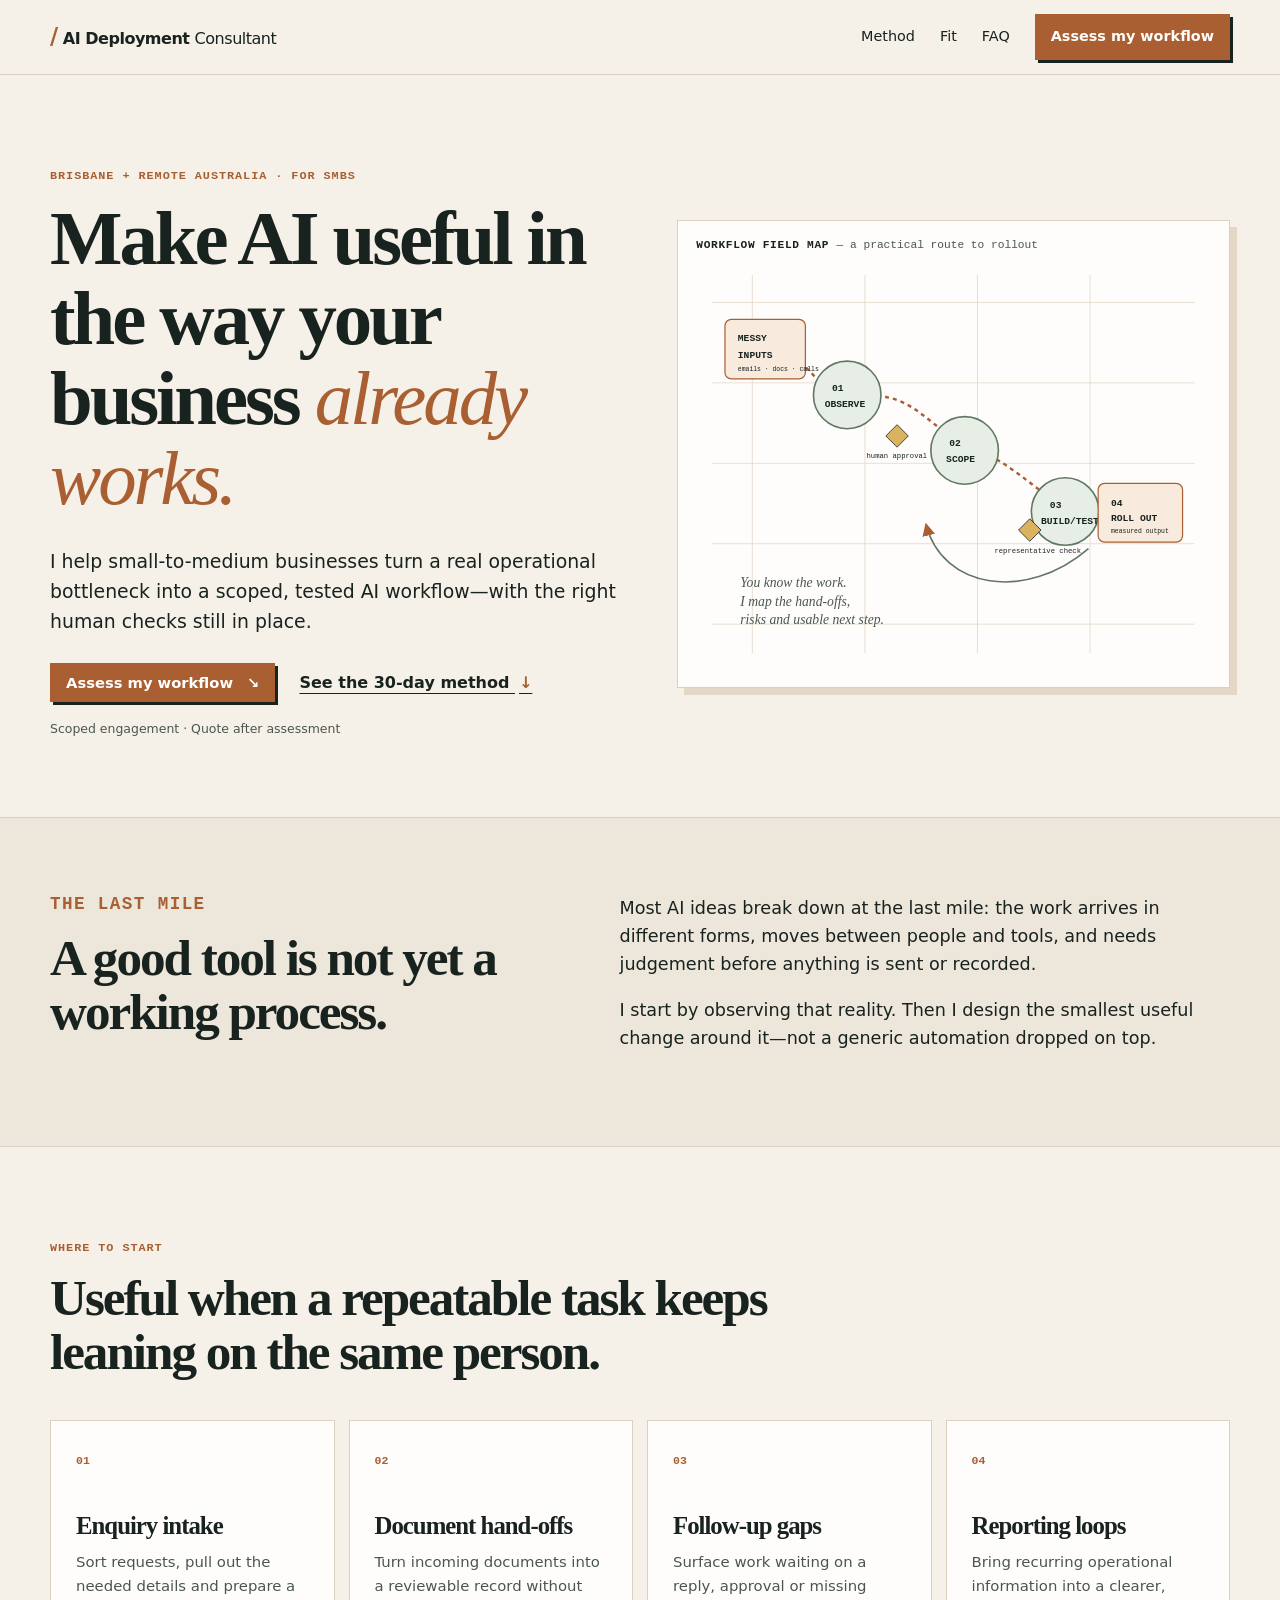
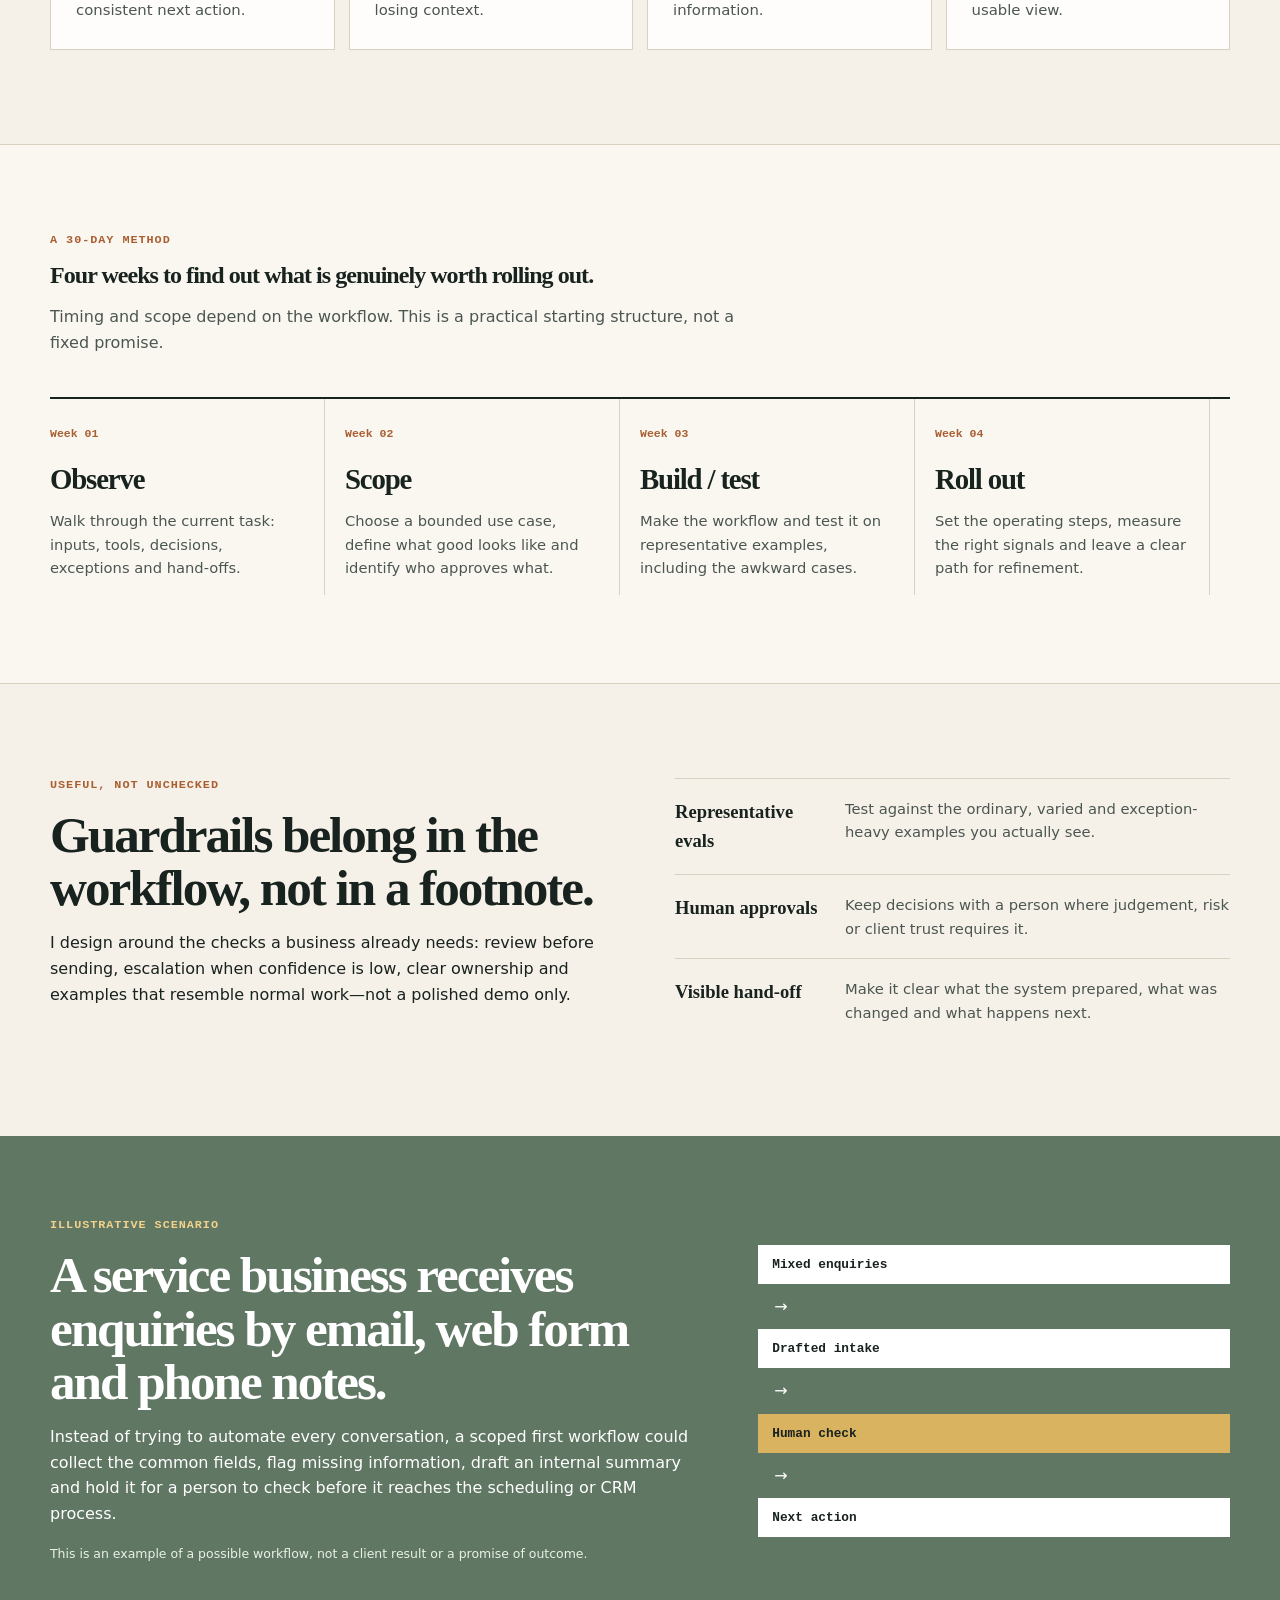
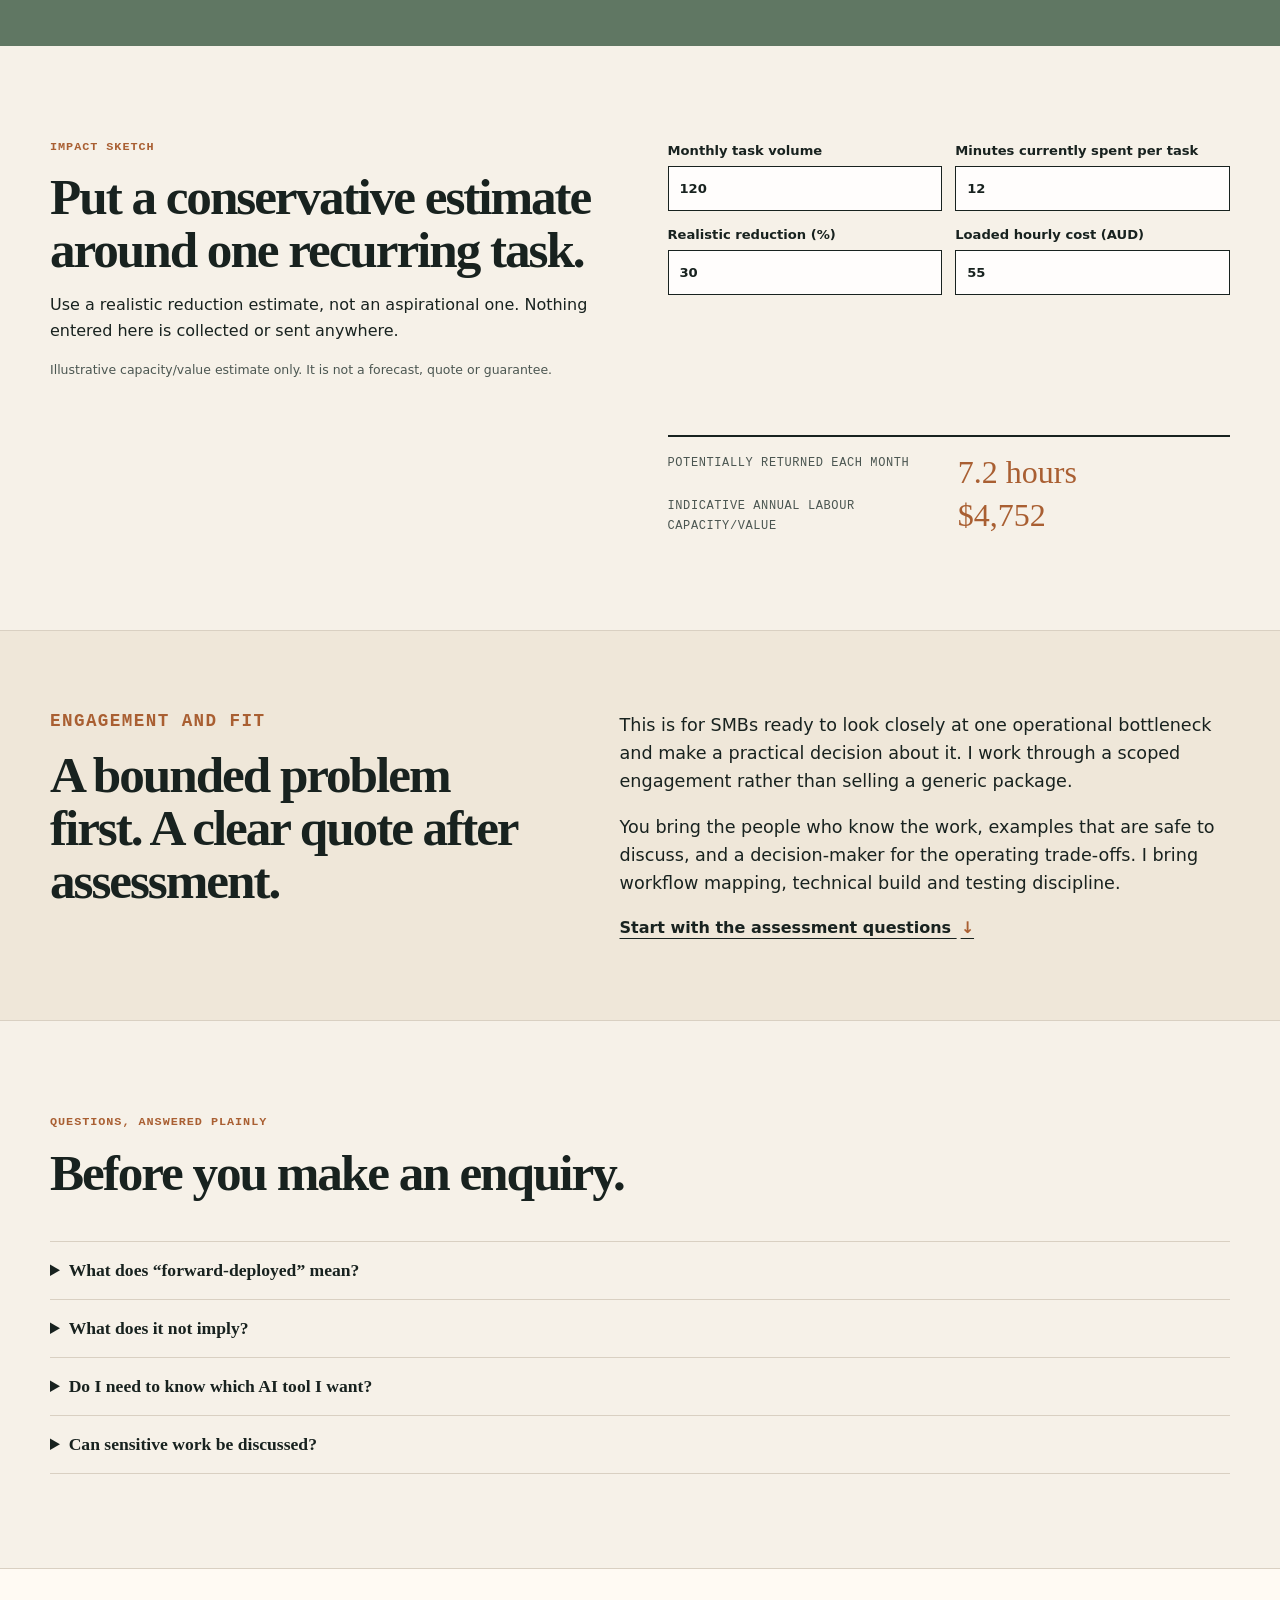
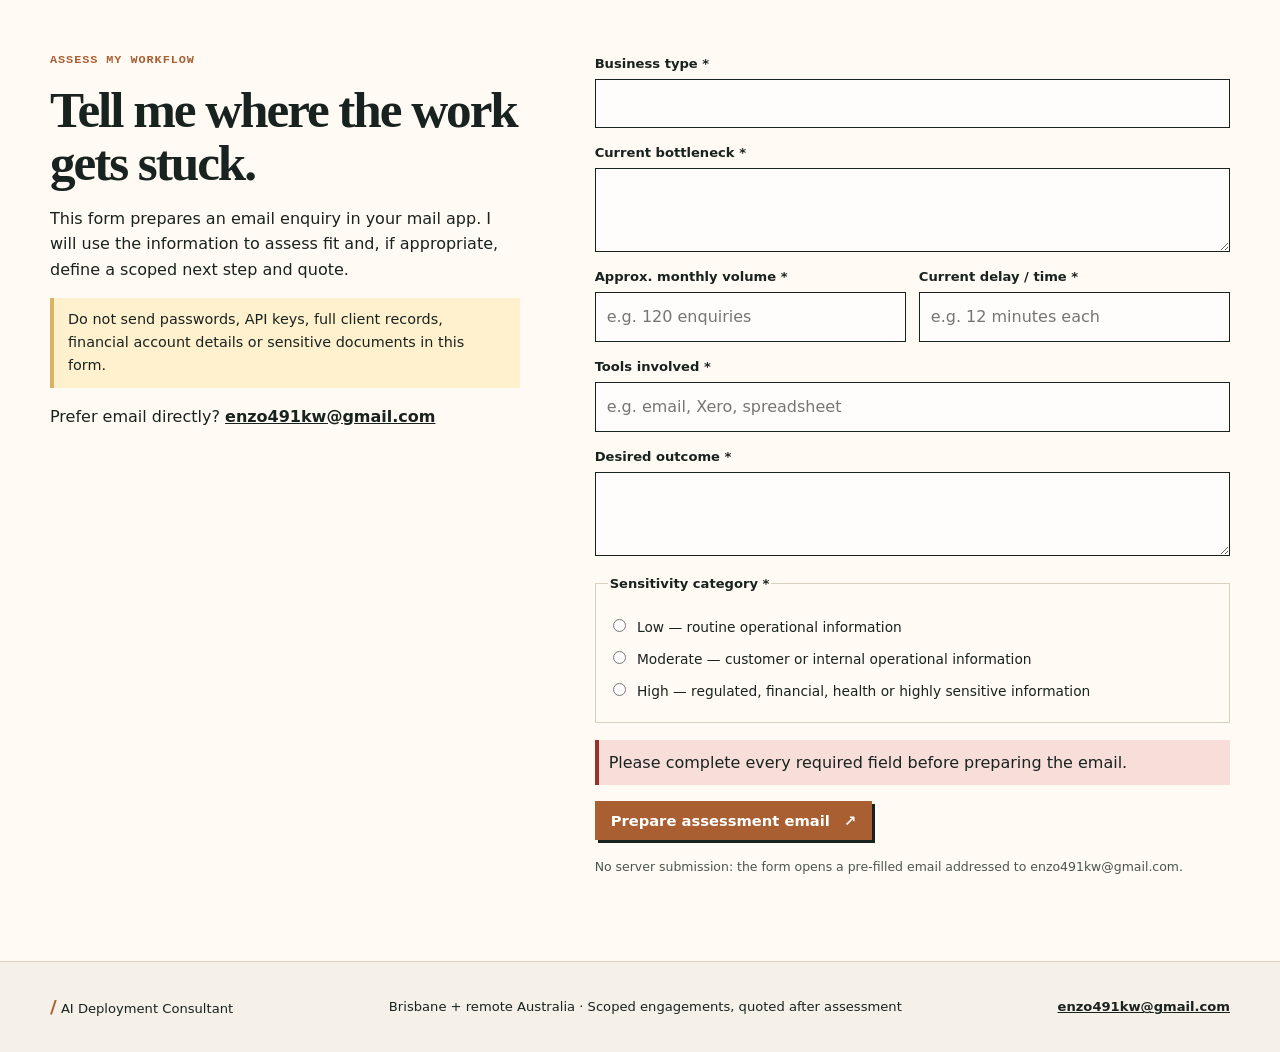
==== index.html @ e63cd7e4 "feat: build AI deployment consultant site" ====
<!doctype html>
<html lang="en-AU">
<head>
  <meta charset="utf-8">
  <meta name="viewport" content="width=device-width, initial-scale=1">
  <meta name="description" content="AI deployment consulting for Brisbane and remote Australian small-to-medium businesses. Turn a real workflow bottleneck into a scoped, tested rollout.">
  <meta name="theme-color" content="#F6F1E8">
  <link rel="canonical" href="https://492kw.github.io/ai-deployment-consultant/">
  <link rel="icon" href="favicon.svg" type="image/svg+xml">
  <meta property="og:type" content="website"><meta property="og:title" content="AI Deployment Consultant — Make AI useful in the way your business already works."><meta property="og:description" content="Scoped AI workflow deployment for Brisbane and remote Australian SMBs."><meta property="og:url" content="https://492kw.github.io/ai-deployment-consultant/"><meta property="og:image" content="https://492kw.github.io/ai-deployment-consultant/social-card.png">
  <meta name="twitter:card" content="summary_large_image">
  <title>AI Deployment Consultant | Practical AI workflow rollout</title>
  <link rel="stylesheet" href="assets/site.css">
  <script type="application/ld+json">{"@context":"https://schema.org","@type":"ProfessionalService","name":"AI Deployment Consultant","description":"Scoped AI workflow deployment consulting for small-to-medium businesses in Brisbane and remotely across Australia.","url":"https://492kw.github.io/ai-deployment-consultant/","email":"enzo491kw@gmail.com","areaServed":["Brisbane","Australia"],"contactPoint":{"@type":"ContactPoint","email":"enzo491kw@gmail.com","contactType":"sales"}}</script>
</head>
<body>
<a class="skip" href="#main">Skip to content</a>
<header class="site-header"><nav class="nav shell" aria-label="Primary"><a class="brand" href="#top" aria-label="AI Deployment Consultant home"><span class="brand-mark">/</span> AI Deployment <b>Consultant</b></a><button class="menu-button" aria-expanded="false" aria-controls="nav-links">Menu</button><div class="nav-links" id="nav-links"><a href="#method">Method</a><a href="#fit">Fit</a><a href="#faq">FAQ</a><a class="nav-cta" href="#assessment">Assess my workflow</a></div></nav></header>
<main id="main">
<section id="top" class="hero shell"><div class="hero-copy"><p class="eyebrow">Brisbane + remote Australia · for SMBs</p><h1>Make AI useful in the way your business <em>already works.</em></h1><p class="lede">I help small-to-medium businesses turn a real operational bottleneck into a scoped, tested AI workflow—with the right human checks still in place.</p><div class="actions"><a class="button" href="#assessment">Assess my workflow <span>↘</span></a><a class="text-link" href="#method">See the 30-day method <span>↓</span></a></div><p class="micro">Scoped engagement · Quote after assessment</p></div>
<div class="map-wrap"><p class="map-label">Workflow field map <span>— a practical route to rollout</span></p><svg class="workflow-map" viewBox="0 0 640 510" role="img" aria-labelledby="map-title map-desc"><title id="map-title">Workflow field map</title><desc id="map-desc">Messy business inputs pass through Observe, Scope, Build and Test, then Roll Out, with human approval checkpoints and measurable outputs.</desc><defs><marker id="arrow" markerWidth="8" markerHeight="8" refX="7" refY="4" orient="auto"><path d="M0,0 L8,4 L0,8z" fill="#A95F32"/></marker></defs><path class="map-grid" d="M20 54H620M20 154H620M20 254H620M20 354H620M20 454H620M70 20V490M210 20V490M350 20V490M490 20V490"/><path class="route" d="M74 114 C145 100 136 175 206 170 S288 214 350 238 S440 316 496 314" marker-end="url(#arrow)"/><path class="feedback" d="M488 360 C410 427 306 410 286 330" marker-end="url(#arrow)"/><g class="input"><rect x="36" y="75" width="100" height="74" rx="8"/><text x="52" y="102">MESSY</text><text x="52" y="123">INPUTS</text><text class="tiny" x="52" y="139">emails · docs · calls</text></g><g class="stage"><circle cx="188" cy="169" r="42"/><text x="169" y="164">01</text><text x="160" y="184">OBSERVE</text></g><g class="stage"><circle cx="334" cy="238" r="42"/><text x="315" y="233">02</text><text x="311" y="253">SCOPE</text></g><g class="stage"><circle cx="459" cy="314" r="42"/><text x="440" y="309">03</text><text x="429" y="329">BUILD/TEST</text></g><g class="output"><rect x="500" y="279" width="105" height="73" rx="8"/><text x="516" y="307">04</text><text x="516" y="326">ROLL OUT</text><text class="tiny" x="516" y="341">measured output</text></g><g class="gate"><path d="M236 220l14-14 14 14-14 14z"/><text x="212" y="248">human approval</text></g><g class="gate"><path d="M401 337l14-14 14 14-14 14z"/><text x="371" y="366">representative check</text></g><text class="note" x="55" y="408">You know the work.</text><text class="note" x="55" y="431">I map the hand-offs,</text><text class="note" x="55" y="454">risks and usable next step.</text></svg></div></section>
<section class="problem"><div class="shell split"><div><p class="eyebrow">The last mile</p><h2>A good tool is not yet a working process.</h2></div><div><p>Most AI ideas break down at the last mile: the work arrives in different forms, moves between people and tools, and needs judgement before anything is sent or recorded.</p><p>I start by observing that reality. Then I design the smallest useful change around it—not a generic automation dropped on top.</p></div></div></section>
<section class="shell section"><div class="section-head"><p class="eyebrow">Where to start</p><h2>Useful when a repeatable task keeps leaning on the same person.</h2></div><div class="use-grid"><article><span>01</span><h3>Enquiry intake</h3><p>Sort requests, pull out the needed details and prepare a consistent next action.</p></article><article><span>02</span><h3>Document hand-offs</h3><p>Turn incoming documents into a reviewable record without losing context.</p></article><article><span>03</span><h3>Follow-up gaps</h3><p>Surface work waiting on a reply, approval or missing information.</p></article><article><span>04</span><h3>Reporting loops</h3><p>Bring recurring operational information into a clearer, usable view.</p></article></div></section>
<section id="method" class="method"><div class="shell"><div class="section-head"><p class="eyebrow">A 30-day method</p><h2>Four weeks to find out what is genuinely worth rolling out.</h2><p>Timing and scope depend on the workflow. This is a practical starting structure, not a fixed promise.</p></div><ol class="weeks"><li><span>Week 01</span><h3>Observe</h3><p>Walk through the current task: inputs, tools, decisions, exceptions and hand-offs.</p></li><li><span>Week 02</span><h3>Scope</h3><p>Choose a bounded use case, define what good looks like and identify who approves what.</p></li><li><span>Week 03</span><h3>Build / test</h3><p>Make the workflow and test it on representative examples, including the awkward cases.</p></li><li><span>Week 04</span><h3>Roll out</h3><p>Set the operating steps, measure the right signals and leave a clear path for refinement.</p></li></ol></div></section>
<section class="shell section guardrails"><div class="guardrail-copy"><p class="eyebrow">Useful, not unchecked</p><h2>Guardrails belong in the workflow, not in a footnote.</h2><p>I design around the checks a business already needs: review before sending, escalation when confidence is low, clear ownership and examples that resemble normal work—not a polished demo only.</p></div><ul><li><b>Representative evals</b><span>Test against the ordinary, varied and exception-heavy examples you actually see.</span></li><li><b>Human approvals</b><span>Keep decisions with a person where judgement, risk or client trust requires it.</span></li><li><b>Visible hand-off</b><span>Make it clear what the system prepared, what was changed and what happens next.</span></li></ul></section>
<section class="scenario"><div class="shell scenario-grid"><div><p class="eyebrow">Illustrative scenario</p><h2>A service business receives enquiries by email, web form and phone notes.</h2><p>Instead of trying to automate every conversation, a scoped first workflow could collect the common fields, flag missing information, draft an internal summary and hold it for a person to check before it reaches the scheduling or CRM process.</p><p class="micro">This is an example of a possible workflow, not a client result or a promise of outcome.</p></div><div class="scenario-flow"><span>Mixed enquiries</span><i>→</i><span>Drafted intake</span><i>→</i><span class="approval">Human check</span><i>→</i><span>Next action</span></div></div></section>
<section class="shell calculator section" aria-labelledby="calculator-title"><div class="calculator-copy"><p class="eyebrow">Impact sketch</p><h2 id="calculator-title">Put a conservative estimate around one recurring task.</h2><p>Use a realistic reduction estimate, not an aspirational one. Nothing entered here is collected or sent anywhere.</p><p class="micro">Illustrative capacity/value estimate only. It is not a forecast, quote or guarantee.</p></div><form class="calc-form" onsubmit="return false"><label>Monthly task volume<input id="volume" type="number" min="1" max="100000" value="120" inputmode="numeric"></label><label>Minutes currently spent per task<input id="minutes" type="number" min="1" max="1440" value="12" inputmode="numeric"></label><label>Realistic reduction (%)<input id="reduction" type="number" min="0" max="95" value="30" inputmode="numeric"></label><label>Loaded hourly cost (AUD)<input id="cost" type="number" min="1" max="1000" value="55" inputmode="decimal"></label></form><output class="calc-output" id="calc-output" aria-live="polite"><span>Potentially returned each month</span><strong id="hours">7.2 hours</strong><span>Indicative annual labour capacity/value</span><strong id="value">$4,752</strong></output></section>
<section id="fit" class="fit"><div class="shell split"><div><p class="eyebrow">Engagement and fit</p><h2>A bounded problem first. A clear quote after assessment.</h2></div><div><p>This is for SMBs ready to look closely at one operational bottleneck and make a practical decision about it. I work through a scoped engagement rather than selling a generic package.</p><p>You bring the people who know the work, examples that are safe to discuss, and a decision-maker for the operating trade-offs. I bring workflow mapping, technical build and testing discipline.</p><a class="text-link" href="#assessment">Start with the assessment questions <span>↓</span></a></div></div></section>
<section id="faq" class="shell section faq"><div class="section-head"><p class="eyebrow">Questions, answered plainly</p><h2>Before you make an enquiry.</h2></div><details><summary>What does “forward-deployed” mean?</summary><p>Forward Deployed Engineering is a term sometimes used for technical work that begins close to a customer's real workflow rather than from a generic product brief. Here it simply describes the method: observe, scope, build, test and roll out around your business process.</p></details><details><summary>What does it not imply?</summary><p>It does not imply an embedded team, a large-company programme or permanent on-site staffing. This is owner-operated consulting with a scoped engagement and a clear hand-over.</p></details><details><summary>Do I need to know which AI tool I want?</summary><p>No. A useful assessment starts with the task, the current hand-offs and the risks. The tooling decision follows the workflow, not the other way around.</p></details><details><summary>Can sensitive work be discussed?</summary><p>At the assessment stage, describe the category and process without sending passwords, full client records or sensitive documents. The right handling approach is part of the scope.</p></details></section>
<section id="assessment" class="assessment"><div class="shell assessment-grid"><div><p class="eyebrow">Assess my workflow</p><h2>Tell me where the work gets stuck.</h2><p>This form prepares an email enquiry in your mail app. I will use the information to assess fit and, if appropriate, define a scoped next step and quote.</p><p class="notice">Do not send passwords, API keys, full client records, financial account details or sensitive documents in this form.</p><p class="direct-email">Prefer email directly? <a href="mailto:enzo491kw@gmail.com?subject=Workflow%20assessment%20enquiry">enzo491kw@gmail.com</a></p></div><form id="assessment-form" novalidate><div class="form-row"><label for="business">Business type <b aria-hidden="true">*</b></label><input id="business" name="business" required autocomplete="organization"></div><div class="form-row"><label for="bottleneck">Current bottleneck <b aria-hidden="true">*</b></label><textarea id="bottleneck" name="bottleneck" required></textarea></div><div class="two-col"><div class="form-row"><label for="monthly">Approx. monthly volume <b aria-hidden="true">*</b></label><input id="monthly" name="monthly" required inputmode="numeric" placeholder="e.g. 120 enquiries"></div><div class="form-row"><label for="delay">Current delay / time <b aria-hidden="true">*</b></label><input id="delay" name="delay" required placeholder="e.g. 12 minutes each"></div></div><div class="form-row"><label for="tools">Tools involved <b aria-hidden="true">*</b></label><input id="tools" name="tools" required placeholder="e.g. email, Xero, spreadsheet"></div><div class="form-row"><label for="outcome">Desired outcome <b aria-hidden="true">*</b></label><textarea id="outcome" name="outcome" required></textarea></div><fieldset><legend>Sensitivity category <b aria-hidden="true">*</b></legend><label><input type="radio" name="sensitivity" value="Low — routine operational information" required> Low — routine operational information</label><label><input type="radio" name="sensitivity" value="Moderate — customer or internal operational information"> Moderate — customer or internal operational information</label><label><input type="radio" name="sensitivity" value="High — regulated, financial, health or highly sensitive information"> High — regulated, financial, health or highly sensitive information</label></fieldset><p class="form-error" id="form-error" role="alert" hidden>Please complete every required field before preparing the email.</p><button class="button" type="submit">Prepare assessment email <span>↗</span></button><p class="micro">No server submission: the form opens a pre-filled email addressed to enzo491kw@gmail.com.</p></form></div></section>
</main><footer><div class="shell footer"><p><span class="brand-mark">/</span> AI Deployment Consultant</p><p>Brisbane + remote Australia · Scoped engagements, quoted after assessment</p><a href="mailto:enzo491kw@gmail.com">enzo491kw@gmail.com</a></div></footer><script src="assets/site.js"></script></body></html>
---- assets/site.css ----
:root{--paper:#f6f1e8;--surface:#fffdfc;--ink:#18221f;--muted:#4b5651;--copper:#a95f32;--copper-dark:#7e3e1e;--sage:#607763;--ochre:#d9b35f;--rule:#d9d0c2;--serif:Georgia,Cambria,"Times New Roman",serif;--sans:Inter,ui-sans-serif,system-ui,-apple-system,"Segoe UI",sans-serif;--mono:ui-monospace,SFMono-Regular,Consolas,monospace}*{box-sizing:border-box}html{scroll-behavior:smooth}body{margin:0;background:var(--paper);color:var(--ink);font:16px/1.6 var(--sans)}a{color:inherit}.shell{width:min(1180px,calc(100% - 48px));margin:auto}.skip{position:fixed;left:10px;top:-60px;background:var(--ink);color:#fff;padding:10px;z-index:9}.skip:focus{top:10px}.site-header{position:sticky;top:0;z-index:5;background:rgba(246,241,232,.94);border-bottom:1px solid var(--rule);backdrop-filter:blur(12px)}.nav{min-height:74px;display:flex;align-items:center;justify-content:space-between;gap:20px}.brand{font-weight:700;text-decoration:none;letter-spacing:-.03em}.brand b{font-weight:400}.brand-mark{color:var(--copper);font-weight:900;font-size:1.4em}.nav-links{display:flex;align-items:center;gap:25px}.nav-links a{text-decoration:none;font-size:.9rem}.nav-cta,.button{background:var(--copper);color:white!important;padding:10px 15px;border:1px solid var(--copper);box-shadow:3px 3px 0 var(--ink);font-weight:700}.menu-button{display:none;border:1px solid var(--ink);background:transparent;padding:7px 10px;font:inherit}.hero{display:grid;grid-template-columns:1.02fr .98fr;gap:52px;padding:94px 0 78px;align-items:center}.eyebrow{font:700 .74rem/1.2 var(--mono);letter-spacing:.08em;text-transform:uppercase;color:var(--copper);margin:0 0 16px}.hero h1,h2,h3{font-family:var(--serif);letter-spacing:-.04em;line-height:1.04;margin:0}.hero h1{font-size:clamp(3.1rem,6vw,5.6rem);max-width:700px}.hero h1 em{color:var(--copper);font-weight:400}.lede{font-size:1.18rem;max-width:580px;margin:27px 0}.actions{display:flex;align-items:center;gap:24px;flex-wrap:wrap}.button{display:inline-block;text-decoration:none;font:700 .92rem var(--sans);cursor:pointer}.button:hover{background:var(--copper-dark)}.button span{margin-left:9px}.text-link{font-weight:700;text-underline-offset:5px}.text-link span{color:var(--copper);margin-left:4px}.micro{font-size:.78rem;color:var(--muted);margin:17px 0 0}.map-wrap{background:var(--surface);border:1px solid var(--rule);padding:18px;box-shadow:7px 7px 0 #e4d7c6}.map-label{font:700 .7rem var(--mono);letter-spacing:.06em;text-transform:uppercase;margin:0 0 8px}.map-label span{color:var(--muted);font-weight:400;text-transform:none;letter-spacing:0}.workflow-map{width:100%;display:block}.map-grid{stroke:#e2d8c9;stroke-width:1}.route{fill:none;stroke:var(--copper);stroke-width:3;stroke-dasharray:5 5}.feedback{fill:none;stroke:var(--sage);stroke-width:2}.input rect,.output rect{fill:#f8eadc;stroke:var(--copper);stroke-width:1.5}.stage circle{fill:#e7eee5;stroke:var(--sage);stroke-width:2}.workflow-map text{font:700 12px var(--mono);fill:var(--ink)}.workflow-map .tiny{font-size:8px;font-weight:400}.workflow-map .note{font:italic 17px var(--serif);fill:var(--muted)}.gate path{fill:var(--ochre);stroke:var(--ink)}.gate text{font-size:9px;font-weight:400}.problem,.method,.fit,.assessment{border-top:1px solid var(--rule);border-bottom:1px solid var(--rule)}.problem{padding:76px 0;background:#ede6db}.split{display:grid;grid-template-columns:.9fr 1.1fr;gap:70px}.split h2,.section h2,.guardrail-copy h2,.calculator h2,.assessment h2{font-size:clamp(2.25rem,4vw,3.8rem)}.split p{font-size:1.1rem;margin-top:0}.section{padding:94px 0}.section-head{max-width:720px;margin-bottom:42px}.section-head>p:last-child{color:var(--muted)}.use-grid{display:grid;grid-template-columns:repeat(4,1fr);gap:14px}.use-grid article{background:var(--surface);border:1px solid var(--rule);padding:25px;min-height:230px}.use-grid span,.weeks span{font:700 .72rem var(--mono);color:var(--copper)}.use-grid h3{font-size:1.55rem;margin:42px 0 12px}.use-grid p{font-size:.93rem;color:var(--muted);margin:0}.method{padding:88px 0;background:#faf7f1}.weeks{list-style:none;padding:0;margin:0;display:grid;grid-template-columns:repeat(4,1fr);border-top:2px solid var(--ink)}.weeks li{padding:20px 22px 0 0;border-right:1px solid var(--rule);margin-right:20px}.weeks h3{font-size:1.8rem;margin:20px 0 13px}.weeks p{font-size:.92rem;color:var(--muted)}.guardrails{display:grid;grid-template-columns:1fr 1fr;gap:70px}.guardrails ul{list-style:none;padding:0;margin:0}.guardrails li{padding:18px 0;border-top:1px solid var(--rule);display:grid;grid-template-columns:150px 1fr;gap:20px}.guardrails li b{font-family:var(--serif);font-size:1.16rem}.guardrails li span{color:var(--muted);font-size:.92rem}.scenario{background:var(--sage);color:#fff;padding:82px 0}.scenario .eyebrow{color:#f2d28a}.scenario h2{font-size:clamp(2.2rem,4vw,3.6rem)}.scenario-grid{display:grid;grid-template-columns:1.15fr .85fr;gap:70px}.scenario p{max-width:690px}.scenario .micro{color:#e9f1e7}.scenario-flow{align-self:center;display:flex;flex-direction:column;gap:10px}.scenario-flow span{background:#fff;color:var(--ink);padding:12px 14px;font:700 .8rem var(--mono)}.scenario-flow .approval{background:var(--ochre)}.scenario-flow i{font-style:normal;padding-left:16px}.calculator{display:grid;grid-template-columns:1fr 1fr;gap:55px}.calc-form{display:grid;grid-template-columns:1fr 1fr;gap:13px;align-content:start}.calc-form label,.form-row label{font-size:.82rem;font-weight:700;display:block}.calc-form input,input,textarea{display:block;width:100%;margin-top:5px;border:1px solid var(--ink);border-radius:0;background:var(--surface);color:var(--ink);padding:11px;font:inherit}.calc-output{grid-column:2;display:grid;grid-template-columns:1fr 1fr;gap:6px 18px;border-top:2px solid var(--ink);padding-top:17px;align-self:end}.calc-output span{font-size:.75rem;text-transform:uppercase;letter-spacing:.05em;font-family:var(--mono);color:var(--muted)}.calc-output strong{font:2rem var(--serif);color:var(--copper)}.fit{padding:80px 0;background:#efe7d9}.faq details{border-top:1px solid var(--rule);padding:18px 0}.faq details:last-child{border-bottom:1px solid var(--rule)}.faq summary{font:700 1.1rem var(--serif);cursor:pointer}.faq details p{color:var(--muted);max-width:800px}.assessment{padding:84px 0;background:#fffaf3}.assessment-grid{display:grid;grid-template-columns:.85fr 1.15fr;gap:75px}.notice{border-left:4px solid var(--ochre);padding:10px 14px;background:#fff1cd;font-size:.9rem}.direct-email a{font-weight:700}.form-row{margin-bottom:14px}.two-col{display:grid;grid-template-columns:1fr 1fr;gap:13px}textarea{min-height:84px;resize:vertical}fieldset{border:1px solid var(--rule);margin:17px 0;padding:12px}legend{font-size:.82rem;font-weight:700}fieldset label{display:block;font-size:.86rem;margin:8px 0}fieldset input{display:inline;width:auto;margin-right:7px}.form-error{background:#f8ded9;border-left:4px solid #9c3026;padding:10px;display:block}.footer{padding:30px 0;display:flex;gap:20px;justify-content:space-between;align-items:center;font-size:.82rem}.footer p{margin:0}.footer a{font-weight:700}button:focus-visible,a:focus-visible,input:focus-visible,textarea:focus-visible,summary:focus-visible{outline:3px solid var(--ochre);outline-offset:3px}@media(prefers-reduced-motion:reduce){html{scroll-behavior:auto}*{animation:none!important;transition:none!important}}@media(max-width:800px){.hero,.split,.guardrails,.scenario-grid,.calculator,.assessment-grid{grid-template-columns:1fr;gap:36px}.hero{padding-top:62px}.use-grid,.weeks{grid-template-columns:repeat(2,1fr)}.weeks li{border-bottom:1px solid var(--rule);padding-bottom:10px}.calc-output{grid-column:auto}.footer{display:block}.footer>*{margin:10px 0!important}}@media(max-width:580px){.shell{width:min(100% - 32px,1180px)}.nav{min-height:62px}.menu-button{display:block}.nav-links{display:none;position:absolute;left:16px;right:16px;top:62px;background:var(--surface);border:1px solid var(--rule);padding:15px;align-items:stretch}.nav-links.open{display:flex;flex-direction:column}.nav-links a{padding:7px}.hero h1{font-size:3.15rem}.hero{gap:30px}.map-wrap{margin:0 -4px}.use-grid,.weeks,.two-col,.calc-form{grid-template-columns:1fr}.use-grid article{min-height:auto}.section,.method,.assessment{padding:62px 0}.guardrails li{grid-template-columns:1fr;gap:4px}.scenario{padding:62px 0}.scenario-grid{gap:30px}.calc-output{grid-template-columns:1fr}.footer{padding:25px 0}}
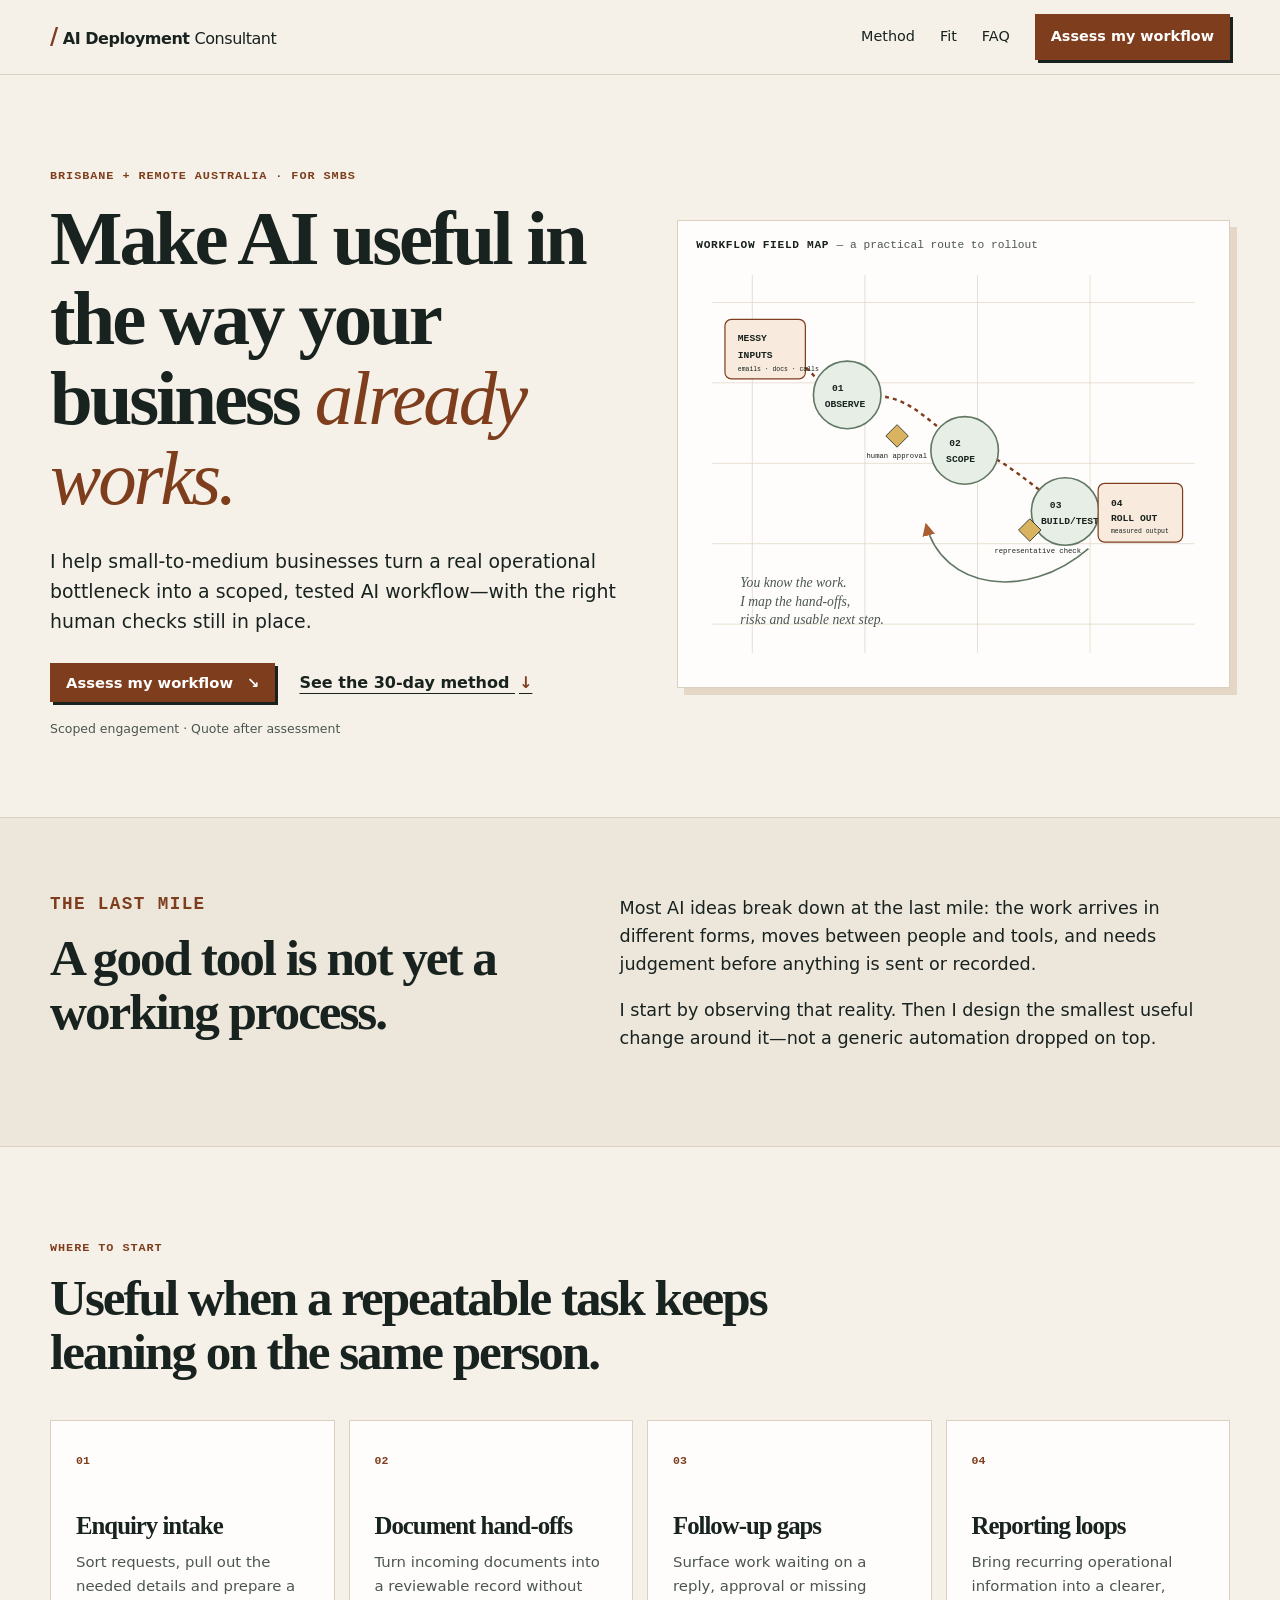
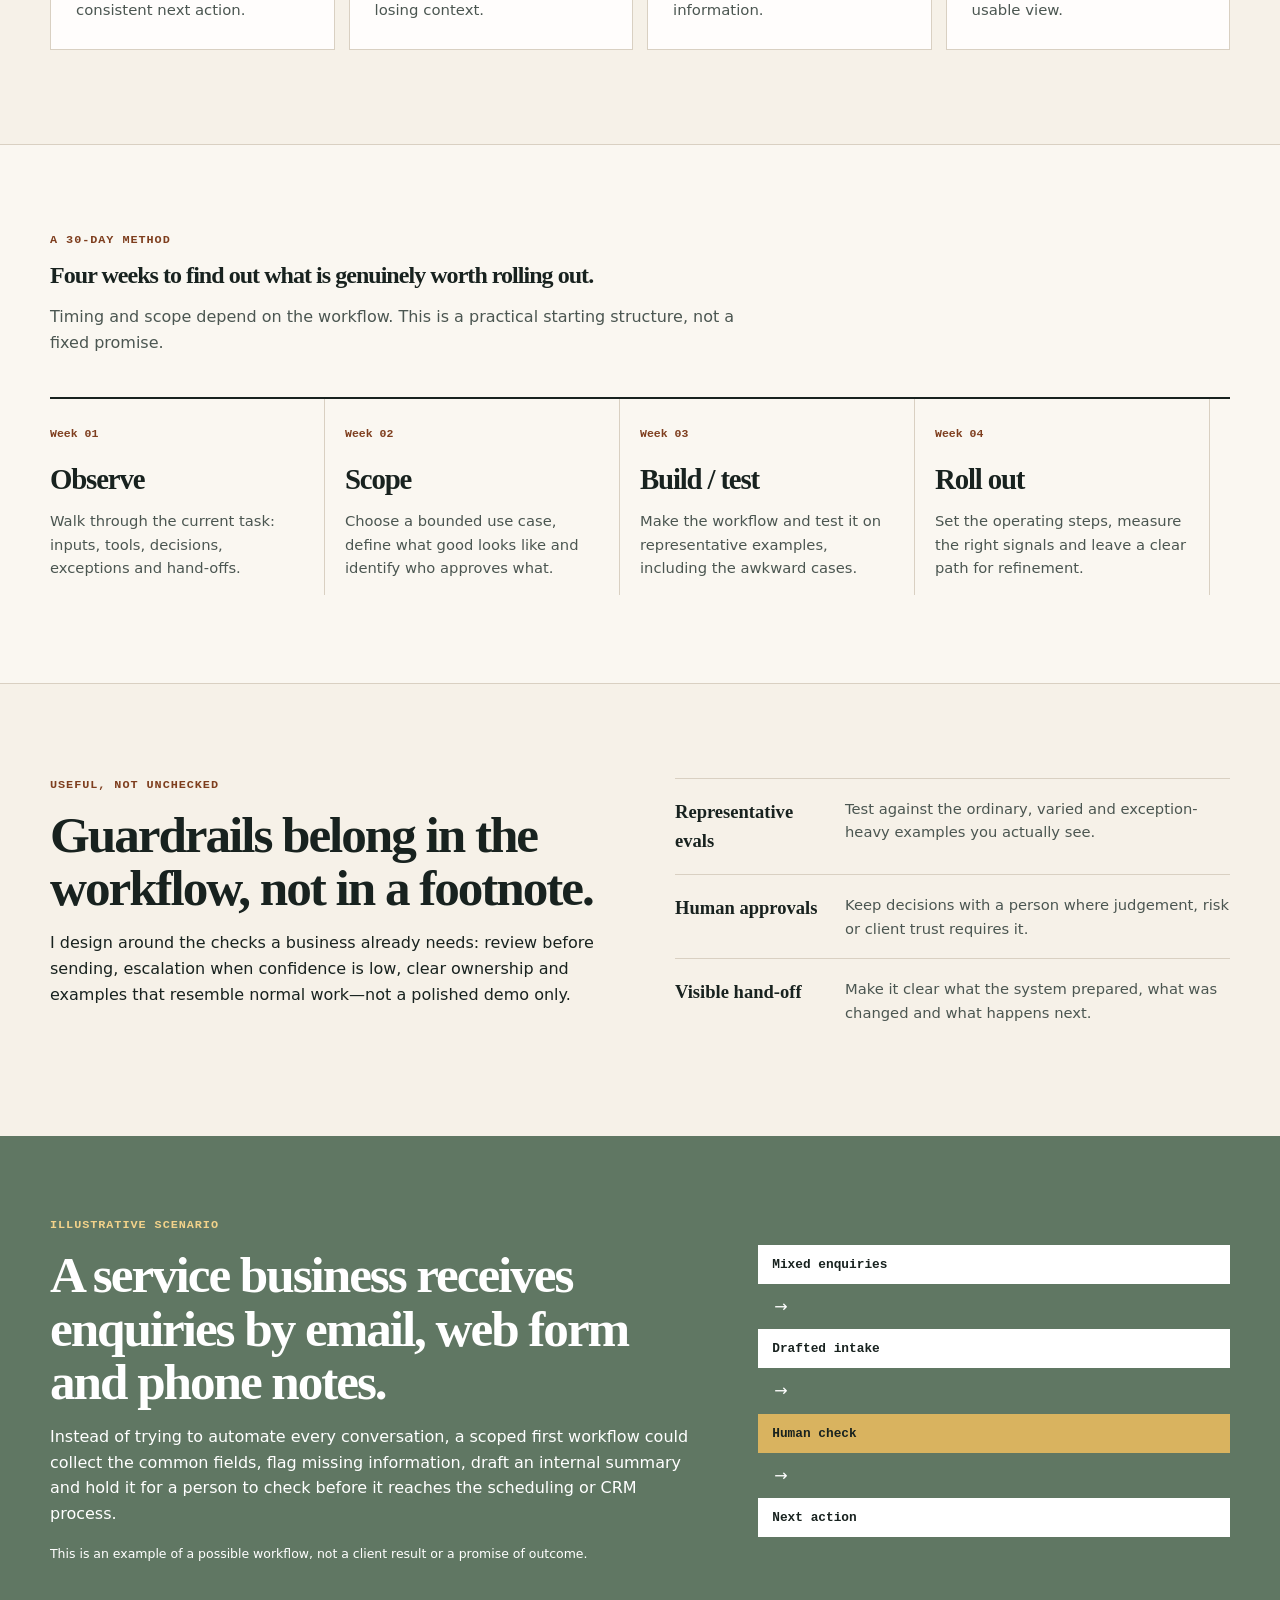
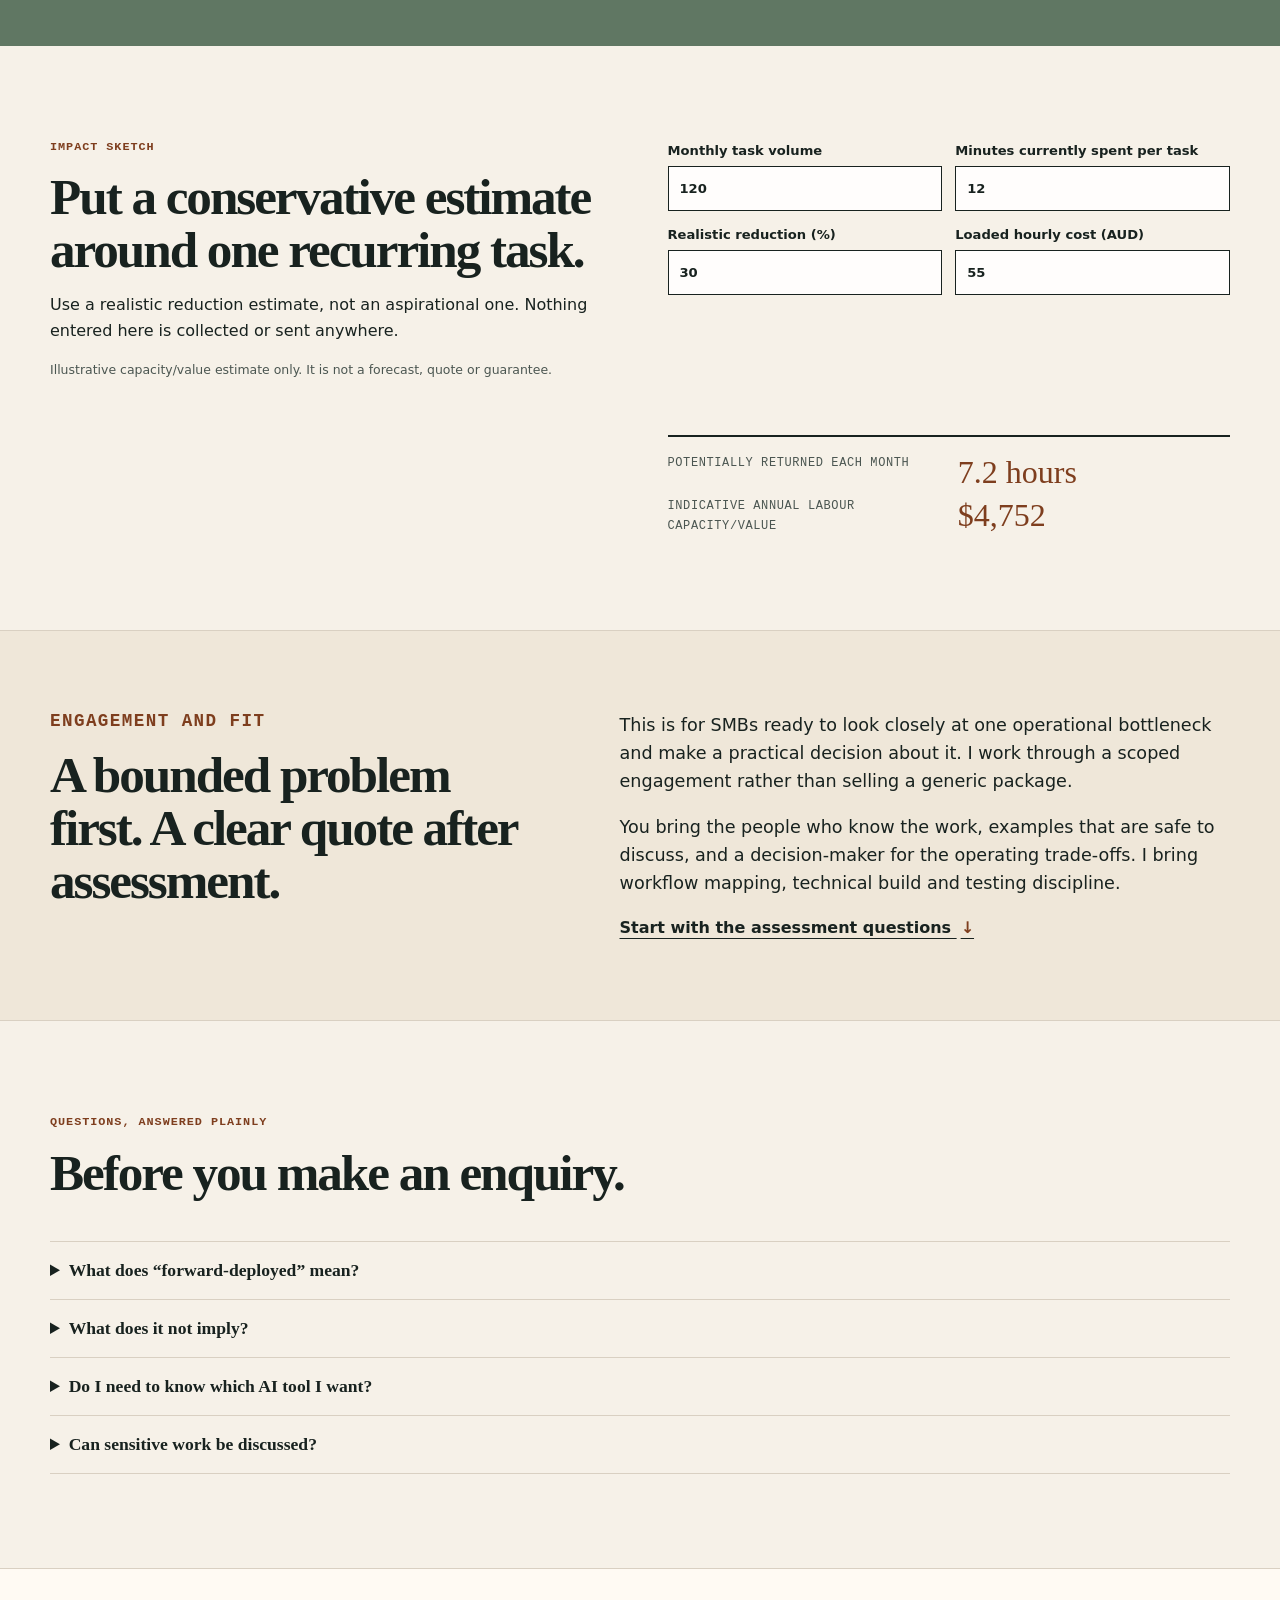
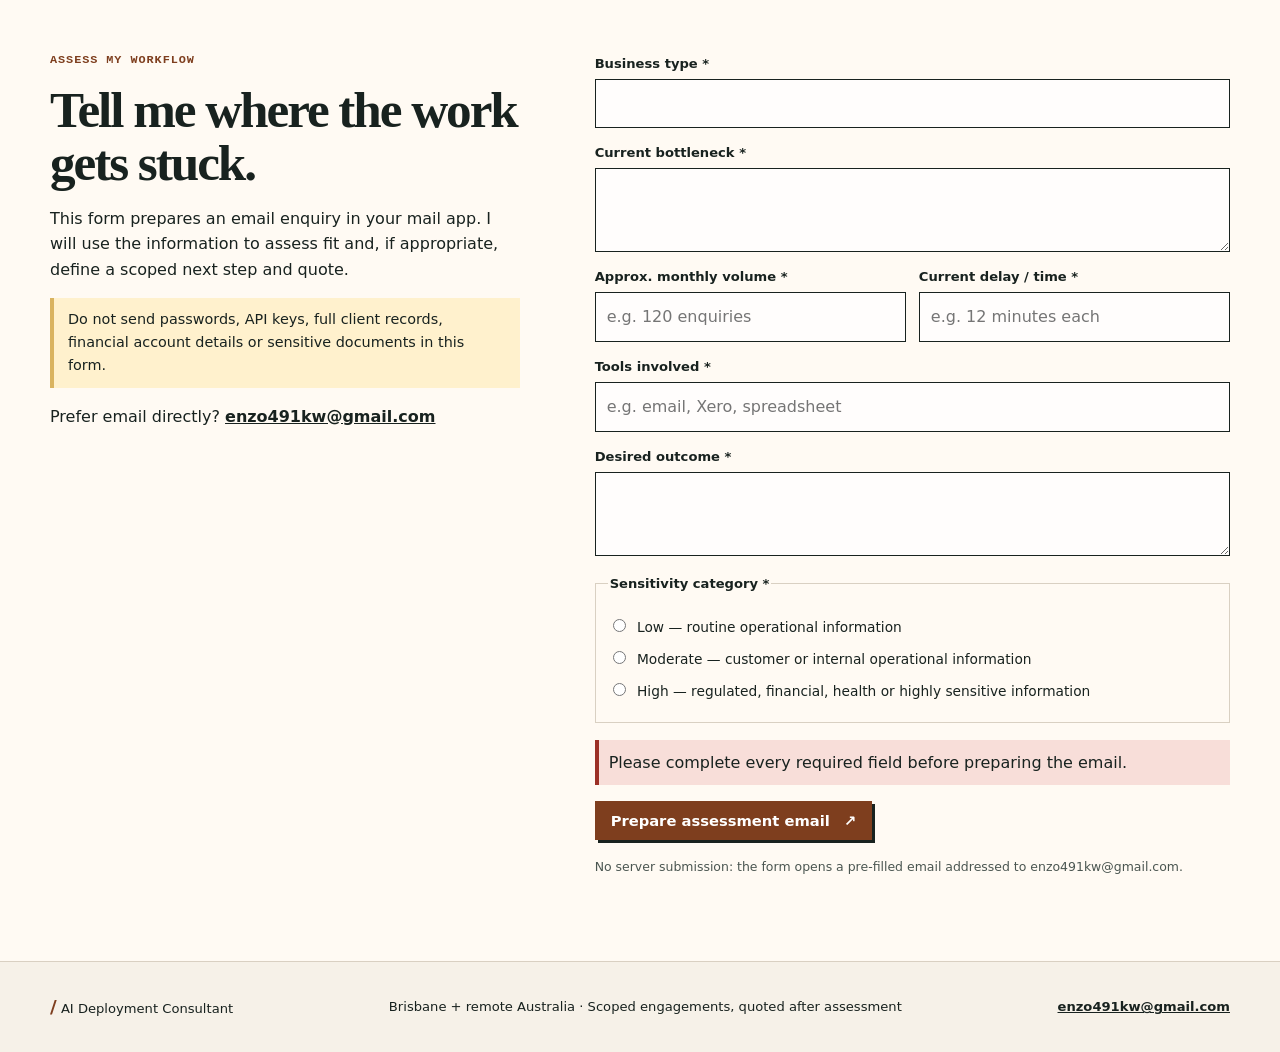
==== commit 57fb1d03: "fix: improve mobile workflow map and contrast" ====
--- a/index.html
+++ b/index.html
@@ -18,7 +18,7 @@
 <header class="site-header"><nav class="nav shell" aria-label="Primary"><a class="brand" href="#top" aria-label="AI Deployment Consultant home"><span class="brand-mark">/</span> AI Deployment <b>Consultant</b></a><button class="menu-button" aria-expanded="false" aria-controls="nav-links">Menu</button><div class="nav-links" id="nav-links"><a href="#method">Method</a><a href="#fit">Fit</a><a href="#faq">FAQ</a><a class="nav-cta" href="#assessment">Assess my workflow</a></div></nav></header>
 <main id="main">
 <section id="top" class="hero shell"><div class="hero-copy"><p class="eyebrow">Brisbane + remote Australia · for SMBs</p><h1>Make AI useful in the way your business <em>already works.</em></h1><p class="lede">I help small-to-medium businesses turn a real operational bottleneck into a scoped, tested AI workflow—with the right human checks still in place.</p><div class="actions"><a class="button" href="#assessment">Assess my workflow <span>↘</span></a><a class="text-link" href="#method">See the 30-day method <span>↓</span></a></div><p class="micro">Scoped engagement · Quote after assessment</p></div>
-<div class="map-wrap"><p class="map-label">Workflow field map <span>— a practical route to rollout</span></p><svg class="workflow-map" viewBox="0 0 640 510" role="img" aria-labelledby="map-title map-desc"><title id="map-title">Workflow field map</title><desc id="map-desc">Messy business inputs pass through Observe, Scope, Build and Test, then Roll Out, with human approval checkpoints and measurable outputs.</desc><defs><marker id="arrow" markerWidth="8" markerHeight="8" refX="7" refY="4" orient="auto"><path d="M0,0 L8,4 L0,8z" fill="#A95F32"/></marker></defs><path class="map-grid" d="M20 54H620M20 154H620M20 254H620M20 354H620M20 454H620M70 20V490M210 20V490M350 20V490M490 20V490"/><path class="route" d="M74 114 C145 100 136 175 206 170 S288 214 350 238 S440 316 496 314" marker-end="url(#arrow)"/><path class="feedback" d="M488 360 C410 427 306 410 286 330" marker-end="url(#arrow)"/><g class="input"><rect x="36" y="75" width="100" height="74" rx="8"/><text x="52" y="102">MESSY</text><text x="52" y="123">INPUTS</text><text class="tiny" x="52" y="139">emails · docs · calls</text></g><g class="stage"><circle cx="188" cy="169" r="42"/><text x="169" y="164">01</text><text x="160" y="184">OBSERVE</text></g><g class="stage"><circle cx="334" cy="238" r="42"/><text x="315" y="233">02</text><text x="311" y="253">SCOPE</text></g><g class="stage"><circle cx="459" cy="314" r="42"/><text x="440" y="309">03</text><text x="429" y="329">BUILD/TEST</text></g><g class="output"><rect x="500" y="279" width="105" height="73" rx="8"/><text x="516" y="307">04</text><text x="516" y="326">ROLL OUT</text><text class="tiny" x="516" y="341">measured output</text></g><g class="gate"><path d="M236 220l14-14 14 14-14 14z"/><text x="212" y="248">human approval</text></g><g class="gate"><path d="M401 337l14-14 14 14-14 14z"/><text x="371" y="366">representative check</text></g><text class="note" x="55" y="408">You know the work.</text><text class="note" x="55" y="431">I map the hand-offs,</text><text class="note" x="55" y="454">risks and usable next step.</text></svg></div></section>
+<div class="map-wrap"><p class="map-label">Workflow field map <span>— a practical route to rollout</span></p><svg class="workflow-map" viewBox="0 0 640 510" role="img" aria-labelledby="map-title map-desc"><title id="map-title">Workflow field map</title><desc id="map-desc">Messy business inputs pass through Observe, Scope, Build and Test, then Roll Out, with human approval checkpoints and measurable outputs.</desc><defs><marker id="arrow" markerWidth="8" markerHeight="8" refX="7" refY="4" orient="auto"><path d="M0,0 L8,4 L0,8z" fill="#A95F32"/></marker></defs><path class="map-grid" d="M20 54H620M20 154H620M20 254H620M20 354H620M20 454H620M70 20V490M210 20V490M350 20V490M490 20V490"/><path class="route" d="M74 114 C145 100 136 175 206 170 S288 214 350 238 S440 316 496 314" marker-end="url(#arrow)"/><path class="feedback" d="M488 360 C410 427 306 410 286 330" marker-end="url(#arrow)"/><g class="input"><rect x="36" y="75" width="100" height="74" rx="8"/><text x="52" y="102">MESSY</text><text x="52" y="123">INPUTS</text><text class="tiny" x="52" y="139">emails · docs · calls</text></g><g class="stage"><circle cx="188" cy="169" r="42"/><text x="169" y="164">01</text><text x="160" y="184">OBSERVE</text></g><g class="stage"><circle cx="334" cy="238" r="42"/><text x="315" y="233">02</text><text x="311" y="253">SCOPE</text></g><g class="stage"><circle cx="459" cy="314" r="42"/><text x="440" y="309">03</text><text x="429" y="329">BUILD/TEST</text></g><g class="output"><rect x="500" y="279" width="105" height="73" rx="8"/><text x="516" y="307">04</text><text x="516" y="326">ROLL OUT</text><text class="tiny" x="516" y="341">measured output</text></g><g class="gate"><path d="M236 220l14-14 14 14-14 14z"/><text x="212" y="248">human approval</text></g><g class="gate"><path d="M401 337l14-14 14 14-14 14z"/><text x="371" y="366">representative check</text></g><text class="note" x="55" y="408">You know the work.</text><text class="note" x="55" y="431">I map the hand-offs,</text><text class="note" x="55" y="454">risks and usable next step.</text></svg><ol class="map-mobile" aria-label="Workflow map stages"><li>01 Observe the inputs and hand-offs</li><li>02 Scope the smallest useful change</li><li>03 Build and test with representative work</li><li>04 Roll out with human approval and measured outputs</li></ol></div></section>
 <section class="problem"><div class="shell split"><div><p class="eyebrow">The last mile</p><h2>A good tool is not yet a working process.</h2></div><div><p>Most AI ideas break down at the last mile: the work arrives in different forms, moves between people and tools, and needs judgement before anything is sent or recorded.</p><p>I start by observing that reality. Then I design the smallest useful change around it—not a generic automation dropped on top.</p></div></div></section>
 <section class="shell section"><div class="section-head"><p class="eyebrow">Where to start</p><h2>Useful when a repeatable task keeps leaning on the same person.</h2></div><div class="use-grid"><article><span>01</span><h3>Enquiry intake</h3><p>Sort requests, pull out the needed details and prepare a consistent next action.</p></article><article><span>02</span><h3>Document hand-offs</h3><p>Turn incoming documents into a reviewable record without losing context.</p></article><article><span>03</span><h3>Follow-up gaps</h3><p>Surface work waiting on a reply, approval or missing information.</p></article><article><span>04</span><h3>Reporting loops</h3><p>Bring recurring operational information into a clearer, usable view.</p></article></div></section>
 <section id="method" class="method"><div class="shell"><div class="section-head"><p class="eyebrow">A 30-day method</p><h2>Four weeks to find out what is genuinely worth rolling out.</h2><p>Timing and scope depend on the workflow. This is a practical starting structure, not a fixed promise.</p></div><ol class="weeks"><li><span>Week 01</span><h3>Observe</h3><p>Walk through the current task: inputs, tools, decisions, exceptions and hand-offs.</p></li><li><span>Week 02</span><h3>Scope</h3><p>Choose a bounded use case, define what good looks like and identify who approves what.</p></li><li><span>Week 03</span><h3>Build / test</h3><p>Make the workflow and test it on representative examples, including the awkward cases.</p></li><li><span>Week 04</span><h3>Roll out</h3><p>Set the operating steps, measure the right signals and leave a clear path for refinement.</p></li></ol></div></section>
--- a/assets/site.css
+++ b/assets/site.css
@@ -1 +1 @@
-:root{--paper:#f6f1e8;--surface:#fffdfc;--ink:#18221f;--muted:#4b5651;--copper:#a95f32;--copper-dark:#7e3e1e;--sage:#607763;--ochre:#d9b35f;--rule:#d9d0c2;--serif:Georgia,Cambria,"Times New Roman",serif;--sans:Inter,ui-sans-serif,system-ui,-apple-system,"Segoe UI",sans-serif;--mono:ui-monospace,SFMono-Regular,Consolas,monospace}*{box-sizing:border-box}html{scroll-behavior:smooth}body{margin:0;background:var(--paper);color:var(--ink);font:16px/1.6 var(--sans)}a{color:inherit}.shell{width:min(1180px,calc(100% - 48px));margin:auto}.skip{position:fixed;left:10px;top:-60px;background:var(--ink);color:#fff;padding:10px;z-index:9}.skip:focus{top:10px}.site-header{position:sticky;top:0;z-index:5;background:rgba(246,241,232,.94);border-bottom:1px solid var(--rule);backdrop-filter:blur(12px)}.nav{min-height:74px;display:flex;align-items:center;justify-content:space-between;gap:20px}.brand{font-weight:700;text-decoration:none;letter-spacing:-.03em}.brand b{font-weight:400}.brand-mark{color:var(--copper);font-weight:900;font-size:1.4em}.nav-links{display:flex;align-items:center;gap:25px}.nav-links a{text-decoration:none;font-size:.9rem}.nav-cta,.button{background:var(--copper);color:white!important;padding:10px 15px;border:1px solid var(--copper);box-shadow:3px 3px 0 var(--ink);font-weight:700}.menu-button{display:none;border:1px solid var(--ink);background:transparent;padding:7px 10px;font:inherit}.hero{display:grid;grid-template-columns:1.02fr .98fr;gap:52px;padding:94px 0 78px;align-items:center}.eyebrow{font:700 .74rem/1.2 var(--mono);letter-spacing:.08em;text-transform:uppercase;color:var(--copper);margin:0 0 16px}.hero h1,h2,h3{font-family:var(--serif);letter-spacing:-.04em;line-height:1.04;margin:0}.hero h1{font-size:clamp(3.1rem,6vw,5.6rem);max-width:700px}.hero h1 em{color:var(--copper);font-weight:400}.lede{font-size:1.18rem;max-width:580px;margin:27px 0}.actions{display:flex;align-items:center;gap:24px;flex-wrap:wrap}.button{display:inline-block;text-decoration:none;font:700 .92rem var(--sans);cursor:pointer}.button:hover{background:var(--copper-dark)}.button span{margin-left:9px}.text-link{font-weight:700;text-underline-offset:5px}.text-link span{color:var(--copper);margin-left:4px}.micro{font-size:.78rem;color:var(--muted);margin:17px 0 0}.map-wrap{background:var(--surface);border:1px solid var(--rule);padding:18px;box-shadow:7px 7px 0 #e4d7c6}.map-label{font:700 .7rem var(--mono);letter-spacing:.06em;text-transform:uppercase;margin:0 0 8px}.map-label span{color:var(--muted);font-weight:400;text-transform:none;letter-spacing:0}.workflow-map{width:100%;display:block}.map-grid{stroke:#e2d8c9;stroke-width:1}.route{fill:none;stroke:var(--copper);stroke-width:3;stroke-dasharray:5 5}.feedback{fill:none;stroke:var(--sage);stroke-width:2}.input rect,.output rect{fill:#f8eadc;stroke:var(--copper);stroke-width:1.5}.stage circle{fill:#e7eee5;stroke:var(--sage);stroke-width:2}.workflow-map text{font:700 12px var(--mono);fill:var(--ink)}.workflow-map .tiny{font-size:8px;font-weight:400}.workflow-map .note{font:italic 17px var(--serif);fill:var(--muted)}.gate path{fill:var(--ochre);stroke:var(--ink)}.gate text{font-size:9px;font-weight:400}.problem,.method,.fit,.assessment{border-top:1px solid var(--rule);border-bottom:1px solid var(--rule)}.problem{padding:76px 0;background:#ede6db}.split{display:grid;grid-template-columns:.9fr 1.1fr;gap:70px}.split h2,.section h2,.guardrail-copy h2,.calculator h2,.assessment h2{font-size:clamp(2.25rem,4vw,3.8rem)}.split p{font-size:1.1rem;margin-top:0}.section{padding:94px 0}.section-head{max-width:720px;margin-bottom:42px}.section-head>p:last-child{color:var(--muted)}.use-grid{display:grid;grid-template-columns:repeat(4,1fr);gap:14px}.use-grid article{background:var(--surface);border:1px solid var(--rule);padding:25px;min-height:230px}.use-grid span,.weeks span{font:700 .72rem var(--mono);color:var(--copper)}.use-grid h3{font-size:1.55rem;margin:42px 0 12px}.use-grid p{font-size:.93rem;color:var(--muted);margin:0}.method{padding:88px 0;background:#faf7f1}.weeks{list-style:none;padding:0;margin:0;display:grid;grid-template-columns:repeat(4,1fr);border-top:2px solid var(--ink)}.weeks li{padding:20px 22px 0 0;border-right:1px solid var(--rule);margin-right:20px}.weeks h3{font-size:1.8rem;margin:20px 0 13px}.weeks p{font-size:.92rem;color:var(--muted)}.guardrails{display:grid;grid-template-columns:1fr 1fr;gap:70px}.guardrails ul{list-style:none;padding:0;margin:0}.guardrails li{padding:18px 0;border-top:1px solid var(--rule);display:grid;grid-template-columns:150px 1fr;gap:20px}.guardrails li b{font-family:var(--serif);font-size:1.16rem}.guardrails li span{color:var(--muted);font-size:.92rem}.scenario{background:var(--sage);color:#fff;padding:82px 0}.scenario .eyebrow{color:#f2d28a}.scenario h2{font-size:clamp(2.2rem,4vw,3.6rem)}.scenario-grid{display:grid;grid-template-columns:1.15fr .85fr;gap:70px}.scenario p{max-width:690px}.scenario .micro{color:#e9f1e7}.scenario-flow{align-self:center;display:flex;flex-direction:column;gap:10px}.scenario-flow span{background:#fff;color:var(--ink);padding:12px 14px;font:700 .8rem var(--mono)}.scenario-flow .approval{background:var(--ochre)}.scenario-flow i{font-style:normal;padding-left:16px}.calculator{display:grid;grid-template-columns:1fr 1fr;gap:55px}.calc-form{display:grid;grid-template-columns:1fr 1fr;gap:13px;align-content:start}.calc-form label,.form-row label{font-size:.82rem;font-weight:700;display:block}.calc-form input,input,textarea{display:block;width:100%;margin-top:5px;border:1px solid var(--ink);border-radius:0;background:var(--surface);color:var(--ink);padding:11px;font:inherit}.calc-output{grid-column:2;display:grid;grid-template-columns:1fr 1fr;gap:6px 18px;border-top:2px solid var(--ink);padding-top:17px;align-self:end}.calc-output span{font-size:.75rem;text-transform:uppercase;letter-spacing:.05em;font-family:var(--mono);color:var(--muted)}.calc-output strong{font:2rem var(--serif);color:var(--copper)}.fit{padding:80px 0;background:#efe7d9}.faq details{border-top:1px solid var(--rule);padding:18px 0}.faq details:last-child{border-bottom:1px solid var(--rule)}.faq summary{font:700 1.1rem var(--serif);cursor:pointer}.faq details p{color:var(--muted);max-width:800px}.assessment{padding:84px 0;background:#fffaf3}.assessment-grid{display:grid;grid-template-columns:.85fr 1.15fr;gap:75px}.notice{border-left:4px solid var(--ochre);padding:10px 14px;background:#fff1cd;font-size:.9rem}.direct-email a{font-weight:700}.form-row{margin-bottom:14px}.two-col{display:grid;grid-template-columns:1fr 1fr;gap:13px}textarea{min-height:84px;resize:vertical}fieldset{border:1px solid var(--rule);margin:17px 0;padding:12px}legend{font-size:.82rem;font-weight:700}fieldset label{display:block;font-size:.86rem;margin:8px 0}fieldset input{display:inline;width:auto;margin-right:7px}.form-error{background:#f8ded9;border-left:4px solid #9c3026;padding:10px;display:block}.footer{padding:30px 0;display:flex;gap:20px;justify-content:space-between;align-items:center;font-size:.82rem}.footer p{margin:0}.footer a{font-weight:700}button:focus-visible,a:focus-visible,input:focus-visible,textarea:focus-visible,summary:focus-visible{outline:3px solid var(--ochre);outline-offset:3px}@media(prefers-reduced-motion:reduce){html{scroll-behavior:auto}*{animation:none!important;transition:none!important}}@media(max-width:800px){.hero,.split,.guardrails,.scenario-grid,.calculator,.assessment-grid{grid-template-columns:1fr;gap:36px}.hero{padding-top:62px}.use-grid,.weeks{grid-template-columns:repeat(2,1fr)}.weeks li{border-bottom:1px solid var(--rule);padding-bottom:10px}.calc-output{grid-column:auto}.footer{display:block}.footer>*{margin:10px 0!important}}@media(max-width:580px){.shell{width:min(100% - 32px,1180px)}.nav{min-height:62px}.menu-button{display:block}.nav-links{display:none;position:absolute;left:16px;right:16px;top:62px;background:var(--surface);border:1px solid var(--rule);padding:15px;align-items:stretch}.nav-links.open{display:flex;flex-direction:column}.nav-links a{padding:7px}.hero h1{font-size:3.15rem}.hero{gap:30px}.map-wrap{margin:0 -4px}.use-grid,.weeks,.two-col,.calc-form{grid-template-columns:1fr}.use-grid article{min-height:auto}.section,.method,.assessment{padding:62px 0}.guardrails li{grid-template-columns:1fr;gap:4px}.scenario{padding:62px 0}.scenario-grid{gap:30px}.calc-output{grid-template-columns:1fr}.footer{padding:25px 0}}
+:root{--paper:#f6f1e8;--surface:#fffdfc;--ink:#18221f;--muted:#4b5651;--copper:#7e3e1e;--copper-dark:#5e2913;--sage:#607763;--ochre:#d9b35f;--rule:#d9d0c2;--serif:Georgia,Cambria,"Times New Roman",serif;--sans:Inter,ui-sans-serif,system-ui,-apple-system,"Segoe UI",sans-serif;--mono:ui-monospace,SFMono-Regular,Consolas,monospace}*{box-sizing:border-box}html{scroll-behavior:smooth}body{margin:0;background:var(--paper);color:var(--ink);font:16px/1.6 var(--sans)}a{color:inherit}.shell{width:min(1180px,calc(100% - 48px));margin:auto}.skip{position:fixed;left:10px;top:-60px;background:var(--ink);color:#fff;padding:10px;z-index:9}.skip:focus{top:10px}.site-header{position:sticky;top:0;z-index:5;background:rgba(246,241,232,.94);border-bottom:1px solid var(--rule);backdrop-filter:blur(12px)}.nav{min-height:74px;display:flex;align-items:center;justify-content:space-between;gap:20px}.brand{font-weight:700;text-decoration:none;letter-spacing:-.03em}.brand b{font-weight:400}.brand-mark{color:var(--copper);font-weight:900;font-size:1.4em}.nav-links{display:flex;align-items:center;gap:25px}.nav-links a{text-decoration:none;font-size:.9rem}.nav-cta,.button{background:var(--copper);color:white!important;padding:10px 15px;border:1px solid var(--copper);box-shadow:3px 3px 0 var(--ink);font-weight:700}.menu-button{display:none;border:1px solid var(--ink);background:transparent;padding:7px 10px;font:inherit}.hero{display:grid;grid-template-columns:1.02fr .98fr;gap:52px;padding:94px 0 78px;align-items:center}.eyebrow{font:700 .74rem/1.2 var(--mono);letter-spacing:.08em;text-transform:uppercase;color:var(--copper);margin:0 0 16px}.hero h1,h2,h3{font-family:var(--serif);letter-spacing:-.04em;line-height:1.04;margin:0}.hero h1{font-size:clamp(3.1rem,6vw,5.6rem);max-width:700px}.hero h1 em{color:var(--copper);font-weight:400}.lede{font-size:1.18rem;max-width:580px;margin:27px 0}.actions{display:flex;align-items:center;gap:24px;flex-wrap:wrap}.button{display:inline-block;text-decoration:none;font:700 .92rem var(--sans);cursor:pointer}.button:hover{background:var(--copper-dark)}.button span{margin-left:9px}.text-link{font-weight:700;text-underline-offset:5px}.text-link span{color:var(--copper);margin-left:4px}.micro{font-size:.78rem;color:var(--muted);margin:17px 0 0}.map-wrap{background:var(--surface);border:1px solid var(--rule);padding:18px;box-shadow:7px 7px 0 #e4d7c6}.map-label{font:700 .7rem var(--mono);letter-spacing:.06em;text-transform:uppercase;margin:0 0 8px}.map-label span{color:var(--muted);font-weight:400;text-transform:none;letter-spacing:0}.workflow-map{width:100%;display:block}.map-grid{stroke:#e2d8c9;stroke-width:1}.route{fill:none;stroke:var(--copper);stroke-width:3;stroke-dasharray:5 5}.feedback{fill:none;stroke:var(--sage);stroke-width:2}.input rect,.output rect{fill:#f8eadc;stroke:var(--copper);stroke-width:1.5}.stage circle{fill:#e7eee5;stroke:var(--sage);stroke-width:2}.workflow-map text{font:700 12px var(--mono);fill:var(--ink)}.workflow-map .tiny{font-size:8px;font-weight:400}.workflow-map .note{font:italic 17px var(--serif);fill:var(--muted)}.gate path{fill:var(--ochre);stroke:var(--ink)}.gate text{font-size:9px;font-weight:400}.problem,.method,.fit,.assessment{border-top:1px solid var(--rule);border-bottom:1px solid var(--rule)}.problem{padding:76px 0;background:#ede6db}.split{display:grid;grid-template-columns:.9fr 1.1fr;gap:70px}.split h2,.section h2,.guardrail-copy h2,.calculator h2,.assessment h2{font-size:clamp(2.25rem,4vw,3.8rem)}.split p{font-size:1.1rem;margin-top:0}.section{padding:94px 0}.section-head{max-width:720px;margin-bottom:42px}.section-head>p:last-child{color:var(--muted)}.use-grid{display:grid;grid-template-columns:repeat(4,1fr);gap:14px}.use-grid article{background:var(--surface);border:1px solid var(--rule);padding:25px;min-height:230px}.use-grid span,.weeks span{font:700 .72rem var(--mono);color:var(--copper)}.use-grid h3{font-size:1.55rem;margin:42px 0 12px}.use-grid p{font-size:.93rem;color:var(--muted);margin:0}.method{padding:88px 0;background:#faf7f1}.weeks{list-style:none;padding:0;margin:0;display:grid;grid-template-columns:repeat(4,1fr);border-top:2px solid var(--ink)}.weeks li{padding:20px 22px 0 0;border-right:1px solid var(--rule);margin-right:20px}.weeks h3{font-size:1.8rem;margin:20px 0 13px}.weeks p{font-size:.92rem;color:var(--muted)}.guardrails{display:grid;grid-template-columns:1fr 1fr;gap:70px}.guardrails ul{list-style:none;padding:0;margin:0}.guardrails li{padding:18px 0;border-top:1px solid var(--rule);display:grid;grid-template-columns:150px 1fr;gap:20px}.guardrails li b{font-family:var(--serif);font-size:1.16rem}.guardrails li span{color:var(--muted);font-size:.92rem}.scenario{background:var(--sage);color:#fff;padding:82px 0}.scenario .eyebrow{color:#f2d28a}.scenario h2{font-size:clamp(2.2rem,4vw,3.6rem)}.scenario-grid{display:grid;grid-template-columns:1.15fr .85fr;gap:70px}.scenario p{max-width:690px}.scenario .micro{color:#e9f1e7}.scenario-flow{align-self:center;display:flex;flex-direction:column;gap:10px}.scenario-flow span{background:#fff;color:var(--ink);padding:12px 14px;font:700 .8rem var(--mono)}.scenario-flow .approval{background:var(--ochre)}.scenario-flow i{font-style:normal;padding-left:16px}.calculator{display:grid;grid-template-columns:1fr 1fr;gap:55px}.calc-form{display:grid;grid-template-columns:1fr 1fr;gap:13px;align-content:start}.calc-form label,.form-row label{font-size:.82rem;font-weight:700;display:block}.calc-form input,input,textarea{display:block;width:100%;margin-top:5px;border:1px solid var(--ink);border-radius:0;background:var(--surface);color:var(--ink);padding:11px;font:inherit}.calc-output{grid-column:2;display:grid;grid-template-columns:1fr 1fr;gap:6px 18px;border-top:2px solid var(--ink);padding-top:17px;align-self:end}.calc-output span{font-size:.75rem;text-transform:uppercase;letter-spacing:.05em;font-family:var(--mono);color:var(--muted)}.calc-output strong{font:2rem var(--serif);color:var(--copper)}.fit{padding:80px 0;background:#efe7d9}.faq details{border-top:1px solid var(--rule);padding:18px 0}.faq details:last-child{border-bottom:1px solid var(--rule)}.faq summary{font:700 1.1rem var(--serif);cursor:pointer}.faq details p{color:var(--muted);max-width:800px}.assessment{padding:84px 0;background:#fffaf3}.assessment-grid{display:grid;grid-template-columns:.85fr 1.15fr;gap:75px}.notice{border-left:4px solid var(--ochre);padding:10px 14px;background:#fff1cd;font-size:.9rem}.direct-email a{font-weight:700}.form-row{margin-bottom:14px}.two-col{display:grid;grid-template-columns:1fr 1fr;gap:13px}textarea{min-height:84px;resize:vertical}fieldset{border:1px solid var(--rule);margin:17px 0;padding:12px}legend{font-size:.82rem;font-weight:700}fieldset label{display:block;font-size:.86rem;margin:8px 0}fieldset input{display:inline;width:auto;margin-right:7px}.form-error{background:#f8ded9;border-left:4px solid #9c3026;padding:10px;display:block}.footer{padding:30px 0;display:flex;gap:20px;justify-content:space-between;align-items:center;font-size:.82rem}.footer p{margin:0}.footer a{font-weight:700}button:focus-visible,a:focus-visible,input:focus-visible,textarea:focus-visible,summary:focus-visible{outline:3px solid var(--ochre);outline-offset:3px}@media(prefers-reduced-motion:reduce){html{scroll-behavior:auto}*{animation:none!important;transition:none!important}}@media(max-width:800px){.hero,.split,.guardrails,.scenario-grid,.calculator,.assessment-grid{grid-template-columns:1fr;gap:36px}.hero{padding-top:62px}.use-grid,.weeks{grid-template-columns:repeat(2,1fr)}.weeks li{border-bottom:1px solid var(--rule);padding-bottom:10px}.calc-output{grid-column:auto}.footer{display:block}.footer>*{margin:10px 0!important}}@media(max-width:580px){.shell{width:min(100% - 32px,1180px)}.nav{min-height:62px}.menu-button{display:block}.nav-links{display:none;position:absolute;left:16px;right:16px;top:62px;background:var(--surface);border:1px solid var(--rule);padding:15px;align-items:stretch}.nav-links.open{display:flex;flex-direction:column}.nav-links a{padding:7px}.hero h1{font-size:3.15rem}.hero{gap:30px}.map-wrap{margin:0 -4px}.use-grid,.weeks,.two-col,.calc-form{grid-template-columns:1fr}.use-grid article{min-height:auto}.section,.method,.assessment{padding:62px 0}.guardrails li{grid-template-columns:1fr;gap:4px}.scenario{padding:62px 0}.scenario-grid{gap:30px}.calc-output{grid-template-columns:1fr}.footer{padding:25px 0}}.map-mobile{display:none}.scenario .micro{color:#fff}@media(max-width:580px){.workflow-map{display:none}.map-mobile{display:grid;gap:8px;list-style:none;padding:4px 0 0;margin:0}.map-mobile li{border-left:3px solid var(--copper);padding:9px 11px;background:#f7f1e8;font:700 .88rem var(--mono)}.map-mobile li:nth-child(2){border-color:var(--sage)}.map-mobile li:nth-child(3){border-color:var(--ochre)}.map-mobile li:nth-child(4){border-color:var(--ink)}}
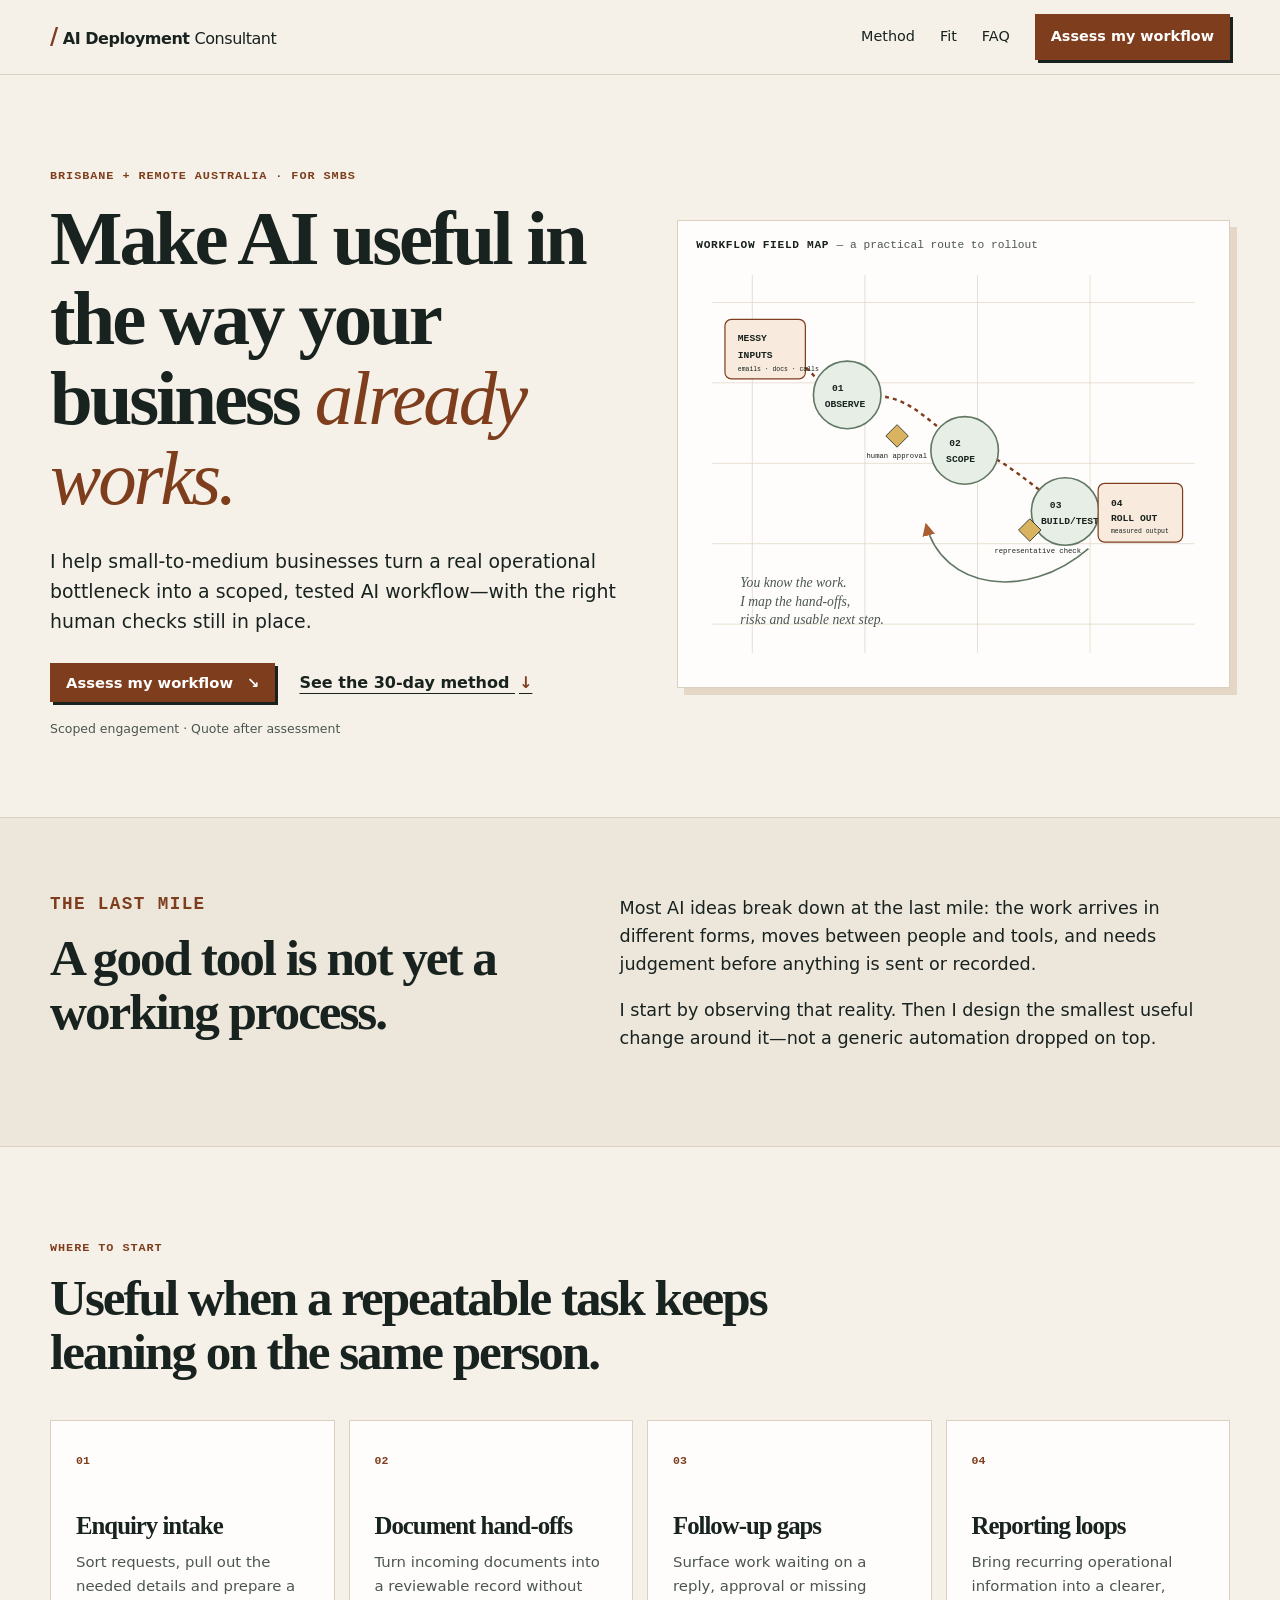
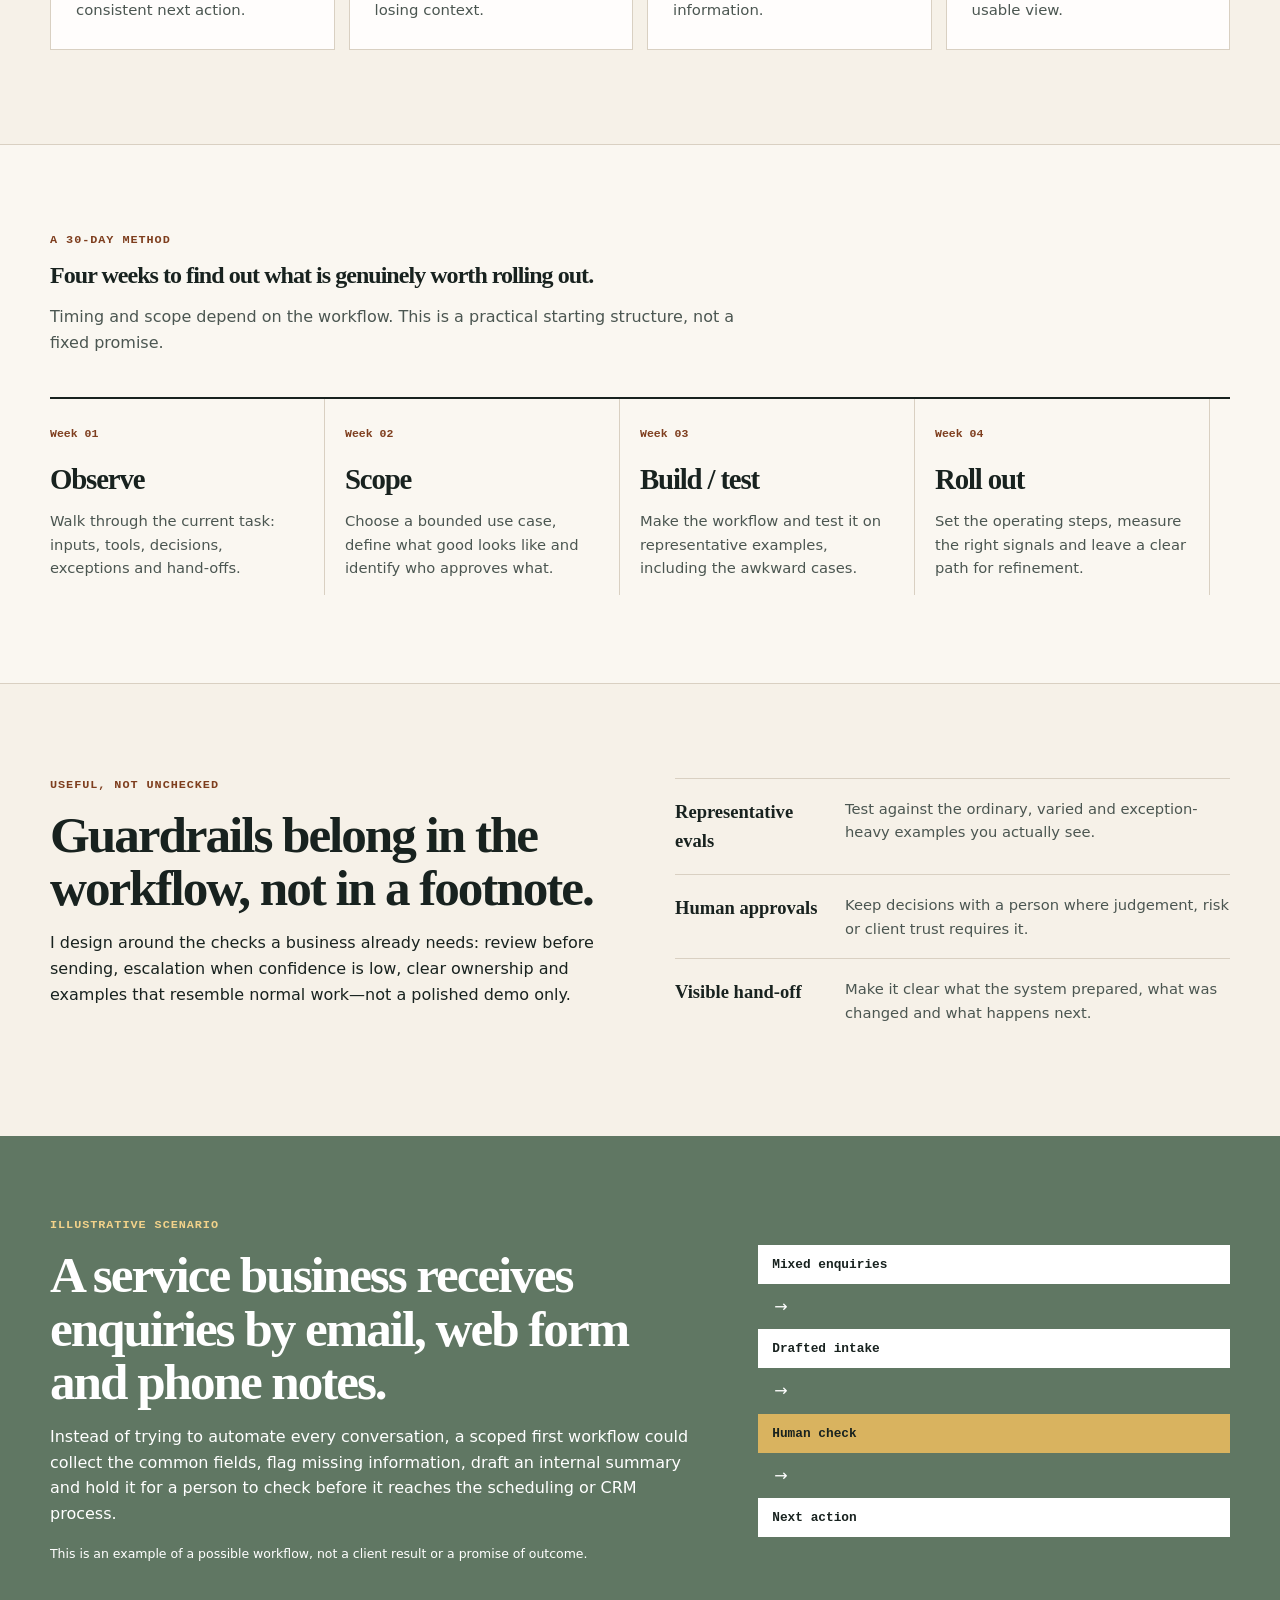
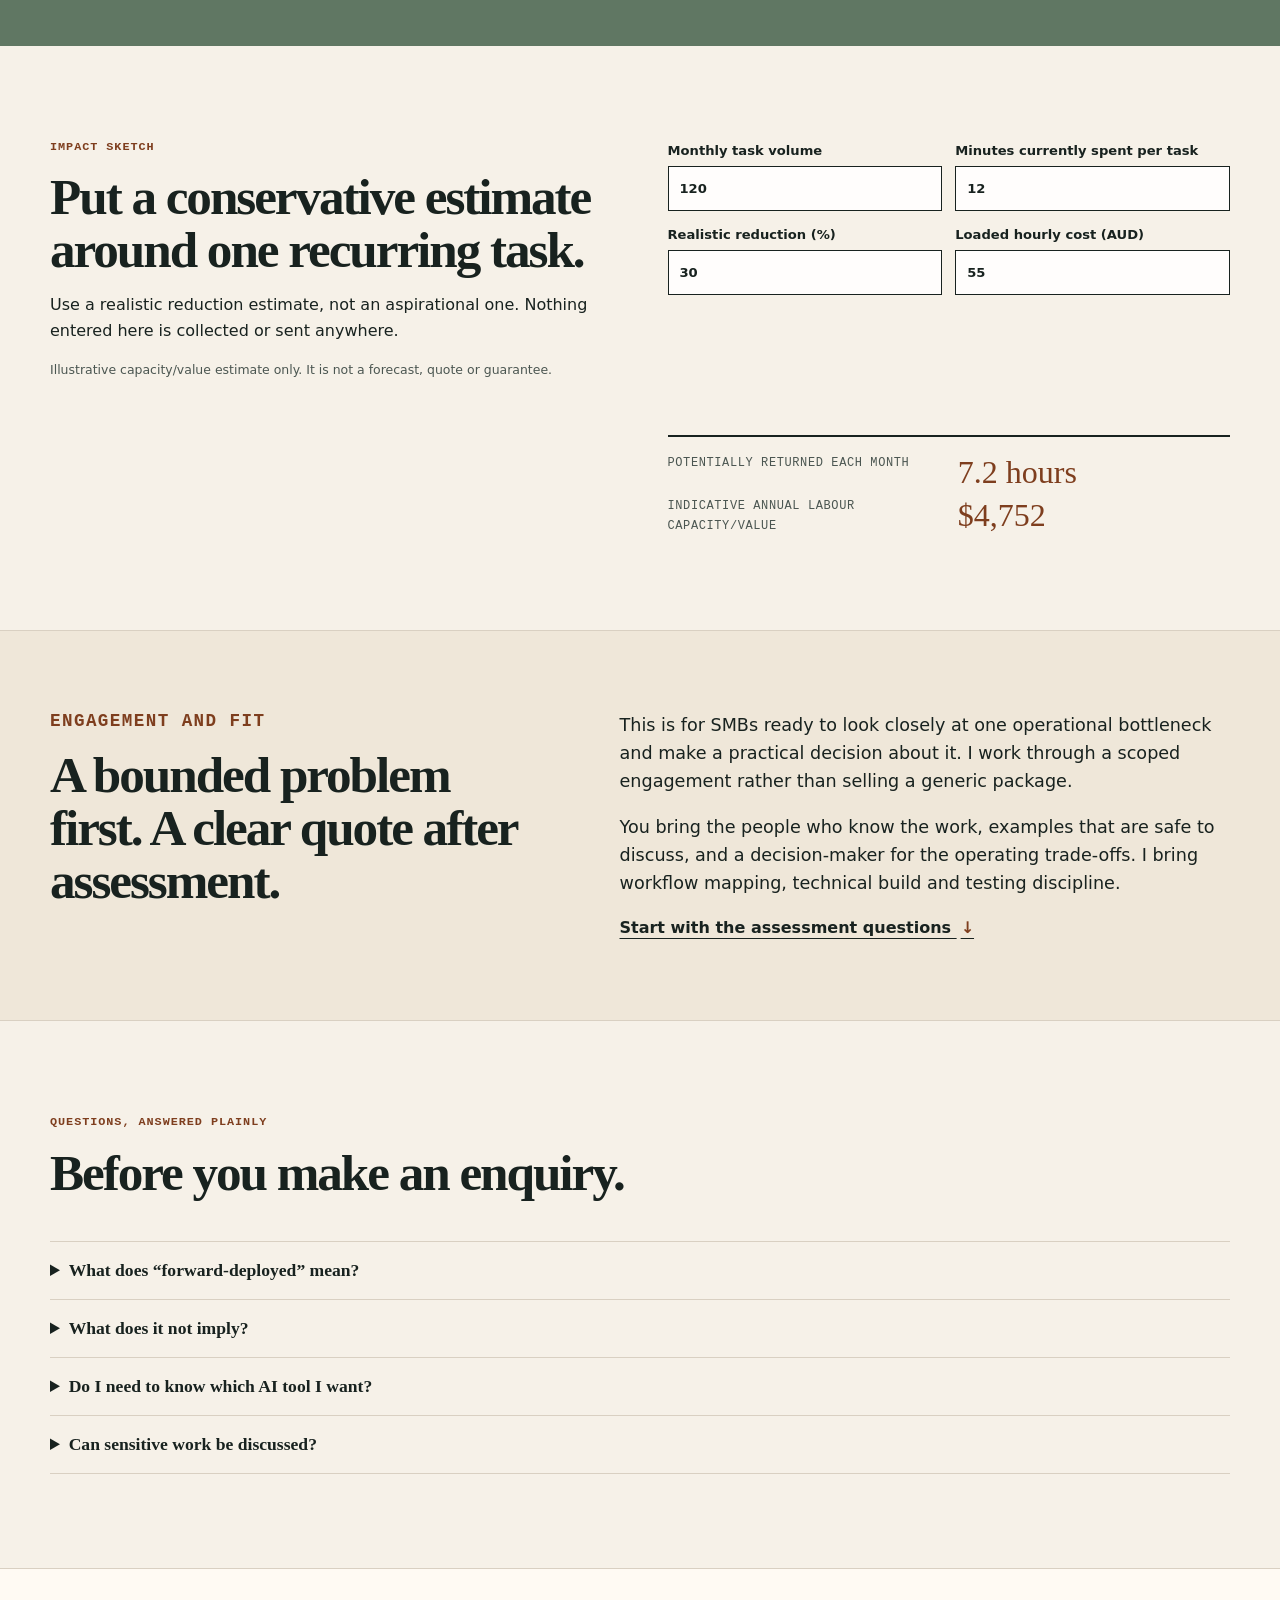
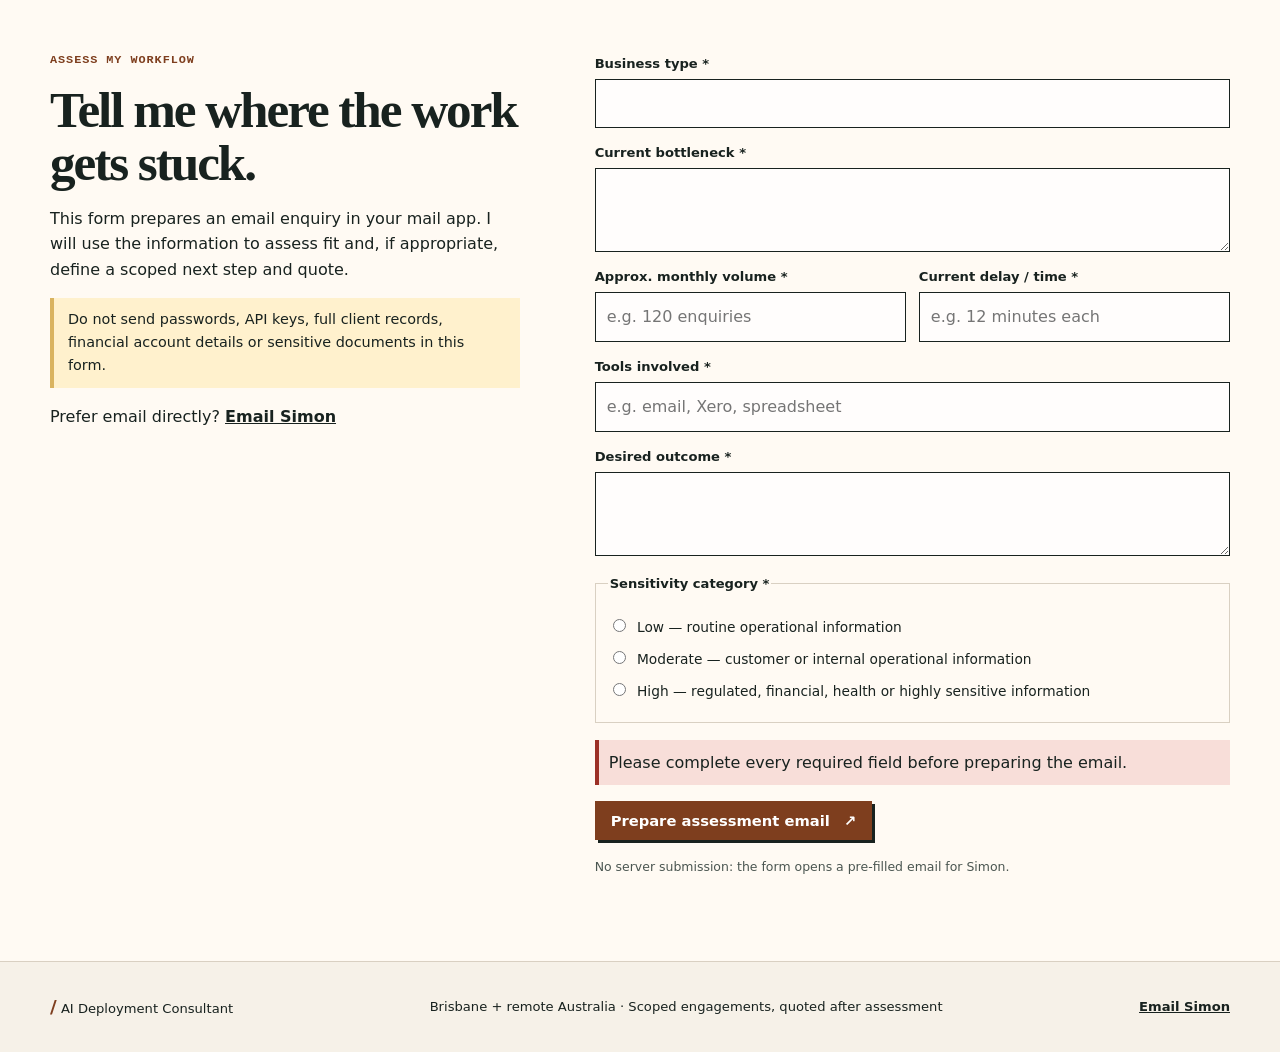
==== commit 3e371d5b: "fix: hide public email address" ====
--- a/index.html
+++ b/index.html
@@ -11,7 +11,7 @@
   <meta name="twitter:card" content="summary_large_image">
   <title>AI Deployment Consultant | Practical AI workflow rollout</title>
   <link rel="stylesheet" href="assets/site.css">
-  <script type="application/ld+json">{"@context":"https://schema.org","@type":"ProfessionalService","name":"AI Deployment Consultant","description":"Scoped AI workflow deployment consulting for small-to-medium businesses in Brisbane and remotely across Australia.","url":"https://492kw.github.io/ai-deployment-consultant/","email":"enzo491kw@gmail.com","areaServed":["Brisbane","Australia"],"contactPoint":{"@type":"ContactPoint","email":"enzo491kw@gmail.com","contactType":"sales"}}</script>
+  <script type="application/ld+json">{"@context":"https://schema.org","@type":"ProfessionalService","name":"AI Deployment Consultant","description":"Scoped AI workflow deployment consulting for small-to-medium businesses in Brisbane and remotely across Australia.","url":"https://492kw.github.io/ai-deployment-consultant/","areaServed":["Brisbane","Australia"]}</script>
 </head>
 <body>
 <a class="skip" href="#main">Skip to content</a>
@@ -27,5 +27,5 @@
 <section class="shell calculator section" aria-labelledby="calculator-title"><div class="calculator-copy"><p class="eyebrow">Impact sketch</p><h2 id="calculator-title">Put a conservative estimate around one recurring task.</h2><p>Use a realistic reduction estimate, not an aspirational one. Nothing entered here is collected or sent anywhere.</p><p class="micro">Illustrative capacity/value estimate only. It is not a forecast, quote or guarantee.</p></div><form class="calc-form" onsubmit="return false"><label>Monthly task volume<input id="volume" type="number" min="1" max="100000" value="120" inputmode="numeric"></label><label>Minutes currently spent per task<input id="minutes" type="number" min="1" max="1440" value="12" inputmode="numeric"></label><label>Realistic reduction (%)<input id="reduction" type="number" min="0" max="95" value="30" inputmode="numeric"></label><label>Loaded hourly cost (AUD)<input id="cost" type="number" min="1" max="1000" value="55" inputmode="decimal"></label></form><output class="calc-output" id="calc-output" aria-live="polite"><span>Potentially returned each month</span><strong id="hours">7.2 hours</strong><span>Indicative annual labour capacity/value</span><strong id="value">$4,752</strong></output></section>
 <section id="fit" class="fit"><div class="shell split"><div><p class="eyebrow">Engagement and fit</p><h2>A bounded problem first. A clear quote after assessment.</h2></div><div><p>This is for SMBs ready to look closely at one operational bottleneck and make a practical decision about it. I work through a scoped engagement rather than selling a generic package.</p><p>You bring the people who know the work, examples that are safe to discuss, and a decision-maker for the operating trade-offs. I bring workflow mapping, technical build and testing discipline.</p><a class="text-link" href="#assessment">Start with the assessment questions <span>↓</span></a></div></div></section>
 <section id="faq" class="shell section faq"><div class="section-head"><p class="eyebrow">Questions, answered plainly</p><h2>Before you make an enquiry.</h2></div><details><summary>What does “forward-deployed” mean?</summary><p>Forward Deployed Engineering is a term sometimes used for technical work that begins close to a customer's real workflow rather than from a generic product brief. Here it simply describes the method: observe, scope, build, test and roll out around your business process.</p></details><details><summary>What does it not imply?</summary><p>It does not imply an embedded team, a large-company programme or permanent on-site staffing. This is owner-operated consulting with a scoped engagement and a clear hand-over.</p></details><details><summary>Do I need to know which AI tool I want?</summary><p>No. A useful assessment starts with the task, the current hand-offs and the risks. The tooling decision follows the workflow, not the other way around.</p></details><details><summary>Can sensitive work be discussed?</summary><p>At the assessment stage, describe the category and process without sending passwords, full client records or sensitive documents. The right handling approach is part of the scope.</p></details></section>
-<section id="assessment" class="assessment"><div class="shell assessment-grid"><div><p class="eyebrow">Assess my workflow</p><h2>Tell me where the work gets stuck.</h2><p>This form prepares an email enquiry in your mail app. I will use the information to assess fit and, if appropriate, define a scoped next step and quote.</p><p class="notice">Do not send passwords, API keys, full client records, financial account details or sensitive documents in this form.</p><p class="direct-email">Prefer email directly? <a href="mailto:enzo491kw@gmail.com?subject=Workflow%20assessment%20enquiry">enzo491kw@gmail.com</a></p></div><form id="assessment-form" novalidate><div class="form-row"><label for="business">Business type <b aria-hidden="true">*</b></label><input id="business" name="business" required autocomplete="organization"></div><div class="form-row"><label for="bottleneck">Current bottleneck <b aria-hidden="true">*</b></label><textarea id="bottleneck" name="bottleneck" required></textarea></div><div class="two-col"><div class="form-row"><label for="monthly">Approx. monthly volume <b aria-hidden="true">*</b></label><input id="monthly" name="monthly" required inputmode="numeric" placeholder="e.g. 120 enquiries"></div><div class="form-row"><label for="delay">Current delay / time <b aria-hidden="true">*</b></label><input id="delay" name="delay" required placeholder="e.g. 12 minutes each"></div></div><div class="form-row"><label for="tools">Tools involved <b aria-hidden="true">*</b></label><input id="tools" name="tools" required placeholder="e.g. email, Xero, spreadsheet"></div><div class="form-row"><label for="outcome">Desired outcome <b aria-hidden="true">*</b></label><textarea id="outcome" name="outcome" required></textarea></div><fieldset><legend>Sensitivity category <b aria-hidden="true">*</b></legend><label><input type="radio" name="sensitivity" value="Low — routine operational information" required> Low — routine operational information</label><label><input type="radio" name="sensitivity" value="Moderate — customer or internal operational information"> Moderate — customer or internal operational information</label><label><input type="radio" name="sensitivity" value="High — regulated, financial, health or highly sensitive information"> High — regulated, financial, health or highly sensitive information</label></fieldset><p class="form-error" id="form-error" role="alert" hidden>Please complete every required field before preparing the email.</p><button class="button" type="submit">Prepare assessment email <span>↗</span></button><p class="micro">No server submission: the form opens a pre-filled email addressed to enzo491kw@gmail.com.</p></form></div></section>
-</main><footer><div class="shell footer"><p><span class="brand-mark">/</span> AI Deployment Consultant</p><p>Brisbane + remote Australia · Scoped engagements, quoted after assessment</p><a href="mailto:enzo491kw@gmail.com">enzo491kw@gmail.com</a></div></footer><script src="assets/site.js"></script></body></html>
+<section id="assessment" class="assessment"><div class="shell assessment-grid"><div><p class="eyebrow">Assess my workflow</p><h2>Tell me where the work gets stuck.</h2><p>This form prepares an email enquiry in your mail app. I will use the information to assess fit and, if appropriate, define a scoped next step and quote.</p><p class="notice">Do not send passwords, API keys, full client records, financial account details or sensitive documents in this form.</p><p class="direct-email">Prefer email directly? <a href="mailto:enzo491kw@gmail.com?subject=Workflow%20assessment%20enquiry">Email Simon</a></p></div><form id="assessment-form" novalidate><div class="form-row"><label for="business">Business type <b aria-hidden="true">*</b></label><input id="business" name="business" required autocomplete="organization"></div><div class="form-row"><label for="bottleneck">Current bottleneck <b aria-hidden="true">*</b></label><textarea id="bottleneck" name="bottleneck" required></textarea></div><div class="two-col"><div class="form-row"><label for="monthly">Approx. monthly volume <b aria-hidden="true">*</b></label><input id="monthly" name="monthly" required inputmode="numeric" placeholder="e.g. 120 enquiries"></div><div class="form-row"><label for="delay">Current delay / time <b aria-hidden="true">*</b></label><input id="delay" name="delay" required placeholder="e.g. 12 minutes each"></div></div><div class="form-row"><label for="tools">Tools involved <b aria-hidden="true">*</b></label><input id="tools" name="tools" required placeholder="e.g. email, Xero, spreadsheet"></div><div class="form-row"><label for="outcome">Desired outcome <b aria-hidden="true">*</b></label><textarea id="outcome" name="outcome" required></textarea></div><fieldset><legend>Sensitivity category <b aria-hidden="true">*</b></legend><label><input type="radio" name="sensitivity" value="Low — routine operational information" required> Low — routine operational information</label><label><input type="radio" name="sensitivity" value="Moderate — customer or internal operational information"> Moderate — customer or internal operational information</label><label><input type="radio" name="sensitivity" value="High — regulated, financial, health or highly sensitive information"> High — regulated, financial, health or highly sensitive information</label></fieldset><p class="form-error" id="form-error" role="alert" hidden>Please complete every required field before preparing the email.</p><button class="button" type="submit">Prepare assessment email <span>↗</span></button><p class="micro">No server submission: the form opens a pre-filled email for Simon.</p></form></div></section>
+</main><footer><div class="shell footer"><p><span class="brand-mark">/</span> AI Deployment Consultant</p><p>Brisbane + remote Australia · Scoped engagements, quoted after assessment</p><a href="mailto:enzo491kw@gmail.com">Email Simon</a></div></footer><script src="assets/site.js"></script></body></html>
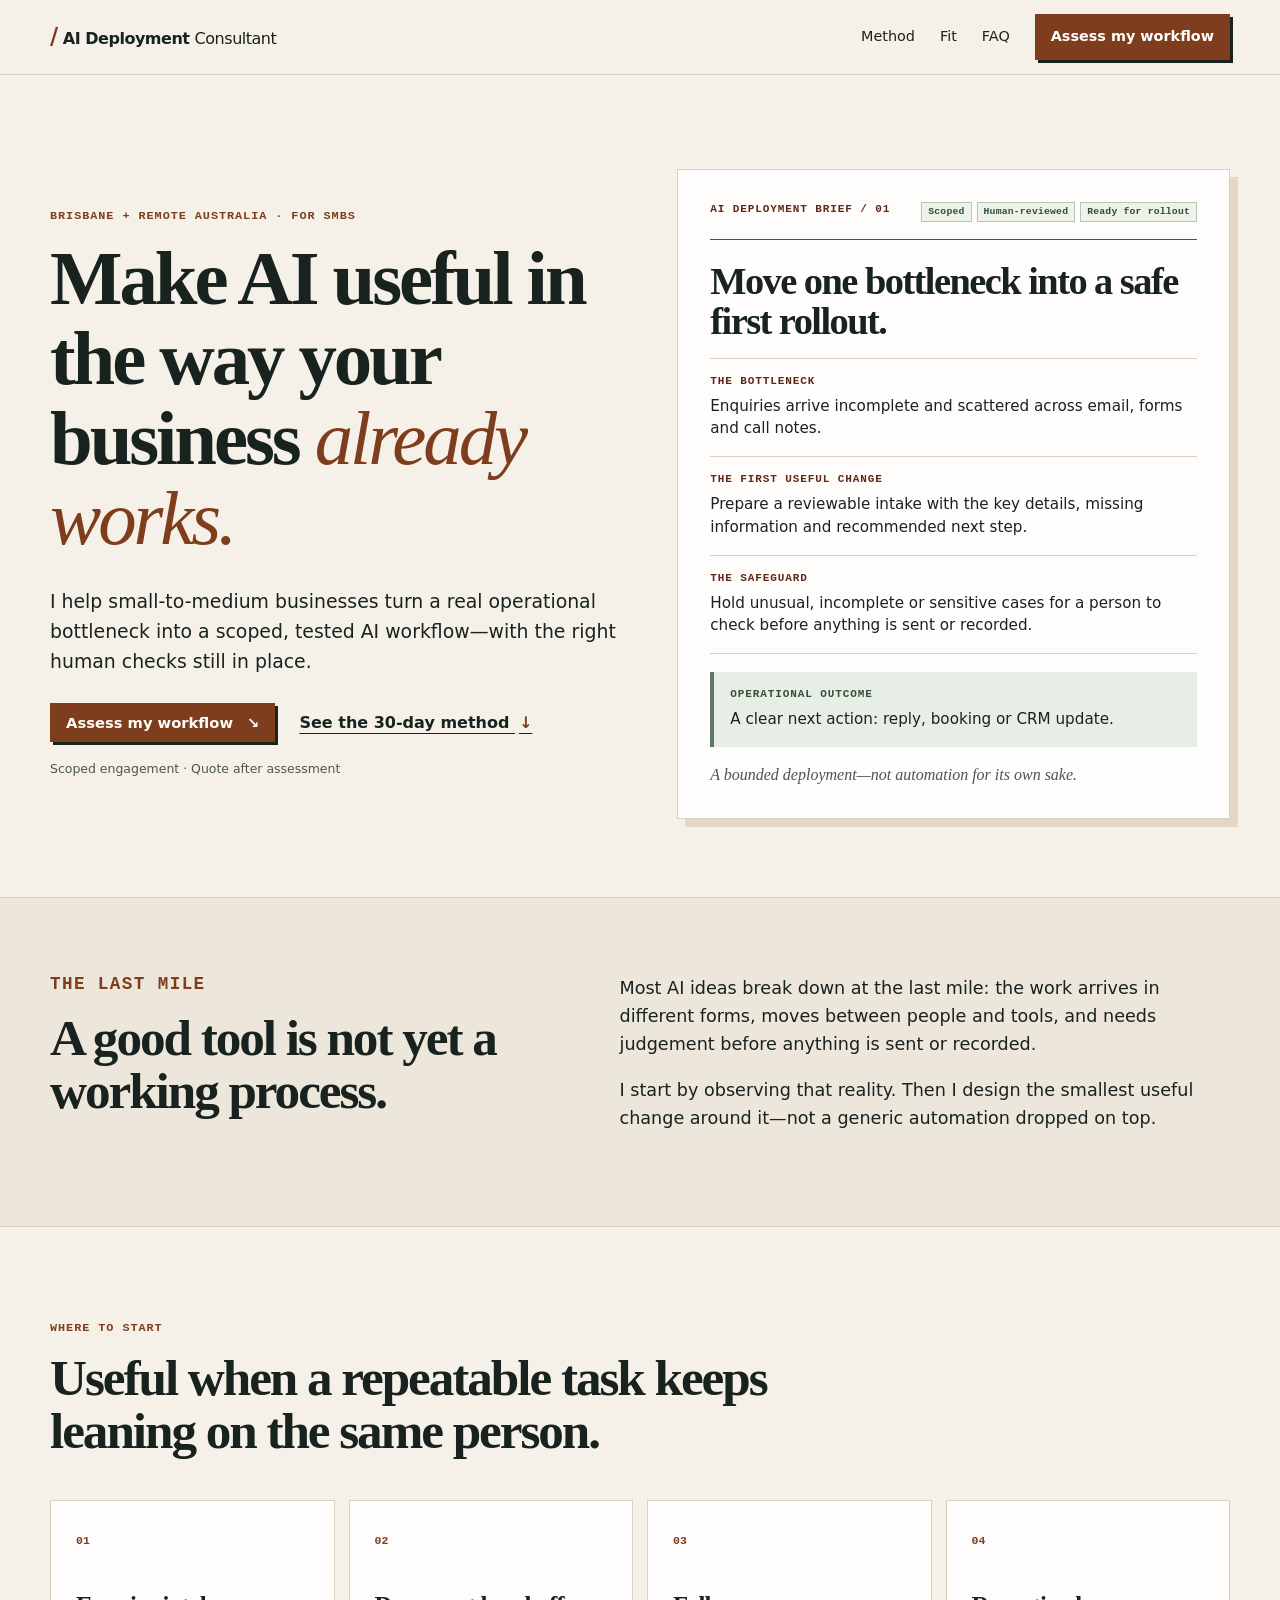
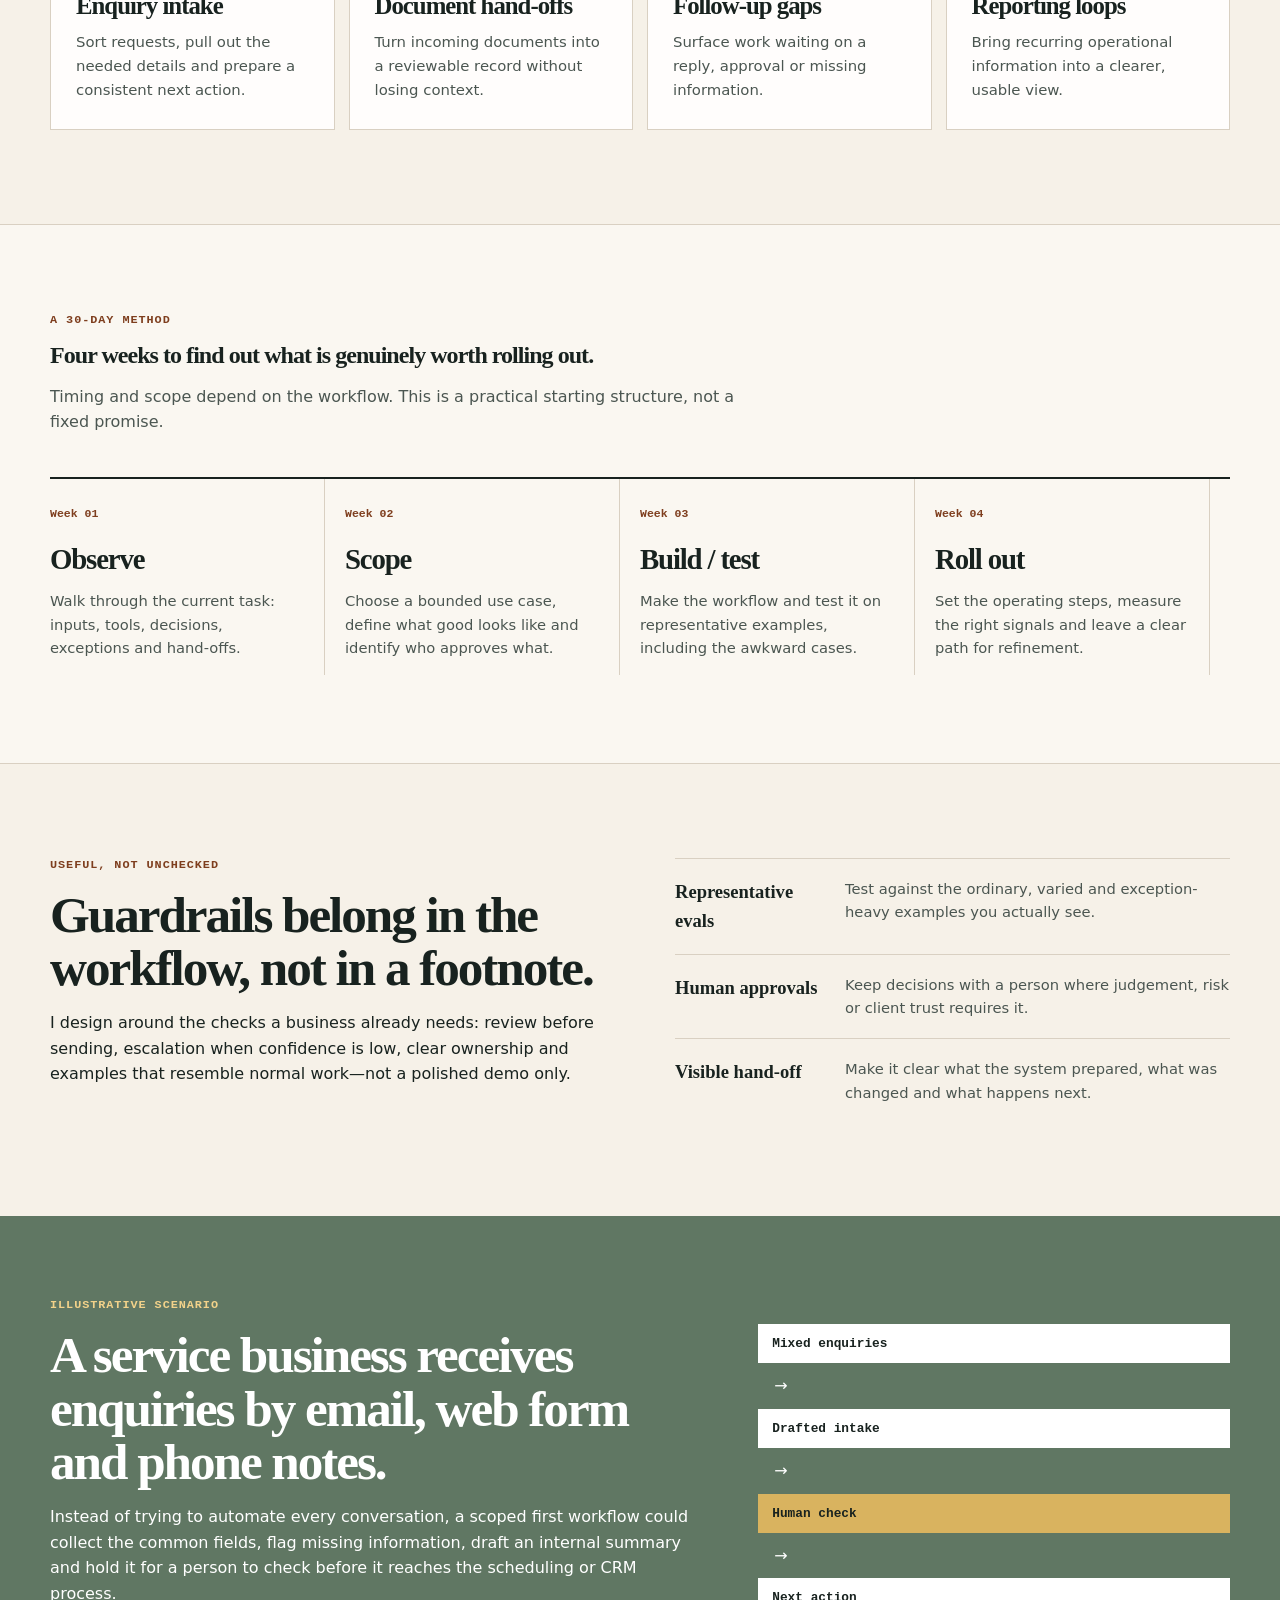
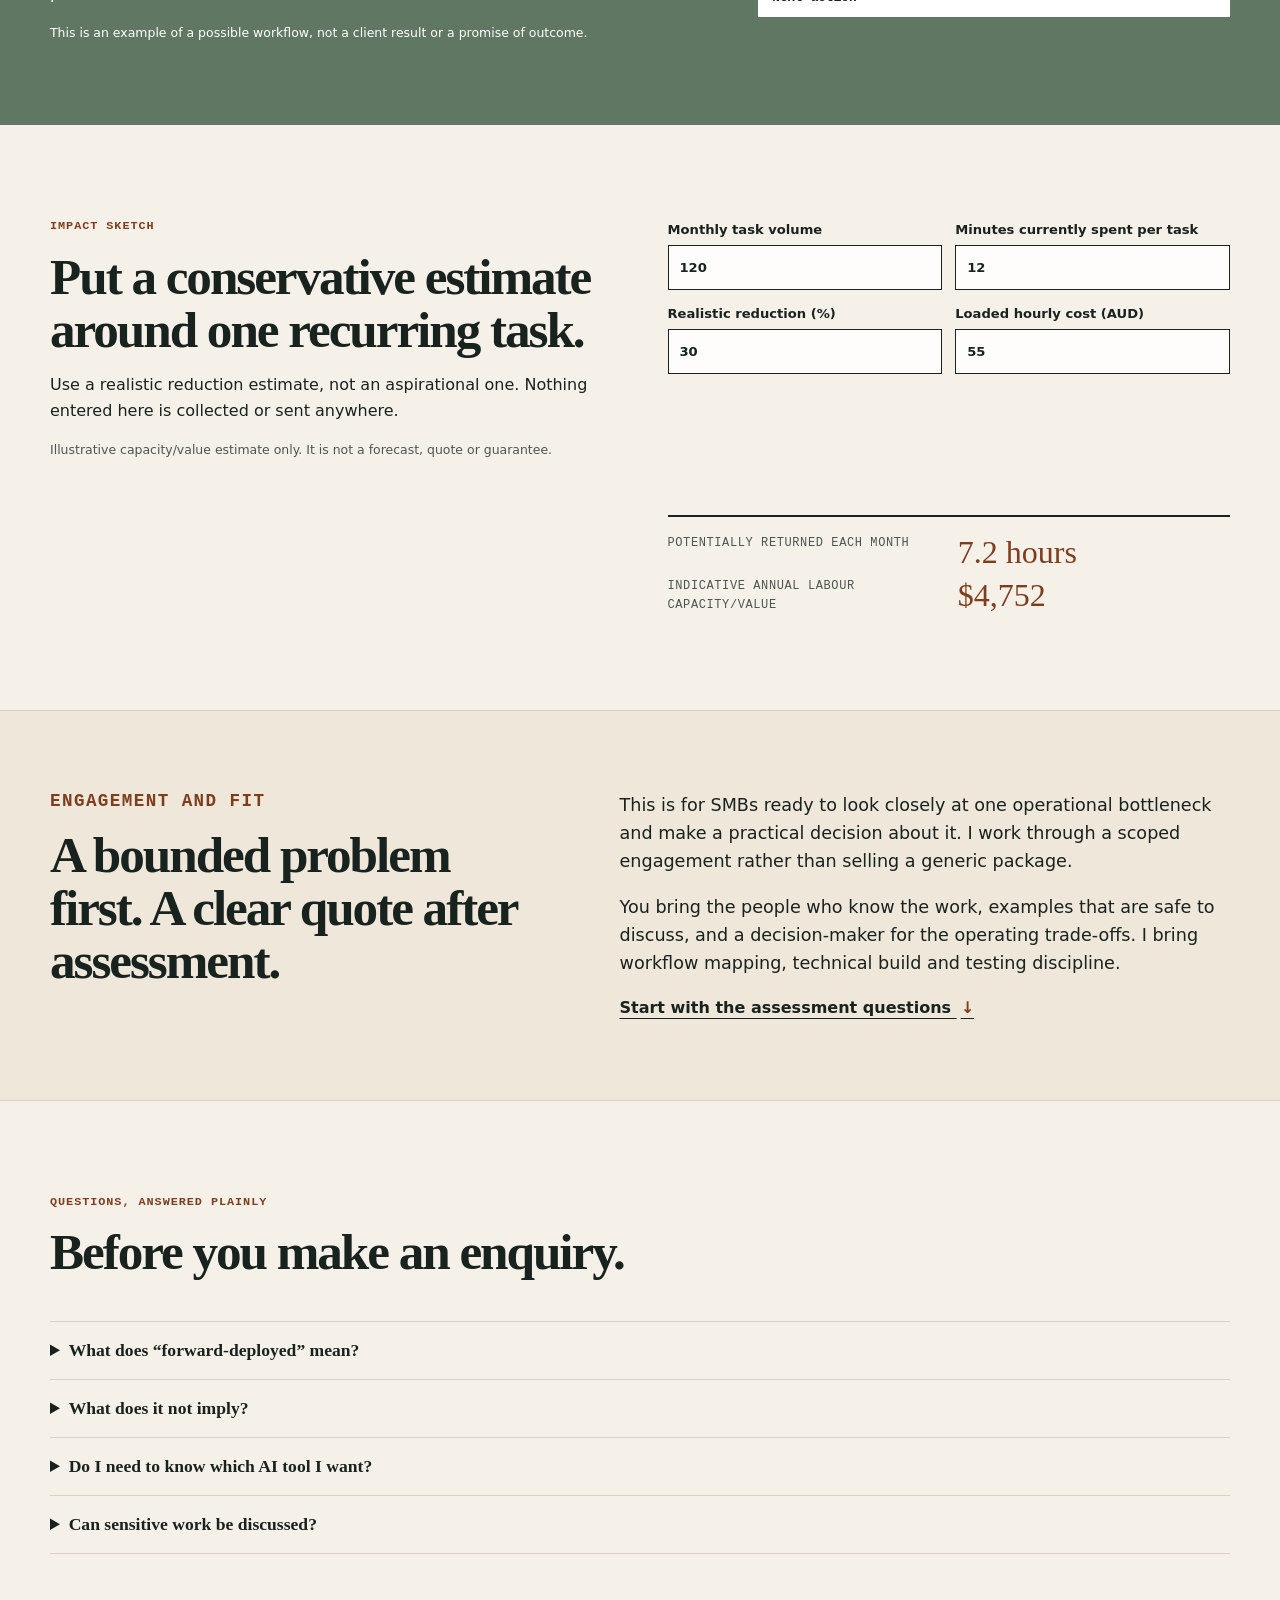
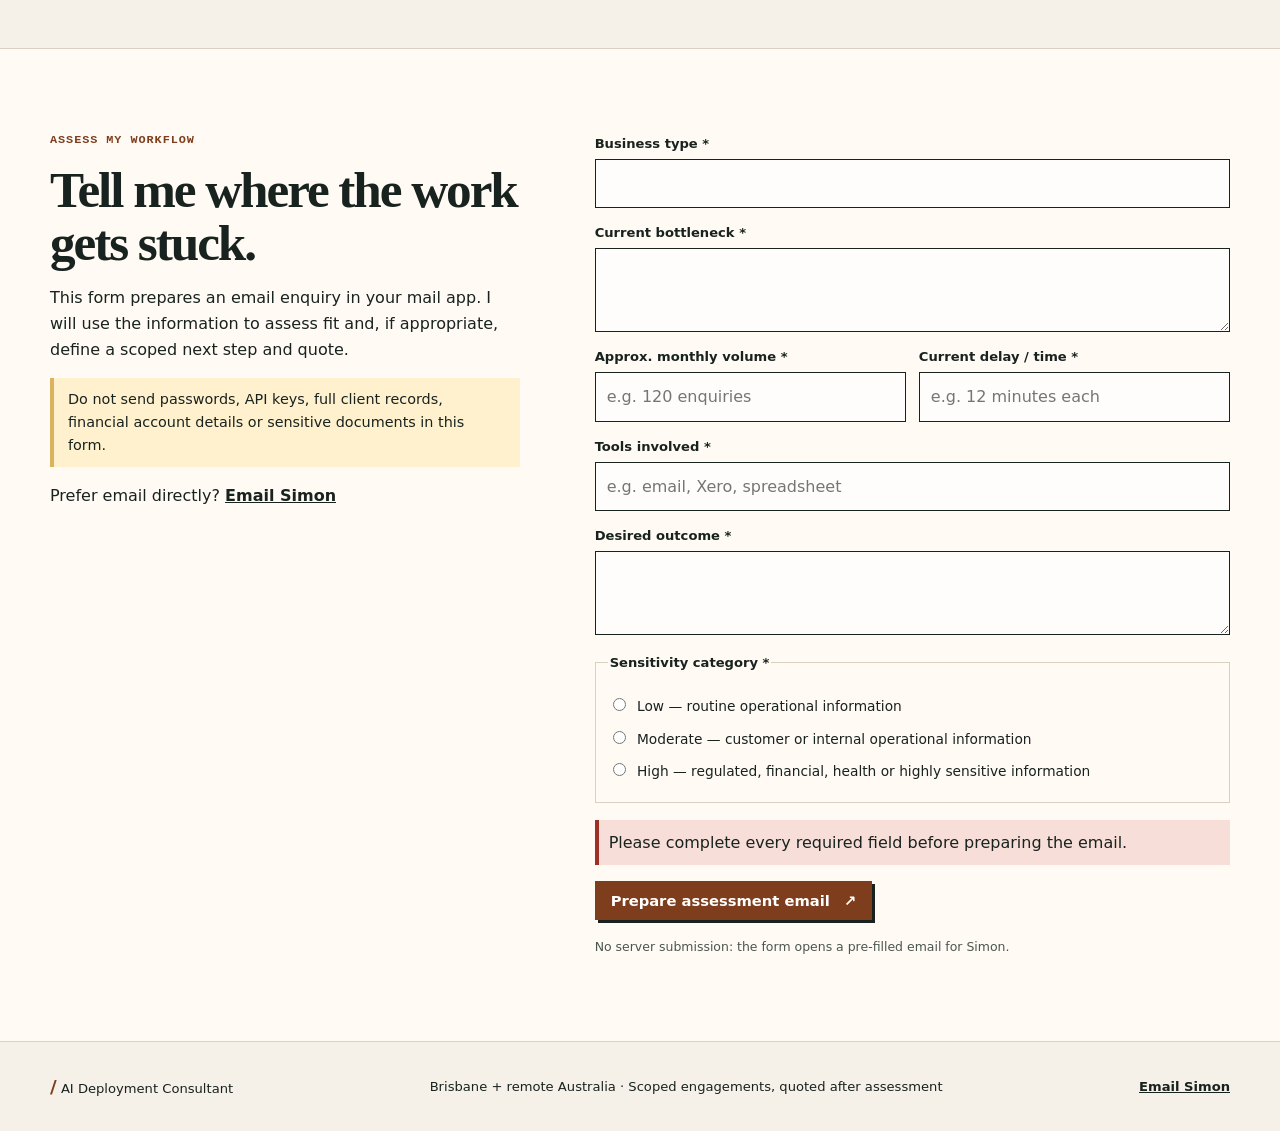
==== commit b163e19c: "Replace hero with deployment brief" ====
--- a/index.html
+++ b/index.html
@@ -1,31 +1,554 @@
 <!doctype html>
 <html lang="en-AU">
-<head>
-  <meta charset="utf-8">
-  <meta name="viewport" content="width=device-width, initial-scale=1">
-  <meta name="description" content="AI deployment consulting for Brisbane and remote Australian small-to-medium businesses. Turn a real workflow bottleneck into a scoped, tested rollout.">
-  <meta name="theme-color" content="#F6F1E8">
-  <link rel="canonical" href="https://492kw.github.io/ai-deployment-consultant/">
-  <link rel="icon" href="favicon.svg" type="image/svg+xml">
-  <meta property="og:type" content="website"><meta property="og:title" content="AI Deployment Consultant — Make AI useful in the way your business already works."><meta property="og:description" content="Scoped AI workflow deployment for Brisbane and remote Australian SMBs."><meta property="og:url" content="https://492kw.github.io/ai-deployment-consultant/"><meta property="og:image" content="https://492kw.github.io/ai-deployment-consultant/social-card.png">
-  <meta name="twitter:card" content="summary_large_image">
-  <title>AI Deployment Consultant | Practical AI workflow rollout</title>
-  <link rel="stylesheet" href="assets/site.css">
-  <script type="application/ld+json">{"@context":"https://schema.org","@type":"ProfessionalService","name":"AI Deployment Consultant","description":"Scoped AI workflow deployment consulting for small-to-medium businesses in Brisbane and remotely across Australia.","url":"https://492kw.github.io/ai-deployment-consultant/","areaServed":["Brisbane","Australia"]}</script>
-</head>
-<body>
-<a class="skip" href="#main">Skip to content</a>
-<header class="site-header"><nav class="nav shell" aria-label="Primary"><a class="brand" href="#top" aria-label="AI Deployment Consultant home"><span class="brand-mark">/</span> AI Deployment <b>Consultant</b></a><button class="menu-button" aria-expanded="false" aria-controls="nav-links">Menu</button><div class="nav-links" id="nav-links"><a href="#method">Method</a><a href="#fit">Fit</a><a href="#faq">FAQ</a><a class="nav-cta" href="#assessment">Assess my workflow</a></div></nav></header>
-<main id="main">
-<section id="top" class="hero shell"><div class="hero-copy"><p class="eyebrow">Brisbane + remote Australia · for SMBs</p><h1>Make AI useful in the way your business <em>already works.</em></h1><p class="lede">I help small-to-medium businesses turn a real operational bottleneck into a scoped, tested AI workflow—with the right human checks still in place.</p><div class="actions"><a class="button" href="#assessment">Assess my workflow <span>↘</span></a><a class="text-link" href="#method">See the 30-day method <span>↓</span></a></div><p class="micro">Scoped engagement · Quote after assessment</p></div>
-<div class="map-wrap"><p class="map-label">Workflow field map <span>— a practical route to rollout</span></p><svg class="workflow-map" viewBox="0 0 640 510" role="img" aria-labelledby="map-title map-desc"><title id="map-title">Workflow field map</title><desc id="map-desc">Messy business inputs pass through Observe, Scope, Build and Test, then Roll Out, with human approval checkpoints and measurable outputs.</desc><defs><marker id="arrow" markerWidth="8" markerHeight="8" refX="7" refY="4" orient="auto"><path d="M0,0 L8,4 L0,8z" fill="#A95F32"/></marker></defs><path class="map-grid" d="M20 54H620M20 154H620M20 254H620M20 354H620M20 454H620M70 20V490M210 20V490M350 20V490M490 20V490"/><path class="route" d="M74 114 C145 100 136 175 206 170 S288 214 350 238 S440 316 496 314" marker-end="url(#arrow)"/><path class="feedback" d="M488 360 C410 427 306 410 286 330" marker-end="url(#arrow)"/><g class="input"><rect x="36" y="75" width="100" height="74" rx="8"/><text x="52" y="102">MESSY</text><text x="52" y="123">INPUTS</text><text class="tiny" x="52" y="139">emails · docs · calls</text></g><g class="stage"><circle cx="188" cy="169" r="42"/><text x="169" y="164">01</text><text x="160" y="184">OBSERVE</text></g><g class="stage"><circle cx="334" cy="238" r="42"/><text x="315" y="233">02</text><text x="311" y="253">SCOPE</text></g><g class="stage"><circle cx="459" cy="314" r="42"/><text x="440" y="309">03</text><text x="429" y="329">BUILD/TEST</text></g><g class="output"><rect x="500" y="279" width="105" height="73" rx="8"/><text x="516" y="307">04</text><text x="516" y="326">ROLL OUT</text><text class="tiny" x="516" y="341">measured output</text></g><g class="gate"><path d="M236 220l14-14 14 14-14 14z"/><text x="212" y="248">human approval</text></g><g class="gate"><path d="M401 337l14-14 14 14-14 14z"/><text x="371" y="366">representative check</text></g><text class="note" x="55" y="408">You know the work.</text><text class="note" x="55" y="431">I map the hand-offs,</text><text class="note" x="55" y="454">risks and usable next step.</text></svg><ol class="map-mobile" aria-label="Workflow map stages"><li>01 Observe the inputs and hand-offs</li><li>02 Scope the smallest useful change</li><li>03 Build and test with representative work</li><li>04 Roll out with human approval and measured outputs</li></ol></div></section>
-<section class="problem"><div class="shell split"><div><p class="eyebrow">The last mile</p><h2>A good tool is not yet a working process.</h2></div><div><p>Most AI ideas break down at the last mile: the work arrives in different forms, moves between people and tools, and needs judgement before anything is sent or recorded.</p><p>I start by observing that reality. Then I design the smallest useful change around it—not a generic automation dropped on top.</p></div></div></section>
-<section class="shell section"><div class="section-head"><p class="eyebrow">Where to start</p><h2>Useful when a repeatable task keeps leaning on the same person.</h2></div><div class="use-grid"><article><span>01</span><h3>Enquiry intake</h3><p>Sort requests, pull out the needed details and prepare a consistent next action.</p></article><article><span>02</span><h3>Document hand-offs</h3><p>Turn incoming documents into a reviewable record without losing context.</p></article><article><span>03</span><h3>Follow-up gaps</h3><p>Surface work waiting on a reply, approval or missing information.</p></article><article><span>04</span><h3>Reporting loops</h3><p>Bring recurring operational information into a clearer, usable view.</p></article></div></section>
-<section id="method" class="method"><div class="shell"><div class="section-head"><p class="eyebrow">A 30-day method</p><h2>Four weeks to find out what is genuinely worth rolling out.</h2><p>Timing and scope depend on the workflow. This is a practical starting structure, not a fixed promise.</p></div><ol class="weeks"><li><span>Week 01</span><h3>Observe</h3><p>Walk through the current task: inputs, tools, decisions, exceptions and hand-offs.</p></li><li><span>Week 02</span><h3>Scope</h3><p>Choose a bounded use case, define what good looks like and identify who approves what.</p></li><li><span>Week 03</span><h3>Build / test</h3><p>Make the workflow and test it on representative examples, including the awkward cases.</p></li><li><span>Week 04</span><h3>Roll out</h3><p>Set the operating steps, measure the right signals and leave a clear path for refinement.</p></li></ol></div></section>
-<section class="shell section guardrails"><div class="guardrail-copy"><p class="eyebrow">Useful, not unchecked</p><h2>Guardrails belong in the workflow, not in a footnote.</h2><p>I design around the checks a business already needs: review before sending, escalation when confidence is low, clear ownership and examples that resemble normal work—not a polished demo only.</p></div><ul><li><b>Representative evals</b><span>Test against the ordinary, varied and exception-heavy examples you actually see.</span></li><li><b>Human approvals</b><span>Keep decisions with a person where judgement, risk or client trust requires it.</span></li><li><b>Visible hand-off</b><span>Make it clear what the system prepared, what was changed and what happens next.</span></li></ul></section>
-<section class="scenario"><div class="shell scenario-grid"><div><p class="eyebrow">Illustrative scenario</p><h2>A service business receives enquiries by email, web form and phone notes.</h2><p>Instead of trying to automate every conversation, a scoped first workflow could collect the common fields, flag missing information, draft an internal summary and hold it for a person to check before it reaches the scheduling or CRM process.</p><p class="micro">This is an example of a possible workflow, not a client result or a promise of outcome.</p></div><div class="scenario-flow"><span>Mixed enquiries</span><i>→</i><span>Drafted intake</span><i>→</i><span class="approval">Human check</span><i>→</i><span>Next action</span></div></div></section>
-<section class="shell calculator section" aria-labelledby="calculator-title"><div class="calculator-copy"><p class="eyebrow">Impact sketch</p><h2 id="calculator-title">Put a conservative estimate around one recurring task.</h2><p>Use a realistic reduction estimate, not an aspirational one. Nothing entered here is collected or sent anywhere.</p><p class="micro">Illustrative capacity/value estimate only. It is not a forecast, quote or guarantee.</p></div><form class="calc-form" onsubmit="return false"><label>Monthly task volume<input id="volume" type="number" min="1" max="100000" value="120" inputmode="numeric"></label><label>Minutes currently spent per task<input id="minutes" type="number" min="1" max="1440" value="12" inputmode="numeric"></label><label>Realistic reduction (%)<input id="reduction" type="number" min="0" max="95" value="30" inputmode="numeric"></label><label>Loaded hourly cost (AUD)<input id="cost" type="number" min="1" max="1000" value="55" inputmode="decimal"></label></form><output class="calc-output" id="calc-output" aria-live="polite"><span>Potentially returned each month</span><strong id="hours">7.2 hours</strong><span>Indicative annual labour capacity/value</span><strong id="value">$4,752</strong></output></section>
-<section id="fit" class="fit"><div class="shell split"><div><p class="eyebrow">Engagement and fit</p><h2>A bounded problem first. A clear quote after assessment.</h2></div><div><p>This is for SMBs ready to look closely at one operational bottleneck and make a practical decision about it. I work through a scoped engagement rather than selling a generic package.</p><p>You bring the people who know the work, examples that are safe to discuss, and a decision-maker for the operating trade-offs. I bring workflow mapping, technical build and testing discipline.</p><a class="text-link" href="#assessment">Start with the assessment questions <span>↓</span></a></div></div></section>
-<section id="faq" class="shell section faq"><div class="section-head"><p class="eyebrow">Questions, answered plainly</p><h2>Before you make an enquiry.</h2></div><details><summary>What does “forward-deployed” mean?</summary><p>Forward Deployed Engineering is a term sometimes used for technical work that begins close to a customer's real workflow rather than from a generic product brief. Here it simply describes the method: observe, scope, build, test and roll out around your business process.</p></details><details><summary>What does it not imply?</summary><p>It does not imply an embedded team, a large-company programme or permanent on-site staffing. This is owner-operated consulting with a scoped engagement and a clear hand-over.</p></details><details><summary>Do I need to know which AI tool I want?</summary><p>No. A useful assessment starts with the task, the current hand-offs and the risks. The tooling decision follows the workflow, not the other way around.</p></details><details><summary>Can sensitive work be discussed?</summary><p>At the assessment stage, describe the category and process without sending passwords, full client records or sensitive documents. The right handling approach is part of the scope.</p></details></section>
-<section id="assessment" class="assessment"><div class="shell assessment-grid"><div><p class="eyebrow">Assess my workflow</p><h2>Tell me where the work gets stuck.</h2><p>This form prepares an email enquiry in your mail app. I will use the information to assess fit and, if appropriate, define a scoped next step and quote.</p><p class="notice">Do not send passwords, API keys, full client records, financial account details or sensitive documents in this form.</p><p class="direct-email">Prefer email directly? <a href="mailto:enzo491kw@gmail.com?subject=Workflow%20assessment%20enquiry">Email Simon</a></p></div><form id="assessment-form" novalidate><div class="form-row"><label for="business">Business type <b aria-hidden="true">*</b></label><input id="business" name="business" required autocomplete="organization"></div><div class="form-row"><label for="bottleneck">Current bottleneck <b aria-hidden="true">*</b></label><textarea id="bottleneck" name="bottleneck" required></textarea></div><div class="two-col"><div class="form-row"><label for="monthly">Approx. monthly volume <b aria-hidden="true">*</b></label><input id="monthly" name="monthly" required inputmode="numeric" placeholder="e.g. 120 enquiries"></div><div class="form-row"><label for="delay">Current delay / time <b aria-hidden="true">*</b></label><input id="delay" name="delay" required placeholder="e.g. 12 minutes each"></div></div><div class="form-row"><label for="tools">Tools involved <b aria-hidden="true">*</b></label><input id="tools" name="tools" required placeholder="e.g. email, Xero, spreadsheet"></div><div class="form-row"><label for="outcome">Desired outcome <b aria-hidden="true">*</b></label><textarea id="outcome" name="outcome" required></textarea></div><fieldset><legend>Sensitivity category <b aria-hidden="true">*</b></legend><label><input type="radio" name="sensitivity" value="Low — routine operational information" required> Low — routine operational information</label><label><input type="radio" name="sensitivity" value="Moderate — customer or internal operational information"> Moderate — customer or internal operational information</label><label><input type="radio" name="sensitivity" value="High — regulated, financial, health or highly sensitive information"> High — regulated, financial, health or highly sensitive information</label></fieldset><p class="form-error" id="form-error" role="alert" hidden>Please complete every required field before preparing the email.</p><button class="button" type="submit">Prepare assessment email <span>↗</span></button><p class="micro">No server submission: the form opens a pre-filled email for Simon.</p></form></div></section>
-</main><footer><div class="shell footer"><p><span class="brand-mark">/</span> AI Deployment Consultant</p><p>Brisbane + remote Australia · Scoped engagements, quoted after assessment</p><a href="mailto:enzo491kw@gmail.com">Email Simon</a></div></footer><script src="assets/site.js"></script></body></html>
+  <head>
+    <meta charset="utf-8" />
+    <meta name="viewport" content="width=device-width, initial-scale=1" />
+    <meta
+      name="description"
+      content="AI deployment consulting for Brisbane and remote Australian small-to-medium businesses. Turn a real workflow bottleneck into a scoped, tested rollout."
+    />
+    <meta name="theme-color" content="#F6F1E8" />
+    <link
+      rel="canonical"
+      href="https://492kw.github.io/ai-deployment-consultant/"
+    />
+    <link rel="icon" href="favicon.svg" type="image/svg+xml" />
+    <meta property="og:type" content="website" />
+    <meta
+      property="og:title"
+      content="AI Deployment Consultant — Make AI useful in the way your business already works."
+    />
+    <meta
+      property="og:description"
+      content="Scoped AI workflow deployment for Brisbane and remote Australian SMBs."
+    />
+    <meta
+      property="og:url"
+      content="https://492kw.github.io/ai-deployment-consultant/"
+    />
+    <meta
+      property="og:image"
+      content="https://492kw.github.io/ai-deployment-consultant/social-card.png"
+    />
+    <meta name="twitter:card" content="summary_large_image" />
+    <title>AI Deployment Consultant | Practical AI workflow rollout</title>
+    <link rel="stylesheet" href="assets/site.css" />
+    <script type="application/ld+json">
+      {
+        "@context": "https://schema.org",
+        "@type": "ProfessionalService",
+        "name": "AI Deployment Consultant",
+        "description": "Scoped AI workflow deployment consulting for small-to-medium businesses in Brisbane and remotely across Australia.",
+        "url": "https://492kw.github.io/ai-deployment-consultant/",
+        "areaServed": ["Brisbane", "Australia"]
+      }
+    </script>
+  </head>
+  <body>
+    <a class="skip" href="#main">Skip to content</a>
+    <header class="site-header">
+      <nav class="nav shell" aria-label="Primary">
+        <a class="brand" href="#top" aria-label="AI Deployment Consultant home"
+          ><span class="brand-mark">/</span> AI Deployment <b>Consultant</b></a
+        ><button
+          class="menu-button"
+          aria-expanded="false"
+          aria-controls="nav-links"
+        >
+          Menu
+        </button>
+        <div class="nav-links" id="nav-links">
+          <a href="#method">Method</a><a href="#fit">Fit</a
+          ><a href="#faq">FAQ</a
+          ><a class="nav-cta" href="#assessment">Assess my workflow</a>
+        </div>
+      </nav>
+    </header>
+    <main id="main">
+      <section id="top" class="hero shell">
+        <div class="hero-copy">
+          <p class="eyebrow">Brisbane + remote Australia · for SMBs</p>
+          <h1>
+            Make AI useful in the way your business <em>already works.</em>
+          </h1>
+          <p class="lede">
+            I help small-to-medium businesses turn a real operational bottleneck
+            into a scoped, tested AI workflow—with the right human checks still
+            in place.
+          </p>
+          <div class="actions">
+            <a class="button" href="#assessment"
+              >Assess my workflow <span>↘</span></a
+            ><a class="text-link" href="#method"
+              >See the 30-day method <span>↓</span></a
+            >
+          </div>
+          <p class="micro">Scoped engagement · Quote after assessment</p>
+        </div>
+        <figure
+          class="deployment-brief"
+          aria-labelledby="brief-title"
+          aria-describedby="brief-caption"
+        >
+          <header class="brief-header">
+            <p class="brief-utility">AI deployment brief / 01</p>
+            <div class="brief-status" aria-label="Deployment status">
+              <span>Scoped</span><span>Human-reviewed</span
+              ><span>Ready for rollout</span>
+            </div>
+          </header>
+          <h2 id="brief-title">
+            Move one bottleneck into a safe first rollout.
+          </h2>
+          <div class="brief-sections">
+            <section class="brief-section" aria-labelledby="bottleneck-label">
+              <p id="bottleneck-label" class="brief-kicker">The bottleneck</p>
+              <p>
+                Enquiries arrive incomplete and scattered across email, forms
+                and call notes.
+              </p>
+            </section>
+            <section class="brief-section" aria-labelledby="change-label">
+              <p id="change-label" class="brief-kicker">
+                The first useful change
+              </p>
+              <p>
+                Prepare a reviewable intake with the key details, missing
+                information and recommended next step.
+              </p>
+            </section>
+            <section class="brief-section" aria-labelledby="safeguard-label">
+              <p id="safeguard-label" class="brief-kicker">The safeguard</p>
+              <p>
+                Hold unusual, incomplete or sensitive cases for a person to
+                check before anything is sent or recorded.
+              </p>
+            </section>
+          </div>
+          <aside class="brief-outcome" aria-labelledby="outcome-label">
+            <p id="outcome-label" class="brief-kicker">Operational outcome</p>
+            <p>A clear next action: reply, booking or CRM update.</p>
+          </aside>
+          <figcaption id="brief-caption">
+            A bounded deployment—not automation for its own sake.
+          </figcaption>
+        </figure>
+      </section>
+      <section class="problem">
+        <div class="shell split">
+          <div>
+            <p class="eyebrow">The last mile</p>
+            <h2>A good tool is not yet a working process.</h2>
+          </div>
+          <div>
+            <p>
+              Most AI ideas break down at the last mile: the work arrives in
+              different forms, moves between people and tools, and needs
+              judgement before anything is sent or recorded.
+            </p>
+            <p>
+              I start by observing that reality. Then I design the smallest
+              useful change around it—not a generic automation dropped on top.
+            </p>
+          </div>
+        </div>
+      </section>
+      <section class="shell section">
+        <div class="section-head">
+          <p class="eyebrow">Where to start</p>
+          <h2>
+            Useful when a repeatable task keeps leaning on the same person.
+          </h2>
+        </div>
+        <div class="use-grid">
+          <article>
+            <span>01</span>
+            <h3>Enquiry intake</h3>
+            <p>
+              Sort requests, pull out the needed details and prepare a
+              consistent next action.
+            </p>
+          </article>
+          <article>
+            <span>02</span>
+            <h3>Document hand-offs</h3>
+            <p>
+              Turn incoming documents into a reviewable record without losing
+              context.
+            </p>
+          </article>
+          <article>
+            <span>03</span>
+            <h3>Follow-up gaps</h3>
+            <p>
+              Surface work waiting on a reply, approval or missing information.
+            </p>
+          </article>
+          <article>
+            <span>04</span>
+            <h3>Reporting loops</h3>
+            <p>
+              Bring recurring operational information into a clearer, usable
+              view.
+            </p>
+          </article>
+        </div>
+      </section>
+      <section id="method" class="method">
+        <div class="shell">
+          <div class="section-head">
+            <p class="eyebrow">A 30-day method</p>
+            <h2>Four weeks to find out what is genuinely worth rolling out.</h2>
+            <p>
+              Timing and scope depend on the workflow. This is a practical
+              starting structure, not a fixed promise.
+            </p>
+          </div>
+          <ol class="weeks">
+            <li>
+              <span>Week 01</span>
+              <h3>Observe</h3>
+              <p>
+                Walk through the current task: inputs, tools, decisions,
+                exceptions and hand-offs.
+              </p>
+            </li>
+            <li>
+              <span>Week 02</span>
+              <h3>Scope</h3>
+              <p>
+                Choose a bounded use case, define what good looks like and
+                identify who approves what.
+              </p>
+            </li>
+            <li>
+              <span>Week 03</span>
+              <h3>Build / test</h3>
+              <p>
+                Make the workflow and test it on representative examples,
+                including the awkward cases.
+              </p>
+            </li>
+            <li>
+              <span>Week 04</span>
+              <h3>Roll out</h3>
+              <p>
+                Set the operating steps, measure the right signals and leave a
+                clear path for refinement.
+              </p>
+            </li>
+          </ol>
+        </div>
+      </section>
+      <section class="shell section guardrails">
+        <div class="guardrail-copy">
+          <p class="eyebrow">Useful, not unchecked</p>
+          <h2>Guardrails belong in the workflow, not in a footnote.</h2>
+          <p>
+            I design around the checks a business already needs: review before
+            sending, escalation when confidence is low, clear ownership and
+            examples that resemble normal work—not a polished demo only.
+          </p>
+        </div>
+        <ul>
+          <li>
+            <b>Representative evals</b
+            ><span
+              >Test against the ordinary, varied and exception-heavy examples
+              you actually see.</span
+            >
+          </li>
+          <li>
+            <b>Human approvals</b
+            ><span
+              >Keep decisions with a person where judgement, risk or client
+              trust requires it.</span
+            >
+          </li>
+          <li>
+            <b>Visible hand-off</b
+            ><span
+              >Make it clear what the system prepared, what was changed and what
+              happens next.</span
+            >
+          </li>
+        </ul>
+      </section>
+      <section class="scenario">
+        <div class="shell scenario-grid">
+          <div>
+            <p class="eyebrow">Illustrative scenario</p>
+            <h2>
+              A service business receives enquiries by email, web form and phone
+              notes.
+            </h2>
+            <p>
+              Instead of trying to automate every conversation, a scoped first
+              workflow could collect the common fields, flag missing
+              information, draft an internal summary and hold it for a person to
+              check before it reaches the scheduling or CRM process.
+            </p>
+            <p class="micro">
+              This is an example of a possible workflow, not a client result or
+              a promise of outcome.
+            </p>
+          </div>
+          <div class="scenario-flow">
+            <span>Mixed enquiries</span><i>→</i><span>Drafted intake</span
+            ><i>→</i><span class="approval">Human check</span><i>→</i
+            ><span>Next action</span>
+          </div>
+        </div>
+      </section>
+      <section
+        class="shell calculator section"
+        aria-labelledby="calculator-title"
+      >
+        <div class="calculator-copy">
+          <p class="eyebrow">Impact sketch</p>
+          <h2 id="calculator-title">
+            Put a conservative estimate around one recurring task.
+          </h2>
+          <p>
+            Use a realistic reduction estimate, not an aspirational one. Nothing
+            entered here is collected or sent anywhere.
+          </p>
+          <p class="micro">
+            Illustrative capacity/value estimate only. It is not a forecast,
+            quote or guarantee.
+          </p>
+        </div>
+        <form class="calc-form" onsubmit="return false">
+          <label
+            >Monthly task volume<input
+              id="volume"
+              type="number"
+              min="1"
+              max="100000"
+              value="120"
+              inputmode="numeric" /></label
+          ><label
+            >Minutes currently spent per task<input
+              id="minutes"
+              type="number"
+              min="1"
+              max="1440"
+              value="12"
+              inputmode="numeric" /></label
+          ><label
+            >Realistic reduction (%)<input
+              id="reduction"
+              type="number"
+              min="0"
+              max="95"
+              value="30"
+              inputmode="numeric" /></label
+          ><label
+            >Loaded hourly cost (AUD)<input
+              id="cost"
+              type="number"
+              min="1"
+              max="1000"
+              value="55"
+              inputmode="decimal"
+          /></label>
+        </form>
+        <output class="calc-output" id="calc-output" aria-live="polite"
+          ><span>Potentially returned each month</span
+          ><strong id="hours">7.2 hours</strong
+          ><span>Indicative annual labour capacity/value</span
+          ><strong id="value">$4,752</strong></output
+        >
+      </section>
+      <section id="fit" class="fit">
+        <div class="shell split">
+          <div>
+            <p class="eyebrow">Engagement and fit</p>
+            <h2>A bounded problem first. A clear quote after assessment.</h2>
+          </div>
+          <div>
+            <p>
+              This is for SMBs ready to look closely at one operational
+              bottleneck and make a practical decision about it. I work through
+              a scoped engagement rather than selling a generic package.
+            </p>
+            <p>
+              You bring the people who know the work, examples that are safe to
+              discuss, and a decision-maker for the operating trade-offs. I
+              bring workflow mapping, technical build and testing discipline.
+            </p>
+            <a class="text-link" href="#assessment"
+              >Start with the assessment questions <span>↓</span></a
+            >
+          </div>
+        </div>
+      </section>
+      <section id="faq" class="shell section faq">
+        <div class="section-head">
+          <p class="eyebrow">Questions, answered plainly</p>
+          <h2>Before you make an enquiry.</h2>
+        </div>
+        <details>
+          <summary>What does “forward-deployed” mean?</summary>
+          <p>
+            Forward Deployed Engineering is a term sometimes used for technical
+            work that begins close to a customer's real workflow rather than
+            from a generic product brief. Here it simply describes the method:
+            observe, scope, build, test and roll out around your business
+            process.
+          </p>
+        </details>
+        <details>
+          <summary>What does it not imply?</summary>
+          <p>
+            It does not imply an embedded team, a large-company programme or
+            permanent on-site staffing. This is owner-operated consulting with a
+            scoped engagement and a clear hand-over.
+          </p>
+        </details>
+        <details>
+          <summary>Do I need to know which AI tool I want?</summary>
+          <p>
+            No. A useful assessment starts with the task, the current hand-offs
+            and the risks. The tooling decision follows the workflow, not the
+            other way around.
+          </p>
+        </details>
+        <details>
+          <summary>Can sensitive work be discussed?</summary>
+          <p>
+            At the assessment stage, describe the category and process without
+            sending passwords, full client records or sensitive documents. The
+            right handling approach is part of the scope.
+          </p>
+        </details>
+      </section>
+      <section id="assessment" class="assessment">
+        <div class="shell assessment-grid">
+          <div>
+            <p class="eyebrow">Assess my workflow</p>
+            <h2>Tell me where the work gets stuck.</h2>
+            <p>
+              This form prepares an email enquiry in your mail app. I will use
+              the information to assess fit and, if appropriate, define a scoped
+              next step and quote.
+            </p>
+            <p class="notice">
+              Do not send passwords, API keys, full client records, financial
+              account details or sensitive documents in this form.
+            </p>
+            <p class="direct-email">
+              Prefer email directly?
+              <a
+                href="mailto:enzo491kw@gmail.com?subject=Workflow%20assessment%20enquiry"
+                >Email Simon</a
+              >
+            </p>
+          </div>
+          <form id="assessment-form" novalidate>
+            <div class="form-row">
+              <label for="business"
+                >Business type <b aria-hidden="true">*</b></label
+              ><input
+                id="business"
+                name="business"
+                required
+                autocomplete="organization"
+              />
+            </div>
+            <div class="form-row">
+              <label for="bottleneck"
+                >Current bottleneck <b aria-hidden="true">*</b></label
+              ><textarea id="bottleneck" name="bottleneck" required></textarea>
+            </div>
+            <div class="two-col">
+              <div class="form-row">
+                <label for="monthly"
+                  >Approx. monthly volume <b aria-hidden="true">*</b></label
+                ><input
+                  id="monthly"
+                  name="monthly"
+                  required
+                  inputmode="numeric"
+                  placeholder="e.g. 120 enquiries"
+                />
+              </div>
+              <div class="form-row">
+                <label for="delay"
+                  >Current delay / time <b aria-hidden="true">*</b></label
+                ><input
+                  id="delay"
+                  name="delay"
+                  required
+                  placeholder="e.g. 12 minutes each"
+                />
+              </div>
+            </div>
+            <div class="form-row">
+              <label for="tools"
+                >Tools involved <b aria-hidden="true">*</b></label
+              ><input
+                id="tools"
+                name="tools"
+                required
+                placeholder="e.g. email, Xero, spreadsheet"
+              />
+            </div>
+            <div class="form-row">
+              <label for="outcome"
+                >Desired outcome <b aria-hidden="true">*</b></label
+              ><textarea id="outcome" name="outcome" required></textarea>
+            </div>
+            <fieldset>
+              <legend>Sensitivity category <b aria-hidden="true">*</b></legend>
+              <label
+                ><input
+                  type="radio"
+                  name="sensitivity"
+                  value="Low — routine operational information"
+                  required
+                />
+                Low — routine operational information</label
+              ><label
+                ><input
+                  type="radio"
+                  name="sensitivity"
+                  value="Moderate — customer or internal operational information"
+                />
+                Moderate — customer or internal operational information</label
+              ><label
+                ><input
+                  type="radio"
+                  name="sensitivity"
+                  value="High — regulated, financial, health or highly sensitive information"
+                />
+                High — regulated, financial, health or highly sensitive
+                information</label
+              >
+            </fieldset>
+            <p class="form-error" id="form-error" role="alert" hidden>
+              Please complete every required field before preparing the email.
+            </p>
+            <button class="button" type="submit">
+              Prepare assessment email <span>↗</span>
+            </button>
+            <p class="micro">
+              No server submission: the form opens a pre-filled email for Simon.
+            </p>
+          </form>
+        </div>
+      </section>
+    </main>
+    <footer>
+      <div class="shell footer">
+        <p><span class="brand-mark">/</span> AI Deployment Consultant</p>
+        <p>
+          Brisbane + remote Australia · Scoped engagements, quoted after
+          assessment
+        </p>
+        <a href="mailto:enzo491kw@gmail.com">Email Simon</a>
+      </div>
+    </footer>
+    <script src="assets/site.js"></script>
+  </body>
+</html>
--- a/assets/site.css
+++ b/assets/site.css
@@ -1 +1,641 @@
-:root{--paper:#f6f1e8;--surface:#fffdfc;--ink:#18221f;--muted:#4b5651;--copper:#7e3e1e;--copper-dark:#5e2913;--sage:#607763;--ochre:#d9b35f;--rule:#d9d0c2;--serif:Georgia,Cambria,"Times New Roman",serif;--sans:Inter,ui-sans-serif,system-ui,-apple-system,"Segoe UI",sans-serif;--mono:ui-monospace,SFMono-Regular,Consolas,monospace}*{box-sizing:border-box}html{scroll-behavior:smooth}body{margin:0;background:var(--paper);color:var(--ink);font:16px/1.6 var(--sans)}a{color:inherit}.shell{width:min(1180px,calc(100% - 48px));margin:auto}.skip{position:fixed;left:10px;top:-60px;background:var(--ink);color:#fff;padding:10px;z-index:9}.skip:focus{top:10px}.site-header{position:sticky;top:0;z-index:5;background:rgba(246,241,232,.94);border-bottom:1px solid var(--rule);backdrop-filter:blur(12px)}.nav{min-height:74px;display:flex;align-items:center;justify-content:space-between;gap:20px}.brand{font-weight:700;text-decoration:none;letter-spacing:-.03em}.brand b{font-weight:400}.brand-mark{color:var(--copper);font-weight:900;font-size:1.4em}.nav-links{display:flex;align-items:center;gap:25px}.nav-links a{text-decoration:none;font-size:.9rem}.nav-cta,.button{background:var(--copper);color:white!important;padding:10px 15px;border:1px solid var(--copper);box-shadow:3px 3px 0 var(--ink);font-weight:700}.menu-button{display:none;border:1px solid var(--ink);background:transparent;padding:7px 10px;font:inherit}.hero{display:grid;grid-template-columns:1.02fr .98fr;gap:52px;padding:94px 0 78px;align-items:center}.eyebrow{font:700 .74rem/1.2 var(--mono);letter-spacing:.08em;text-transform:uppercase;color:var(--copper);margin:0 0 16px}.hero h1,h2,h3{font-family:var(--serif);letter-spacing:-.04em;line-height:1.04;margin:0}.hero h1{font-size:clamp(3.1rem,6vw,5.6rem);max-width:700px}.hero h1 em{color:var(--copper);font-weight:400}.lede{font-size:1.18rem;max-width:580px;margin:27px 0}.actions{display:flex;align-items:center;gap:24px;flex-wrap:wrap}.button{display:inline-block;text-decoration:none;font:700 .92rem var(--sans);cursor:pointer}.button:hover{background:var(--copper-dark)}.button span{margin-left:9px}.text-link{font-weight:700;text-underline-offset:5px}.text-link span{color:var(--copper);margin-left:4px}.micro{font-size:.78rem;color:var(--muted);margin:17px 0 0}.map-wrap{background:var(--surface);border:1px solid var(--rule);padding:18px;box-shadow:7px 7px 0 #e4d7c6}.map-label{font:700 .7rem var(--mono);letter-spacing:.06em;text-transform:uppercase;margin:0 0 8px}.map-label span{color:var(--muted);font-weight:400;text-transform:none;letter-spacing:0}.workflow-map{width:100%;display:block}.map-grid{stroke:#e2d8c9;stroke-width:1}.route{fill:none;stroke:var(--copper);stroke-width:3;stroke-dasharray:5 5}.feedback{fill:none;stroke:var(--sage);stroke-width:2}.input rect,.output rect{fill:#f8eadc;stroke:var(--copper);stroke-width:1.5}.stage circle{fill:#e7eee5;stroke:var(--sage);stroke-width:2}.workflow-map text{font:700 12px var(--mono);fill:var(--ink)}.workflow-map .tiny{font-size:8px;font-weight:400}.workflow-map .note{font:italic 17px var(--serif);fill:var(--muted)}.gate path{fill:var(--ochre);stroke:var(--ink)}.gate text{font-size:9px;font-weight:400}.problem,.method,.fit,.assessment{border-top:1px solid var(--rule);border-bottom:1px solid var(--rule)}.problem{padding:76px 0;background:#ede6db}.split{display:grid;grid-template-columns:.9fr 1.1fr;gap:70px}.split h2,.section h2,.guardrail-copy h2,.calculator h2,.assessment h2{font-size:clamp(2.25rem,4vw,3.8rem)}.split p{font-size:1.1rem;margin-top:0}.section{padding:94px 0}.section-head{max-width:720px;margin-bottom:42px}.section-head>p:last-child{color:var(--muted)}.use-grid{display:grid;grid-template-columns:repeat(4,1fr);gap:14px}.use-grid article{background:var(--surface);border:1px solid var(--rule);padding:25px;min-height:230px}.use-grid span,.weeks span{font:700 .72rem var(--mono);color:var(--copper)}.use-grid h3{font-size:1.55rem;margin:42px 0 12px}.use-grid p{font-size:.93rem;color:var(--muted);margin:0}.method{padding:88px 0;background:#faf7f1}.weeks{list-style:none;padding:0;margin:0;display:grid;grid-template-columns:repeat(4,1fr);border-top:2px solid var(--ink)}.weeks li{padding:20px 22px 0 0;border-right:1px solid var(--rule);margin-right:20px}.weeks h3{font-size:1.8rem;margin:20px 0 13px}.weeks p{font-size:.92rem;color:var(--muted)}.guardrails{display:grid;grid-template-columns:1fr 1fr;gap:70px}.guardrails ul{list-style:none;padding:0;margin:0}.guardrails li{padding:18px 0;border-top:1px solid var(--rule);display:grid;grid-template-columns:150px 1fr;gap:20px}.guardrails li b{font-family:var(--serif);font-size:1.16rem}.guardrails li span{color:var(--muted);font-size:.92rem}.scenario{background:var(--sage);color:#fff;padding:82px 0}.scenario .eyebrow{color:#f2d28a}.scenario h2{font-size:clamp(2.2rem,4vw,3.6rem)}.scenario-grid{display:grid;grid-template-columns:1.15fr .85fr;gap:70px}.scenario p{max-width:690px}.scenario .micro{color:#e9f1e7}.scenario-flow{align-self:center;display:flex;flex-direction:column;gap:10px}.scenario-flow span{background:#fff;color:var(--ink);padding:12px 14px;font:700 .8rem var(--mono)}.scenario-flow .approval{background:var(--ochre)}.scenario-flow i{font-style:normal;padding-left:16px}.calculator{display:grid;grid-template-columns:1fr 1fr;gap:55px}.calc-form{display:grid;grid-template-columns:1fr 1fr;gap:13px;align-content:start}.calc-form label,.form-row label{font-size:.82rem;font-weight:700;display:block}.calc-form input,input,textarea{display:block;width:100%;margin-top:5px;border:1px solid var(--ink);border-radius:0;background:var(--surface);color:var(--ink);padding:11px;font:inherit}.calc-output{grid-column:2;display:grid;grid-template-columns:1fr 1fr;gap:6px 18px;border-top:2px solid var(--ink);padding-top:17px;align-self:end}.calc-output span{font-size:.75rem;text-transform:uppercase;letter-spacing:.05em;font-family:var(--mono);color:var(--muted)}.calc-output strong{font:2rem var(--serif);color:var(--copper)}.fit{padding:80px 0;background:#efe7d9}.faq details{border-top:1px solid var(--rule);padding:18px 0}.faq details:last-child{border-bottom:1px solid var(--rule)}.faq summary{font:700 1.1rem var(--serif);cursor:pointer}.faq details p{color:var(--muted);max-width:800px}.assessment{padding:84px 0;background:#fffaf3}.assessment-grid{display:grid;grid-template-columns:.85fr 1.15fr;gap:75px}.notice{border-left:4px solid var(--ochre);padding:10px 14px;background:#fff1cd;font-size:.9rem}.direct-email a{font-weight:700}.form-row{margin-bottom:14px}.two-col{display:grid;grid-template-columns:1fr 1fr;gap:13px}textarea{min-height:84px;resize:vertical}fieldset{border:1px solid var(--rule);margin:17px 0;padding:12px}legend{font-size:.82rem;font-weight:700}fieldset label{display:block;font-size:.86rem;margin:8px 0}fieldset input{display:inline;width:auto;margin-right:7px}.form-error{background:#f8ded9;border-left:4px solid #9c3026;padding:10px;display:block}.footer{padding:30px 0;display:flex;gap:20px;justify-content:space-between;align-items:center;font-size:.82rem}.footer p{margin:0}.footer a{font-weight:700}button:focus-visible,a:focus-visible,input:focus-visible,textarea:focus-visible,summary:focus-visible{outline:3px solid var(--ochre);outline-offset:3px}@media(prefers-reduced-motion:reduce){html{scroll-behavior:auto}*{animation:none!important;transition:none!important}}@media(max-width:800px){.hero,.split,.guardrails,.scenario-grid,.calculator,.assessment-grid{grid-template-columns:1fr;gap:36px}.hero{padding-top:62px}.use-grid,.weeks{grid-template-columns:repeat(2,1fr)}.weeks li{border-bottom:1px solid var(--rule);padding-bottom:10px}.calc-output{grid-column:auto}.footer{display:block}.footer>*{margin:10px 0!important}}@media(max-width:580px){.shell{width:min(100% - 32px,1180px)}.nav{min-height:62px}.menu-button{display:block}.nav-links{display:none;position:absolute;left:16px;right:16px;top:62px;background:var(--surface);border:1px solid var(--rule);padding:15px;align-items:stretch}.nav-links.open{display:flex;flex-direction:column}.nav-links a{padding:7px}.hero h1{font-size:3.15rem}.hero{gap:30px}.map-wrap{margin:0 -4px}.use-grid,.weeks,.two-col,.calc-form{grid-template-columns:1fr}.use-grid article{min-height:auto}.section,.method,.assessment{padding:62px 0}.guardrails li{grid-template-columns:1fr;gap:4px}.scenario{padding:62px 0}.scenario-grid{gap:30px}.calc-output{grid-template-columns:1fr}.footer{padding:25px 0}}.map-mobile{display:none}.scenario .micro{color:#fff}@media(max-width:580px){.workflow-map{display:none}.map-mobile{display:grid;gap:8px;list-style:none;padding:4px 0 0;margin:0}.map-mobile li{border-left:3px solid var(--copper);padding:9px 11px;background:#f7f1e8;font:700 .88rem var(--mono)}.map-mobile li:nth-child(2){border-color:var(--sage)}.map-mobile li:nth-child(3){border-color:var(--ochre)}.map-mobile li:nth-child(4){border-color:var(--ink)}}
+:root {
+  --paper: #f6f1e8;
+  --surface: #fffdfc;
+  --ink: #18221f;
+  --muted: #4b5651;
+  --copper: #7e3e1e;
+  --copper-dark: #5e2913;
+  --sage: #607763;
+  --ochre: #d9b35f;
+  --rule: #d9d0c2;
+  --serif: Georgia, Cambria, "Times New Roman", serif;
+  --sans:
+    Inter, ui-sans-serif, system-ui, -apple-system, "Segoe UI", sans-serif;
+  --mono: ui-monospace, SFMono-Regular, Consolas, monospace;
+}
+* {
+  box-sizing: border-box;
+}
+html {
+  scroll-behavior: smooth;
+}
+body {
+  margin: 0;
+  background: var(--paper);
+  color: var(--ink);
+  font: 16px/1.6 var(--sans);
+}
+a {
+  color: inherit;
+}
+.shell {
+  width: min(1180px, calc(100% - 48px));
+  margin: auto;
+}
+.skip {
+  position: fixed;
+  left: 10px;
+  top: -60px;
+  background: var(--ink);
+  color: #fff;
+  padding: 10px;
+  z-index: 9;
+}
+.skip:focus {
+  top: 10px;
+}
+.site-header {
+  position: sticky;
+  top: 0;
+  z-index: 5;
+  background: rgba(246, 241, 232, 0.94);
+  border-bottom: 1px solid var(--rule);
+  backdrop-filter: blur(12px);
+}
+.nav {
+  min-height: 74px;
+  display: flex;
+  align-items: center;
+  justify-content: space-between;
+  gap: 20px;
+}
+.brand {
+  font-weight: 700;
+  text-decoration: none;
+  letter-spacing: -0.03em;
+}
+.brand b {
+  font-weight: 400;
+}
+.brand-mark {
+  color: var(--copper);
+  font-weight: 900;
+  font-size: 1.4em;
+}
+.nav-links {
+  display: flex;
+  align-items: center;
+  gap: 25px;
+}
+.nav-links a {
+  text-decoration: none;
+  font-size: 0.9rem;
+}
+.nav-cta,
+.button {
+  background: var(--copper);
+  color: white !important;
+  padding: 10px 15px;
+  border: 1px solid var(--copper);
+  box-shadow: 3px 3px 0 var(--ink);
+  font-weight: 700;
+}
+.menu-button {
+  display: none;
+  border: 1px solid var(--ink);
+  background: transparent;
+  padding: 7px 10px;
+  font: inherit;
+}
+.hero {
+  display: grid;
+  grid-template-columns: 1.02fr 0.98fr;
+  gap: 52px;
+  padding: 94px 0 78px;
+  align-items: center;
+}
+.eyebrow {
+  font: 700 0.74rem/1.2 var(--mono);
+  letter-spacing: 0.08em;
+  text-transform: uppercase;
+  color: var(--copper);
+  margin: 0 0 16px;
+}
+.hero h1,
+h2,
+h3 {
+  font-family: var(--serif);
+  letter-spacing: -0.04em;
+  line-height: 1.04;
+  margin: 0;
+}
+.hero h1 {
+  font-size: clamp(3.1rem, 6vw, 5.6rem);
+  max-width: 700px;
+}
+.hero h1 em {
+  color: var(--copper);
+  font-weight: 400;
+}
+.lede {
+  font-size: 1.18rem;
+  max-width: 580px;
+  margin: 27px 0;
+}
+.actions {
+  display: flex;
+  align-items: center;
+  gap: 24px;
+  flex-wrap: wrap;
+}
+.button {
+  display: inline-block;
+  text-decoration: none;
+  font: 700 0.92rem var(--sans);
+  cursor: pointer;
+}
+.button:hover {
+  background: var(--copper-dark);
+}
+.button span {
+  margin-left: 9px;
+}
+.text-link {
+  font-weight: 700;
+  text-underline-offset: 5px;
+}
+.text-link span {
+  color: var(--copper);
+  margin-left: 4px;
+}
+.micro {
+  font-size: 0.78rem;
+  color: var(--muted);
+  margin: 17px 0 0;
+}
+.deployment-brief {
+  margin: 0;
+  background: var(--surface);
+  border: 1px solid var(--rule);
+  padding: clamp(20px, 3vw, 32px);
+  box-shadow: 8px 8px 0 #e4d7c6;
+}
+.brief-header {
+  display: flex;
+  align-items: flex-start;
+  justify-content: space-between;
+  gap: 16px;
+  padding-bottom: 17px;
+  border-bottom: 1px solid var(--copper);
+}
+.brief-utility,
+.brief-kicker {
+  margin: 0;
+  color: var(--copper-dark);
+  font: 700 0.69rem/1.35 var(--mono);
+  letter-spacing: 0.08em;
+  text-transform: uppercase;
+}
+.brief-status {
+  display: flex;
+  justify-content: flex-end;
+  flex-wrap: wrap;
+  gap: 5px;
+}
+.brief-status span {
+  border: 1px solid #b8c8b6;
+  background: #edf3e9;
+  padding: 3px 6px;
+  color: #314b35;
+  font: 700 0.61rem/1.2 var(--mono);
+  letter-spacing: 0.02em;
+}
+.deployment-brief h2 {
+  max-width: 560px;
+  margin: 22px 0 16px;
+  font-size: clamp(1.85rem, 3vw, 2.7rem);
+}
+.brief-sections {
+  border-top: 1px solid var(--rule);
+}
+.brief-section {
+  padding: 15px 0 16px;
+  border-bottom: 1px solid var(--rule);
+}
+.brief-section p:last-child,
+.brief-outcome p:last-child {
+  margin: 6px 0 0;
+  font-size: 0.95rem;
+  line-height: 1.5;
+}
+.brief-outcome {
+  margin-top: 18px;
+  padding: 15px 16px 16px;
+  border-left: 4px solid var(--sage);
+  background: #e7eee5;
+}
+.brief-outcome .brief-kicker {
+  color: #35513a;
+}
+.deployment-brief figcaption {
+  margin-top: 16px;
+  color: var(--muted);
+  font: italic 1rem/1.45 var(--serif);
+}
+.problem,
+.method,
+.fit,
+.assessment {
+  border-top: 1px solid var(--rule);
+  border-bottom: 1px solid var(--rule);
+}
+.problem {
+  padding: 76px 0;
+  background: #ede6db;
+}
+.split {
+  display: grid;
+  grid-template-columns: 0.9fr 1.1fr;
+  gap: 70px;
+}
+.split h2,
+.section h2,
+.guardrail-copy h2,
+.calculator h2,
+.assessment h2 {
+  font-size: clamp(2.25rem, 4vw, 3.8rem);
+}
+.split p {
+  font-size: 1.1rem;
+  margin-top: 0;
+}
+.section {
+  padding: 94px 0;
+}
+.section-head {
+  max-width: 720px;
+  margin-bottom: 42px;
+}
+.section-head > p:last-child {
+  color: var(--muted);
+}
+.use-grid {
+  display: grid;
+  grid-template-columns: repeat(4, 1fr);
+  gap: 14px;
+}
+.use-grid article {
+  background: var(--surface);
+  border: 1px solid var(--rule);
+  padding: 25px;
+  min-height: 230px;
+}
+.use-grid span,
+.weeks span {
+  font: 700 0.72rem var(--mono);
+  color: var(--copper);
+}
+.use-grid h3 {
+  font-size: 1.55rem;
+  margin: 42px 0 12px;
+}
+.use-grid p {
+  font-size: 0.93rem;
+  color: var(--muted);
+  margin: 0;
+}
+.method {
+  padding: 88px 0;
+  background: #faf7f1;
+}
+.weeks {
+  list-style: none;
+  padding: 0;
+  margin: 0;
+  display: grid;
+  grid-template-columns: repeat(4, 1fr);
+  border-top: 2px solid var(--ink);
+}
+.weeks li {
+  padding: 20px 22px 0 0;
+  border-right: 1px solid var(--rule);
+  margin-right: 20px;
+}
+.weeks h3 {
+  font-size: 1.8rem;
+  margin: 20px 0 13px;
+}
+.weeks p {
+  font-size: 0.92rem;
+  color: var(--muted);
+}
+.guardrails {
+  display: grid;
+  grid-template-columns: 1fr 1fr;
+  gap: 70px;
+}
+.guardrails ul {
+  list-style: none;
+  padding: 0;
+  margin: 0;
+}
+.guardrails li {
+  padding: 18px 0;
+  border-top: 1px solid var(--rule);
+  display: grid;
+  grid-template-columns: 150px 1fr;
+  gap: 20px;
+}
+.guardrails li b {
+  font-family: var(--serif);
+  font-size: 1.16rem;
+}
+.guardrails li span {
+  color: var(--muted);
+  font-size: 0.92rem;
+}
+.scenario {
+  background: var(--sage);
+  color: #fff;
+  padding: 82px 0;
+}
+.scenario .eyebrow {
+  color: #f2d28a;
+}
+.scenario h2 {
+  font-size: clamp(2.2rem, 4vw, 3.6rem);
+}
+.scenario-grid {
+  display: grid;
+  grid-template-columns: 1.15fr 0.85fr;
+  gap: 70px;
+}
+.scenario p {
+  max-width: 690px;
+}
+.scenario .micro {
+  color: #e9f1e7;
+}
+.scenario-flow {
+  align-self: center;
+  display: flex;
+  flex-direction: column;
+  gap: 10px;
+}
+.scenario-flow span {
+  background: #fff;
+  color: var(--ink);
+  padding: 12px 14px;
+  font: 700 0.8rem var(--mono);
+}
+.scenario-flow .approval {
+  background: var(--ochre);
+}
+.scenario-flow i {
+  font-style: normal;
+  padding-left: 16px;
+}
+.calculator {
+  display: grid;
+  grid-template-columns: 1fr 1fr;
+  gap: 55px;
+}
+.calc-form {
+  display: grid;
+  grid-template-columns: 1fr 1fr;
+  gap: 13px;
+  align-content: start;
+}
+.calc-form label,
+.form-row label {
+  font-size: 0.82rem;
+  font-weight: 700;
+  display: block;
+}
+.calc-form input,
+input,
+textarea {
+  display: block;
+  width: 100%;
+  margin-top: 5px;
+  border: 1px solid var(--ink);
+  border-radius: 0;
+  background: var(--surface);
+  color: var(--ink);
+  padding: 11px;
+  font: inherit;
+}
+.calc-output {
+  grid-column: 2;
+  display: grid;
+  grid-template-columns: 1fr 1fr;
+  gap: 6px 18px;
+  border-top: 2px solid var(--ink);
+  padding-top: 17px;
+  align-self: end;
+}
+.calc-output span {
+  font-size: 0.75rem;
+  text-transform: uppercase;
+  letter-spacing: 0.05em;
+  font-family: var(--mono);
+  color: var(--muted);
+}
+.calc-output strong {
+  font: 2rem var(--serif);
+  color: var(--copper);
+}
+.fit {
+  padding: 80px 0;
+  background: #efe7d9;
+}
+.faq details {
+  border-top: 1px solid var(--rule);
+  padding: 18px 0;
+}
+.faq details:last-child {
+  border-bottom: 1px solid var(--rule);
+}
+.faq summary {
+  font: 700 1.1rem var(--serif);
+  cursor: pointer;
+}
+.faq details p {
+  color: var(--muted);
+  max-width: 800px;
+}
+.assessment {
+  padding: 84px 0;
+  background: #fffaf3;
+}
+.assessment-grid {
+  display: grid;
+  grid-template-columns: 0.85fr 1.15fr;
+  gap: 75px;
+}
+.notice {
+  border-left: 4px solid var(--ochre);
+  padding: 10px 14px;
+  background: #fff1cd;
+  font-size: 0.9rem;
+}
+.direct-email a {
+  font-weight: 700;
+}
+.form-row {
+  margin-bottom: 14px;
+}
+.two-col {
+  display: grid;
+  grid-template-columns: 1fr 1fr;
+  gap: 13px;
+}
+textarea {
+  min-height: 84px;
+  resize: vertical;
+}
+fieldset {
+  border: 1px solid var(--rule);
+  margin: 17px 0;
+  padding: 12px;
+}
+legend {
+  font-size: 0.82rem;
+  font-weight: 700;
+}
+fieldset label {
+  display: block;
+  font-size: 0.86rem;
+  margin: 8px 0;
+}
+fieldset input {
+  display: inline;
+  width: auto;
+  margin-right: 7px;
+}
+.form-error {
+  background: #f8ded9;
+  border-left: 4px solid #9c3026;
+  padding: 10px;
+  display: block;
+}
+.footer {
+  padding: 30px 0;
+  display: flex;
+  gap: 20px;
+  justify-content: space-between;
+  align-items: center;
+  font-size: 0.82rem;
+}
+.footer p {
+  margin: 0;
+}
+.footer a {
+  font-weight: 700;
+}
+button:focus-visible,
+a:focus-visible,
+input:focus-visible,
+textarea:focus-visible,
+summary:focus-visible {
+  outline: 3px solid var(--ochre);
+  outline-offset: 3px;
+}
+@media (prefers-reduced-motion: reduce) {
+  html {
+    scroll-behavior: auto;
+  }
+  * {
+    animation: none !important;
+    transition: none !important;
+  }
+}
+@media (max-width: 800px) {
+  .hero,
+  .split,
+  .guardrails,
+  .scenario-grid,
+  .calculator,
+  .assessment-grid {
+    grid-template-columns: 1fr;
+    gap: 36px;
+  }
+  .hero {
+    padding-top: 62px;
+  }
+  .use-grid,
+  .weeks {
+    grid-template-columns: repeat(2, 1fr);
+  }
+  .weeks li {
+    border-bottom: 1px solid var(--rule);
+    padding-bottom: 10px;
+  }
+  .calc-output {
+    grid-column: auto;
+  }
+  .footer {
+    display: block;
+  }
+  .footer > * {
+    margin: 10px 0 !important;
+  }
+}
+@media (max-width: 580px) {
+  .shell {
+    width: min(100% - 32px, 1180px);
+  }
+  .nav {
+    min-height: 62px;
+  }
+  .menu-button {
+    display: block;
+  }
+  .nav-links {
+    display: none;
+    position: absolute;
+    left: 16px;
+    right: 16px;
+    top: 62px;
+    background: var(--surface);
+    border: 1px solid var(--rule);
+    padding: 15px;
+    align-items: stretch;
+  }
+  .nav-links.open {
+    display: flex;
+    flex-direction: column;
+  }
+  .nav-links a {
+    padding: 7px;
+  }
+  .hero h1 {
+    font-size: 3.15rem;
+  }
+  .hero {
+    gap: 30px;
+  }
+  .use-grid,
+  .weeks,
+  .two-col,
+  .calc-form {
+    grid-template-columns: 1fr;
+  }
+  .use-grid article {
+    min-height: auto;
+  }
+  .section,
+  .method,
+  .assessment {
+    padding: 62px 0;
+  }
+  .guardrails li {
+    grid-template-columns: 1fr;
+    gap: 4px;
+  }
+  .scenario {
+    padding: 62px 0;
+  }
+  .scenario-grid {
+    gap: 30px;
+  }
+  .calc-output {
+    grid-template-columns: 1fr;
+  }
+  .footer {
+    padding: 25px 0;
+  }
+}
+.scenario .micro {
+  color: #fff;
+}
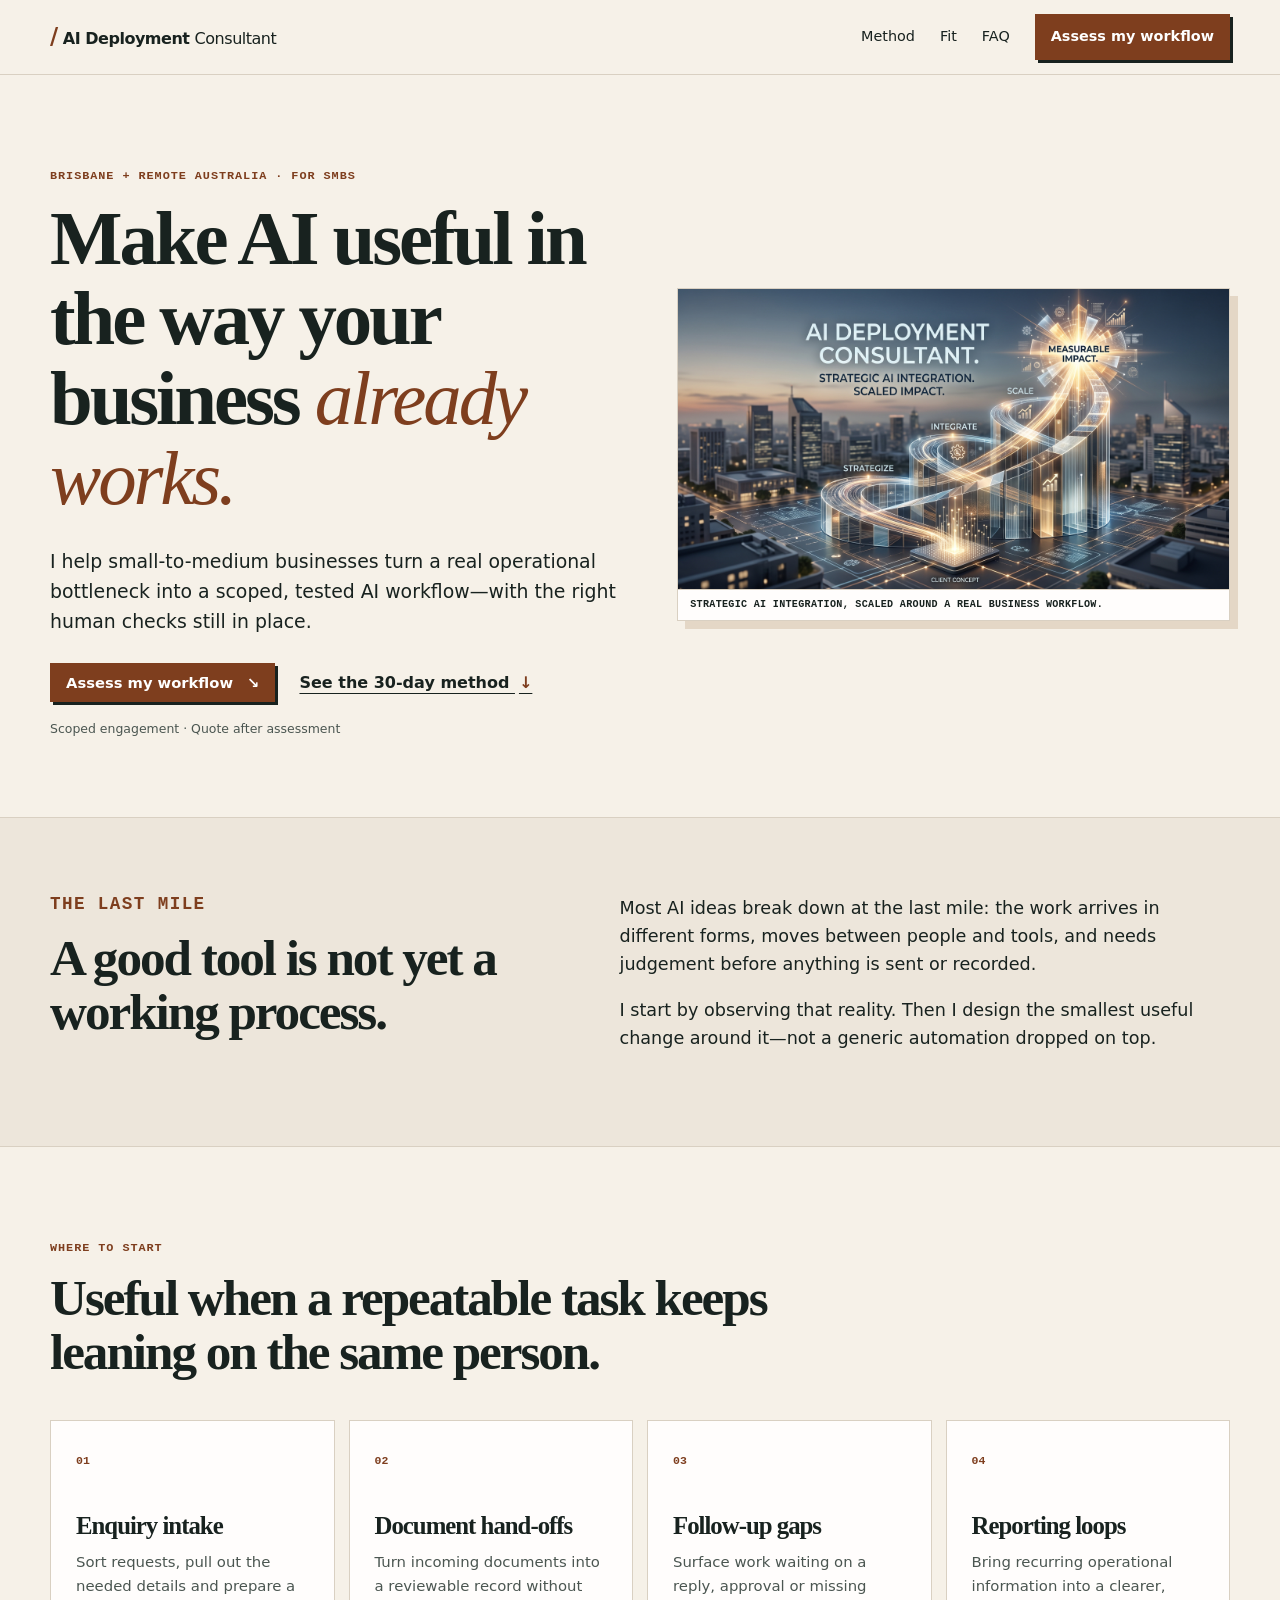
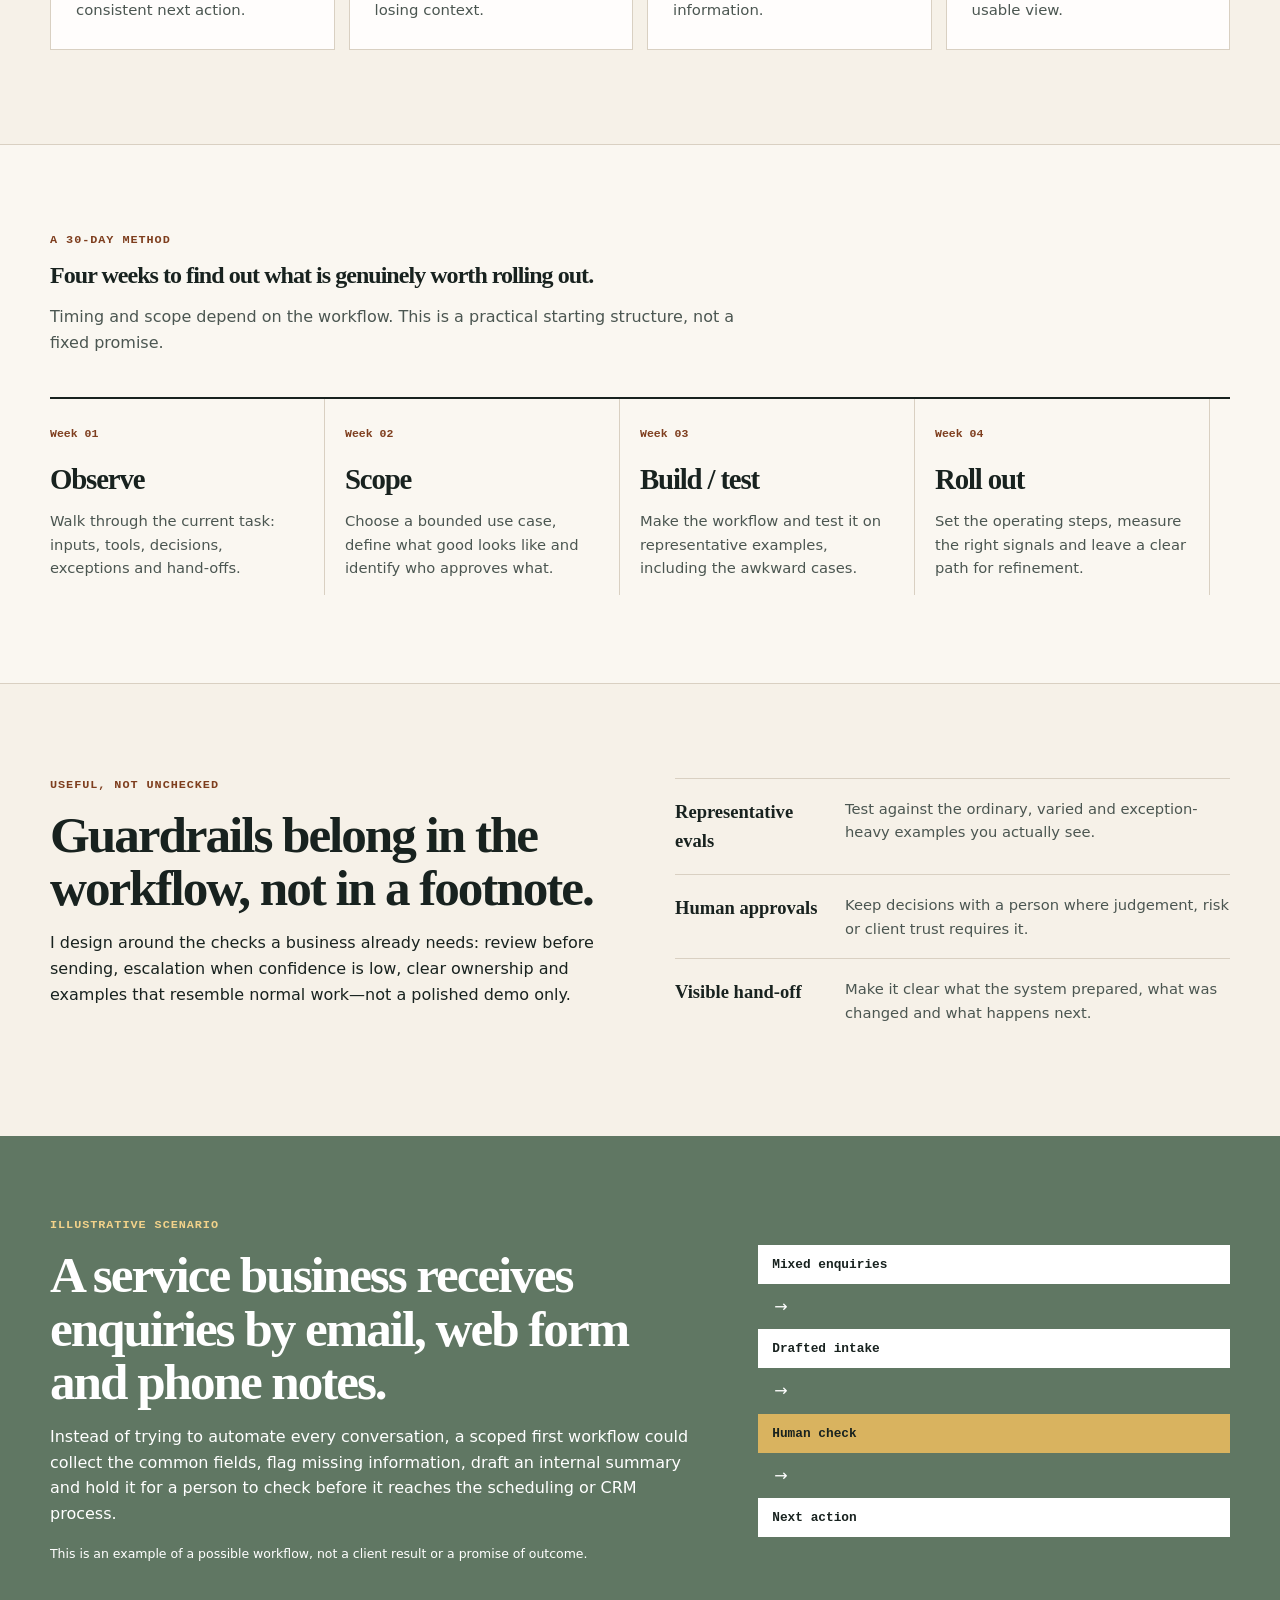
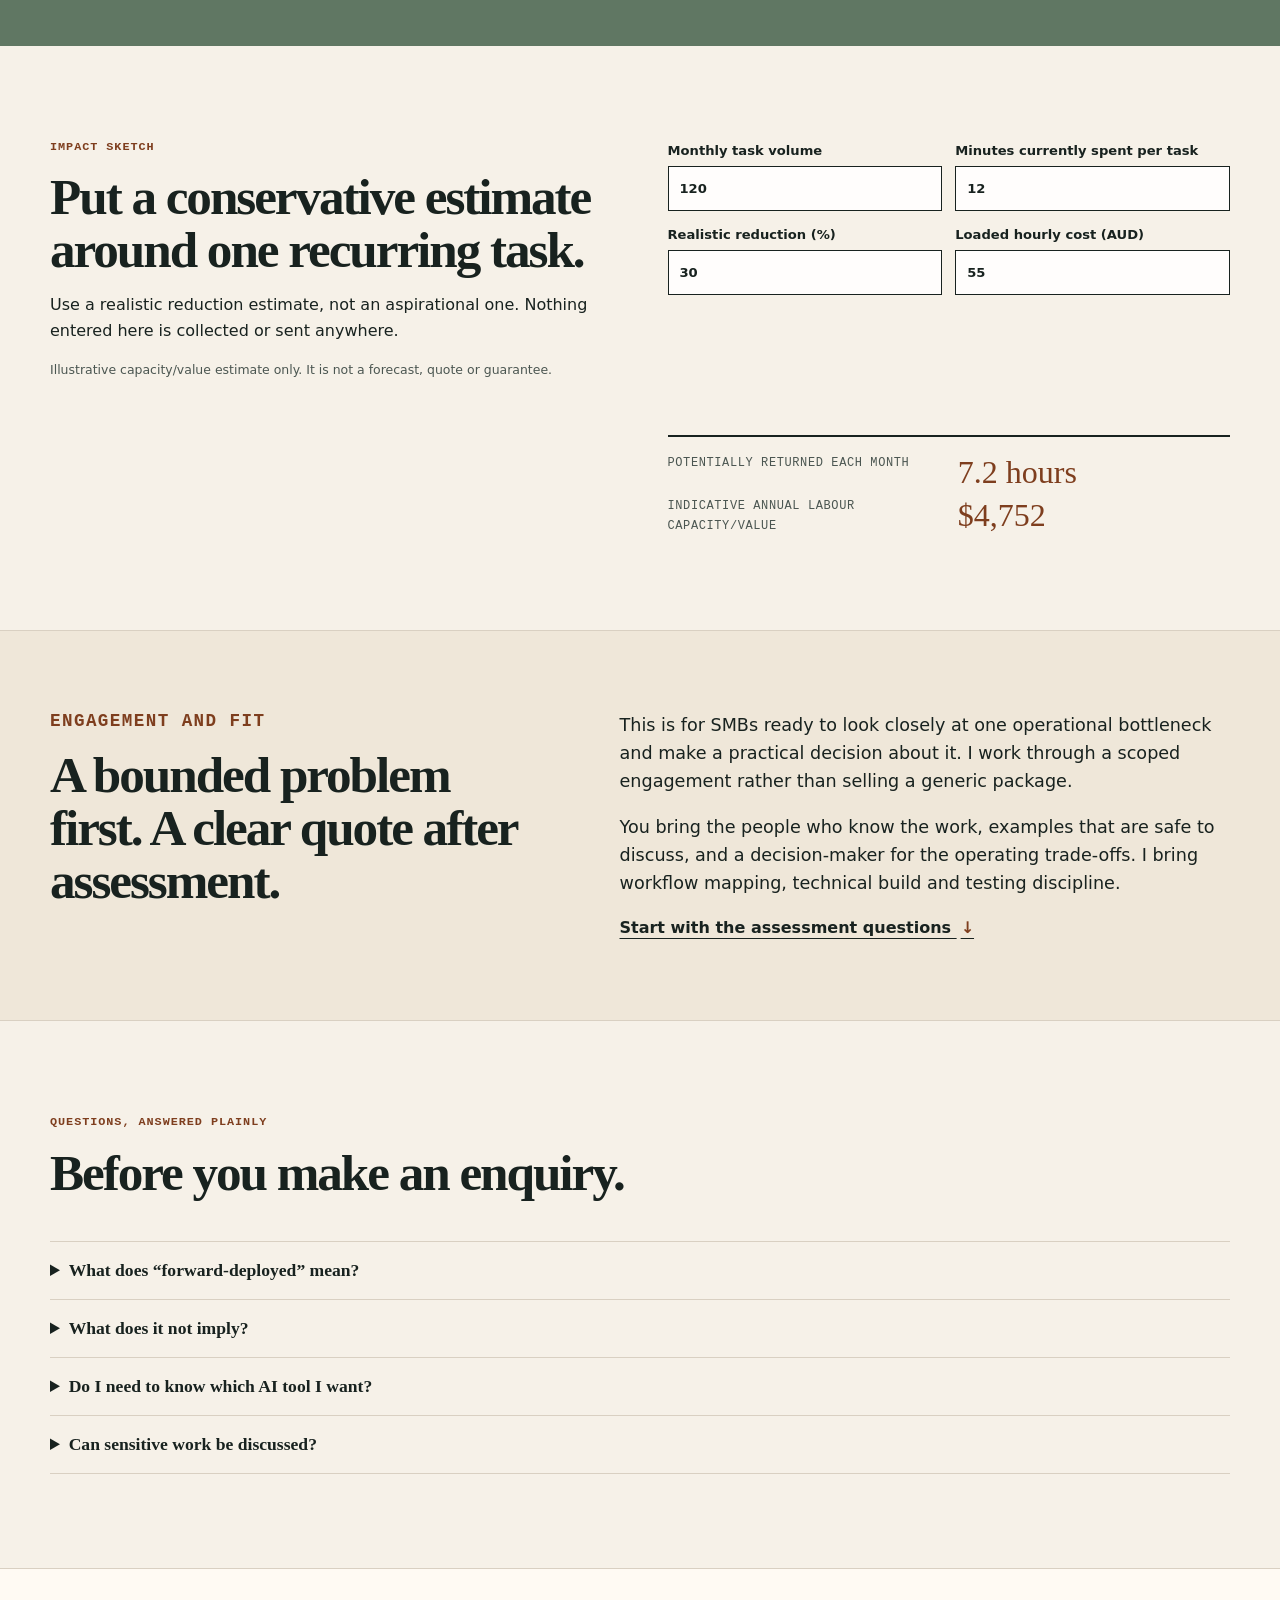
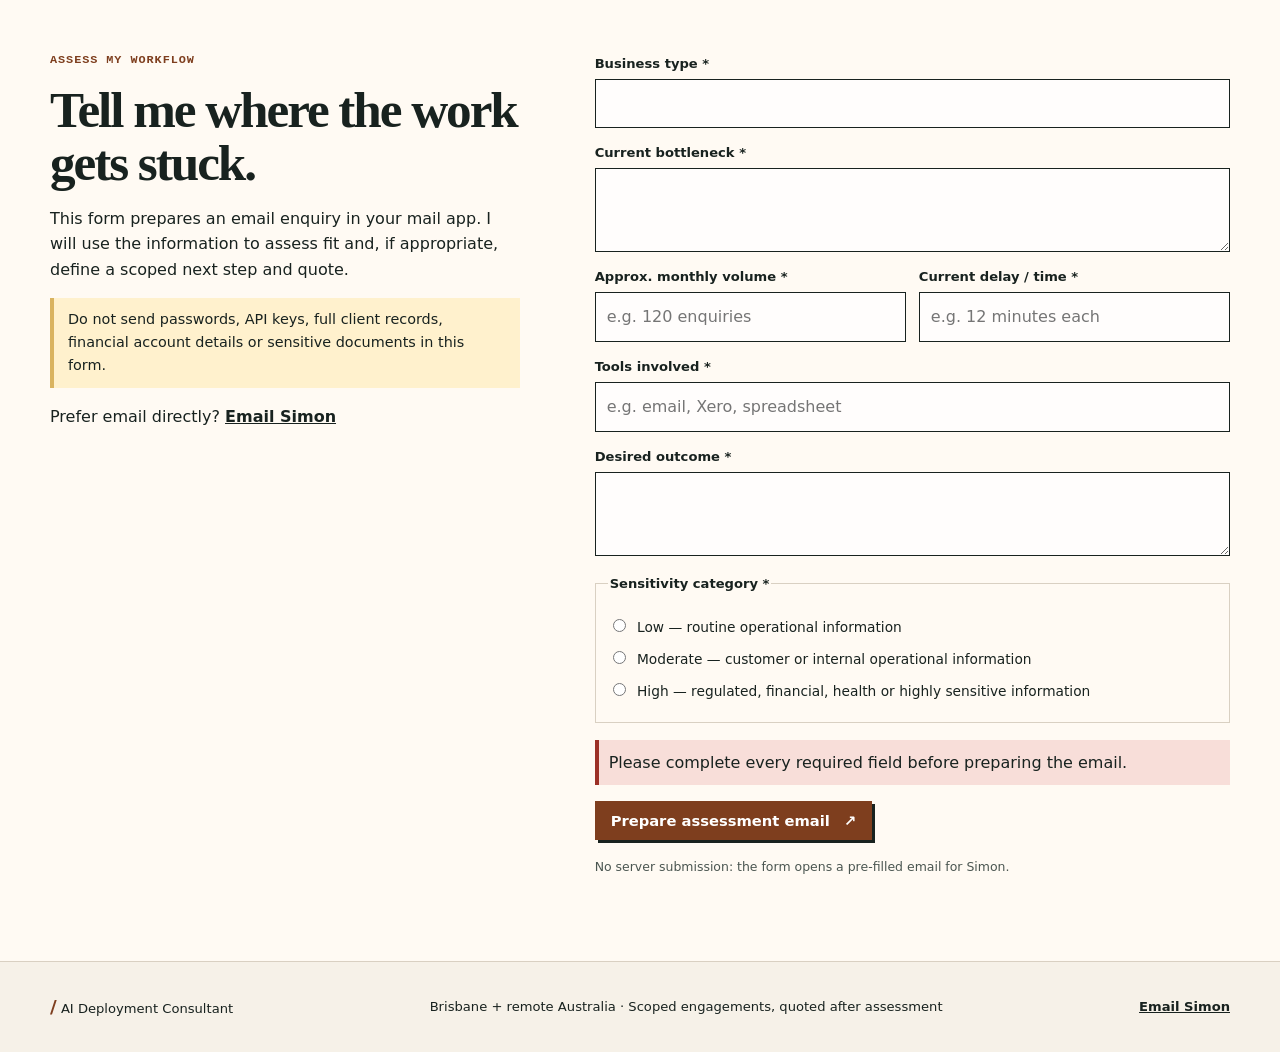
==== commit 705e8b0e: "Use supplied FDE graphic in hero" ====
--- a/index.html
+++ b/index.html
@@ -85,52 +85,15 @@
           </div>
           <p class="micro">Scoped engagement · Quote after assessment</p>
         </div>
-        <figure
-          class="deployment-brief"
-          aria-labelledby="brief-title"
-          aria-describedby="brief-caption"
-        >
-          <header class="brief-header">
-            <p class="brief-utility">AI deployment brief / 01</p>
-            <div class="brief-status" aria-label="Deployment status">
-              <span>Scoped</span><span>Human-reviewed</span
-              ><span>Ready for rollout</span>
-            </div>
-          </header>
-          <h2 id="brief-title">
-            Move one bottleneck into a safe first rollout.
-          </h2>
-          <div class="brief-sections">
-            <section class="brief-section" aria-labelledby="bottleneck-label">
-              <p id="bottleneck-label" class="brief-kicker">The bottleneck</p>
-              <p>
-                Enquiries arrive incomplete and scattered across email, forms
-                and call notes.
-              </p>
-            </section>
-            <section class="brief-section" aria-labelledby="change-label">
-              <p id="change-label" class="brief-kicker">
-                The first useful change
-              </p>
-              <p>
-                Prepare a reviewable intake with the key details, missing
-                information and recommended next step.
-              </p>
-            </section>
-            <section class="brief-section" aria-labelledby="safeguard-label">
-              <p id="safeguard-label" class="brief-kicker">The safeguard</p>
-              <p>
-                Hold unusual, incomplete or sensitive cases for a person to
-                check before anything is sent or recorded.
-              </p>
-            </section>
-          </div>
-          <aside class="brief-outcome" aria-labelledby="outcome-label">
-            <p id="outcome-label" class="brief-kicker">Operational outcome</p>
-            <p>A clear next action: reply, booking or CRM update.</p>
-          </aside>
-          <figcaption id="brief-caption">
-            A bounded deployment—not automation for its own sake.
+        <figure class="hero-graphic">
+          <img
+            src="assets/images/fde-hero.jpg"
+            width="2816"
+            height="1536"
+            alt="AI Deployment Consultant graphic showing a staged path from strategise and integrate to measurable impact."
+          />
+          <figcaption>
+            Strategic AI integration, scaled around a real business workflow.
           </figcaption>
         </figure>
       </section>
--- a/assets/site.css
+++ b/assets/site.css
@@ -163,74 +163,31 @@
   color: var(--muted);
   margin: 17px 0 0;
 }
-.deployment-brief {
-  margin: 0;
+.hero-graphic {
+  margin: 0;
+  position: relative;
+  overflow: hidden;
+  border: 1px solid var(--rule);
+  background: #223647;
+  box-shadow: 8px 8px 0 #e4d7c6;
+}
+.hero-graphic img {
+  display: block;
+  width: 100%;
+  height: auto;
+  aspect-ratio: 11 / 6;
+  object-fit: cover;
+  object-position: center;
+}
+.hero-graphic figcaption {
+  margin: 0;
+  padding: 8px 12px;
   background: var(--surface);
-  border: 1px solid var(--rule);
-  padding: clamp(20px, 3vw, 32px);
-  box-shadow: 8px 8px 0 #e4d7c6;
-}
-.brief-header {
-  display: flex;
-  align-items: flex-start;
-  justify-content: space-between;
-  gap: 16px;
-  padding-bottom: 17px;
-  border-bottom: 1px solid var(--copper);
-}
-.brief-utility,
-.brief-kicker {
-  margin: 0;
-  color: var(--copper-dark);
-  font: 700 0.69rem/1.35 var(--mono);
-  letter-spacing: 0.08em;
+  border-top: 1px solid var(--rule);
+  color: var(--ink);
+  font: 700 0.63rem/1.35 var(--mono);
+  letter-spacing: 0.03em;
   text-transform: uppercase;
-}
-.brief-status {
-  display: flex;
-  justify-content: flex-end;
-  flex-wrap: wrap;
-  gap: 5px;
-}
-.brief-status span {
-  border: 1px solid #b8c8b6;
-  background: #edf3e9;
-  padding: 3px 6px;
-  color: #314b35;
-  font: 700 0.61rem/1.2 var(--mono);
-  letter-spacing: 0.02em;
-}
-.deployment-brief h2 {
-  max-width: 560px;
-  margin: 22px 0 16px;
-  font-size: clamp(1.85rem, 3vw, 2.7rem);
-}
-.brief-sections {
-  border-top: 1px solid var(--rule);
-}
-.brief-section {
-  padding: 15px 0 16px;
-  border-bottom: 1px solid var(--rule);
-}
-.brief-section p:last-child,
-.brief-outcome p:last-child {
-  margin: 6px 0 0;
-  font-size: 0.95rem;
-  line-height: 1.5;
-}
-.brief-outcome {
-  margin-top: 18px;
-  padding: 15px 16px 16px;
-  border-left: 4px solid var(--sage);
-  background: #e7eee5;
-}
-.brief-outcome .brief-kicker {
-  color: #35513a;
-}
-.deployment-brief figcaption {
-  margin-top: 16px;
-  color: var(--muted);
-  font: italic 1rem/1.45 var(--serif);
 }
 .problem,
 .method,
